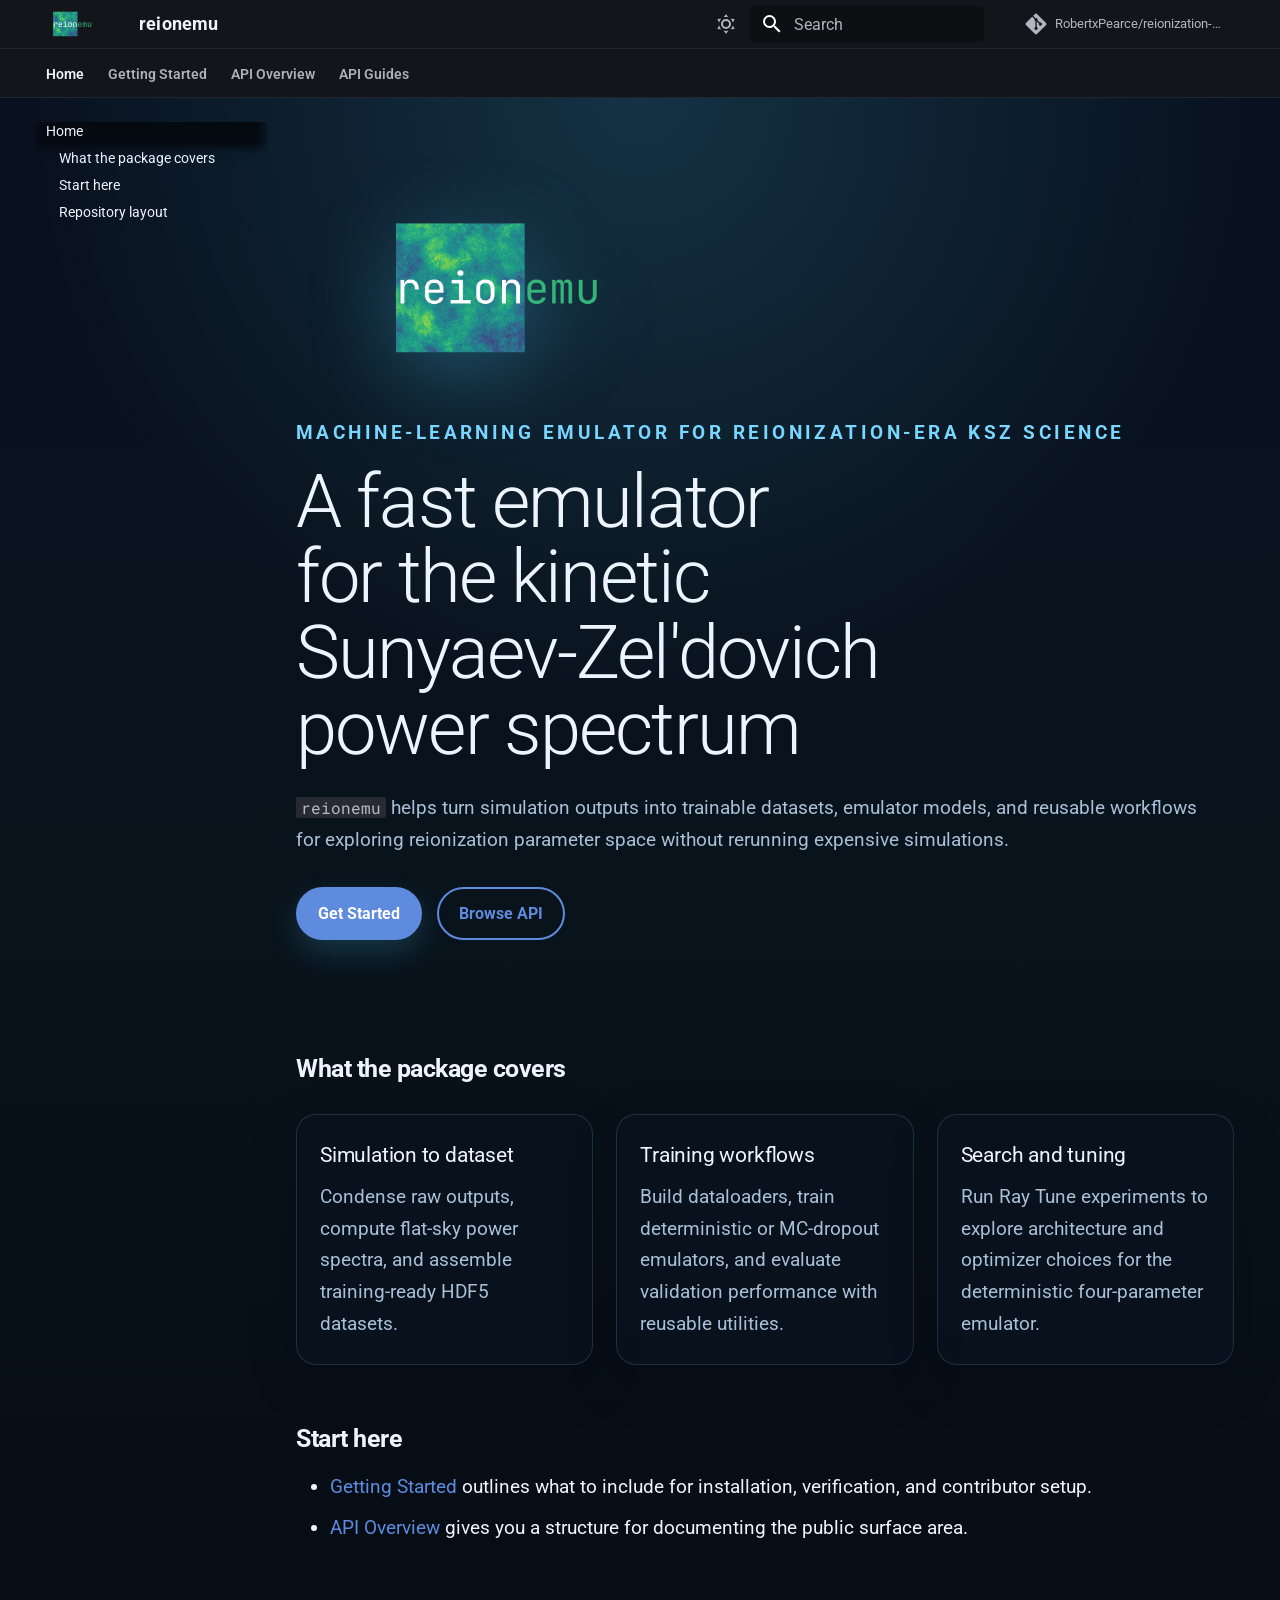
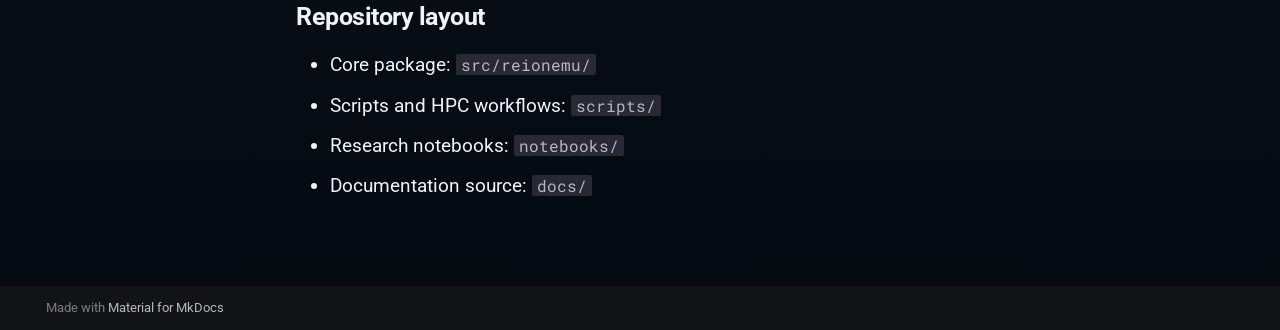
==== index.html @ 4e7d53a0 "Deployed 5e20542 with MkDocs version: 1.6.1" ====
<!doctype html>
<html lang="en" class="no-js">
  <head>
    
      <meta charset="utf-8">
      <meta name="viewport" content="width=device-width,initial-scale=1">
      
        <meta name="description" content="Documentation for the reionemu package.">
      
      
      
        <link rel="canonical" href="https://robertxpearce.github.io/reionization-emulator/">
      
      
      
        <link rel="next" href="getting-started/">
      
      
        
      
      
      <link rel="icon" href="assets/reionemu-logo.png">
      <meta name="generator" content="mkdocs-1.6.1, mkdocs-material-9.7.6">
    
    
      
        <title>reionemu</title>
      
    
    
      <link rel="stylesheet" href="assets/stylesheets/main.484c7ddc.min.css">
      
        
        <link rel="stylesheet" href="assets/stylesheets/palette.ab4e12ef.min.css">
      
      


    
    
      
    
    
      
        
        
        <link rel="preconnect" href="https://fonts.gstatic.com" crossorigin>
        <link rel="stylesheet" href="https://fonts.googleapis.com/css?family=Roboto:300,300i,400,400i,700,700i%7CRoboto+Mono:400,400i,700,700i&display=fallback">
        <style>:root{--md-text-font:"Roboto";--md-code-font:"Roboto Mono"}</style>
      
    
    
      <link rel="stylesheet" href="stylesheets/extra.css">
    
    <script>__md_scope=new URL(".",location),__md_hash=e=>[...e].reduce(((e,_)=>(e<<5)-e+_.charCodeAt(0)),0),__md_get=(e,_=localStorage,t=__md_scope)=>JSON.parse(_.getItem(t.pathname+"."+e)),__md_set=(e,_,t=localStorage,a=__md_scope)=>{try{t.setItem(a.pathname+"."+e,JSON.stringify(_))}catch(e){}}</script>
    
      

    
    
  </head>
  
  
    
    
      
    
    
    
    
    <body dir="ltr" data-md-color-scheme="slate" data-md-color-primary="black" data-md-color-accent="cyan">
  
    
    <input class="md-toggle" data-md-toggle="drawer" type="checkbox" id="__drawer" autocomplete="off">
    <input class="md-toggle" data-md-toggle="search" type="checkbox" id="__search" autocomplete="off">
    <label class="md-overlay" for="__drawer"></label>
    <div data-md-component="skip">
      
        
        <a href="#what-the-package-covers" class="md-skip">
          Skip to content
        </a>
      
    </div>
    <div data-md-component="announce">
      
    </div>
    
    
      

<header class="md-header" data-md-component="header">
  <nav class="md-header__inner md-grid" aria-label="Header">
    <a href="." title="reionemu" class="md-header__button md-logo" aria-label="reionemu" data-md-component="logo">
      
  <img src="assets/reionemu-logo.png" alt="logo">

    </a>
    <label class="md-header__button md-icon" for="__drawer">
      
      <svg xmlns="http://www.w3.org/2000/svg" viewBox="0 0 24 24"><path d="M3 6h18v2H3zm0 5h18v2H3zm0 5h18v2H3z"/></svg>
    </label>
    <div class="md-header__title" data-md-component="header-title">
      <div class="md-header__ellipsis">
        <div class="md-header__topic">
          <span class="md-ellipsis">
            reionemu
          </span>
        </div>
        <div class="md-header__topic" data-md-component="header-topic">
          <span class="md-ellipsis">
            
              Home
            
          </span>
        </div>
      </div>
    </div>
    
      
        <form class="md-header__option" data-md-component="palette">
  
    
    
    
    <input class="md-option" data-md-color-media="" data-md-color-scheme="slate" data-md-color-primary="black" data-md-color-accent="cyan"  aria-label="Switch to light mode"  type="radio" name="__palette" id="__palette_0">
    
      <label class="md-header__button md-icon" title="Switch to light mode" for="__palette_1" hidden>
        <svg xmlns="http://www.w3.org/2000/svg" viewBox="0 0 24 24"><path d="M12 7a5 5 0 0 1 5 5 5 5 0 0 1-5 5 5 5 0 0 1-5-5 5 5 0 0 1 5-5m0 2a3 3 0 0 0-3 3 3 3 0 0 0 3 3 3 3 0 0 0 3-3 3 3 0 0 0-3-3m0-7 2.39 3.42C13.65 5.15 12.84 5 12 5s-1.65.15-2.39.42zM3.34 7l4.16-.35A7.2 7.2 0 0 0 5.94 8.5c-.44.74-.69 1.5-.83 2.29zm.02 10 1.76-3.77a7.131 7.131 0 0 0 2.38 4.14zM20.65 7l-1.77 3.79a7.02 7.02 0 0 0-2.38-4.15zm-.01 10-4.14.36c.59-.51 1.12-1.14 1.54-1.86.42-.73.69-1.5.83-2.29zM12 22l-2.41-3.44c.74.27 1.55.44 2.41.44.82 0 1.63-.17 2.37-.44z"/></svg>
      </label>
    
  
    
    
    
    <input class="md-option" data-md-color-media="" data-md-color-scheme="default" data-md-color-primary="blue-grey" data-md-color-accent="cyan"  aria-label="Switch to dark mode"  type="radio" name="__palette" id="__palette_1">
    
      <label class="md-header__button md-icon" title="Switch to dark mode" for="__palette_0" hidden>
        <svg xmlns="http://www.w3.org/2000/svg" viewBox="0 0 24 24"><path d="m17.75 4.09-2.53 1.94.91 3.06-2.63-1.81-2.63 1.81.91-3.06-2.53-1.94L12.44 4l1.06-3 1.06 3zm3.5 6.91-1.64 1.25.59 1.98-1.7-1.17-1.7 1.17.59-1.98L15.75 11l2.06-.05L18.5 9l.69 1.95zm-2.28 4.95c.83-.08 1.72 1.1 1.19 1.85-.32.45-.66.87-1.08 1.27C15.17 23 8.84 23 4.94 19.07c-3.91-3.9-3.91-10.24 0-14.14.4-.4.82-.76 1.27-1.08.75-.53 1.93.36 1.85 1.19-.27 2.86.69 5.83 2.89 8.02a9.96 9.96 0 0 0 8.02 2.89m-1.64 2.02a12.08 12.08 0 0 1-7.8-3.47c-2.17-2.19-3.33-5-3.49-7.82-2.81 3.14-2.7 7.96.31 10.98 3.02 3.01 7.84 3.12 10.98.31"/></svg>
      </label>
    
  
</form>
      
    
    
      <script>var palette=__md_get("__palette");if(palette&&palette.color){if("(prefers-color-scheme)"===palette.color.media){var media=matchMedia("(prefers-color-scheme: light)"),input=document.querySelector(media.matches?"[data-md-color-media='(prefers-color-scheme: light)']":"[data-md-color-media='(prefers-color-scheme: dark)']");palette.color.media=input.getAttribute("data-md-color-media"),palette.color.scheme=input.getAttribute("data-md-color-scheme"),palette.color.primary=input.getAttribute("data-md-color-primary"),palette.color.accent=input.getAttribute("data-md-color-accent")}for(var[key,value]of Object.entries(palette.color))document.body.setAttribute("data-md-color-"+key,value)}</script>
    
    
    
      
      
        <label class="md-header__button md-icon" for="__search">
          
          <svg xmlns="http://www.w3.org/2000/svg" viewBox="0 0 24 24"><path d="M9.5 3A6.5 6.5 0 0 1 16 9.5c0 1.61-.59 3.09-1.56 4.23l.27.27h.79l5 5-1.5 1.5-5-5v-.79l-.27-.27A6.52 6.52 0 0 1 9.5 16 6.5 6.5 0 0 1 3 9.5 6.5 6.5 0 0 1 9.5 3m0 2C7 5 5 7 5 9.5S7 14 9.5 14 14 12 14 9.5 12 5 9.5 5"/></svg>
        </label>
        <div class="md-search" data-md-component="search" role="dialog">
  <label class="md-search__overlay" for="__search"></label>
  <div class="md-search__inner" role="search">
    <form class="md-search__form" name="search">
      <input type="text" class="md-search__input" name="query" aria-label="Search" placeholder="Search" autocapitalize="off" autocorrect="off" autocomplete="off" spellcheck="false" data-md-component="search-query" required>
      <label class="md-search__icon md-icon" for="__search">
        
        <svg xmlns="http://www.w3.org/2000/svg" viewBox="0 0 24 24"><path d="M9.5 3A6.5 6.5 0 0 1 16 9.5c0 1.61-.59 3.09-1.56 4.23l.27.27h.79l5 5-1.5 1.5-5-5v-.79l-.27-.27A6.52 6.52 0 0 1 9.5 16 6.5 6.5 0 0 1 3 9.5 6.5 6.5 0 0 1 9.5 3m0 2C7 5 5 7 5 9.5S7 14 9.5 14 14 12 14 9.5 12 5 9.5 5"/></svg>
        
        <svg xmlns="http://www.w3.org/2000/svg" viewBox="0 0 24 24"><path d="M20 11v2H8l5.5 5.5-1.42 1.42L4.16 12l7.92-7.92L13.5 5.5 8 11z"/></svg>
      </label>
      <nav class="md-search__options" aria-label="Search">
        
        <button type="reset" class="md-search__icon md-icon" title="Clear" aria-label="Clear" tabindex="-1">
          
          <svg xmlns="http://www.w3.org/2000/svg" viewBox="0 0 24 24"><path d="M19 6.41 17.59 5 12 10.59 6.41 5 5 6.41 10.59 12 5 17.59 6.41 19 12 13.41 17.59 19 19 17.59 13.41 12z"/></svg>
        </button>
      </nav>
      
    </form>
    <div class="md-search__output">
      <div class="md-search__scrollwrap" tabindex="0" data-md-scrollfix>
        <div class="md-search-result" data-md-component="search-result">
          <div class="md-search-result__meta">
            Initializing search
          </div>
          <ol class="md-search-result__list" role="presentation"></ol>
        </div>
      </div>
    </div>
  </div>
</div>
      
    
    
      <div class="md-header__source">
        <a href="https://github.com/RobertxPearce/reionization-emulator" title="Go to repository" class="md-source" data-md-component="source">
  <div class="md-source__icon md-icon">
    
    <svg xmlns="http://www.w3.org/2000/svg" viewBox="0 0 448 512"><!--! Font Awesome Free 7.1.0 by @fontawesome - https://fontawesome.com License - https://fontawesome.com/license/free (Icons: CC BY 4.0, Fonts: SIL OFL 1.1, Code: MIT License) Copyright 2025 Fonticons, Inc.--><path d="M439.6 236.1 244 40.5c-5.4-5.5-12.8-8.5-20.4-8.5s-15 3-20.4 8.4L162.5 81l51.5 51.5c27.1-9.1 52.7 16.8 43.4 43.7l49.7 49.7c34.2-11.8 61.2 31 35.5 56.7-26.5 26.5-70.2-2.9-56-37.3L240.3 199v121.9c25.3 12.5 22.3 41.8 9.1 55-6.4 6.4-15.2 10.1-24.3 10.1s-17.8-3.6-24.3-10.1c-17.6-17.6-11.1-46.9 11.2-56v-123c-20.8-8.5-24.6-30.7-18.6-45L142.6 101 8.5 235.1C3 240.6 0 247.9 0 255.5s3 15 8.5 20.4l195.6 195.7c5.4 5.4 12.7 8.4 20.4 8.4s15-3 20.4-8.4l194.7-194.7c5.4-5.4 8.4-12.8 8.4-20.4s-3-15-8.4-20.4"/></svg>
  </div>
  <div class="md-source__repository">
    RobertxPearce/reionization-emulator
  </div>
</a>
      </div>
    
  </nav>
  
</header>
    
    <div class="md-container" data-md-component="container">
      
      
        
          
            
<nav class="md-tabs" aria-label="Tabs" data-md-component="tabs">
  <div class="md-grid">
    <ul class="md-tabs__list">
      
        
  
  
  
    
  
  
    <li class="md-tabs__item md-tabs__item--active">
      <a href="." class="md-tabs__link">
        
  
  
    
  
  Home

      </a>
    </li>
  

      
        
  
  
  
  
    <li class="md-tabs__item">
      <a href="getting-started/" class="md-tabs__link">
        
  
  
    
  
  Getting Started

      </a>
    </li>
  

      
        
  
  
  
  
    <li class="md-tabs__item">
      <a href="api-overview/" class="md-tabs__link">
        
  
  
    
  
  API Overview

      </a>
    </li>
  

      
        
  
  
  
  
    
    
      <li class="md-tabs__item">
        <a href="api/simulation-io/" class="md-tabs__link">
          
  
  
  API Guides

        </a>
      </li>
    
  

      
    </ul>
  </div>
</nav>
          
        
      
      <main class="md-main" data-md-component="main">
        <div class="md-main__inner md-grid">
          
            
              
                
              
              <div class="md-sidebar md-sidebar--primary" data-md-component="sidebar" data-md-type="navigation" >
                <div class="md-sidebar__scrollwrap">
                  <div class="md-sidebar__inner">
                    


  


  

<nav class="md-nav md-nav--primary md-nav--lifted md-nav--integrated" aria-label="Navigation" data-md-level="0">
  <label class="md-nav__title" for="__drawer">
    <a href="." title="reionemu" class="md-nav__button md-logo" aria-label="reionemu" data-md-component="logo">
      
  <img src="assets/reionemu-logo.png" alt="logo">

    </a>
    reionemu
  </label>
  
    <div class="md-nav__source">
      <a href="https://github.com/RobertxPearce/reionization-emulator" title="Go to repository" class="md-source" data-md-component="source">
  <div class="md-source__icon md-icon">
    
    <svg xmlns="http://www.w3.org/2000/svg" viewBox="0 0 448 512"><!--! Font Awesome Free 7.1.0 by @fontawesome - https://fontawesome.com License - https://fontawesome.com/license/free (Icons: CC BY 4.0, Fonts: SIL OFL 1.1, Code: MIT License) Copyright 2025 Fonticons, Inc.--><path d="M439.6 236.1 244 40.5c-5.4-5.5-12.8-8.5-20.4-8.5s-15 3-20.4 8.4L162.5 81l51.5 51.5c27.1-9.1 52.7 16.8 43.4 43.7l49.7 49.7c34.2-11.8 61.2 31 35.5 56.7-26.5 26.5-70.2-2.9-56-37.3L240.3 199v121.9c25.3 12.5 22.3 41.8 9.1 55-6.4 6.4-15.2 10.1-24.3 10.1s-17.8-3.6-24.3-10.1c-17.6-17.6-11.1-46.9 11.2-56v-123c-20.8-8.5-24.6-30.7-18.6-45L142.6 101 8.5 235.1C3 240.6 0 247.9 0 255.5s3 15 8.5 20.4l195.6 195.7c5.4 5.4 12.7 8.4 20.4 8.4s15-3 20.4-8.4l194.7-194.7c5.4-5.4 8.4-12.8 8.4-20.4s-3-15-8.4-20.4"/></svg>
  </div>
  <div class="md-source__repository">
    RobertxPearce/reionization-emulator
  </div>
</a>
    </div>
  
  <ul class="md-nav__list" data-md-scrollfix>
    
      
      
  
  
    
  
  
  
    <li class="md-nav__item md-nav__item--active">
      
      <input class="md-nav__toggle md-toggle" type="checkbox" id="__toc">
      
      
      
        <label class="md-nav__link md-nav__link--active" for="__toc">
          
  
  
  <span class="md-ellipsis">
    
  
    Home
  

    
  </span>
  
  

          <span class="md-nav__icon md-icon"></span>
        </label>
      
      <a href="." class="md-nav__link md-nav__link--active">
        
  
  
  <span class="md-ellipsis">
    
  
    Home
  

    
  </span>
  
  

      </a>
      
        

<nav class="md-nav md-nav--secondary" aria-label="Table of contents">
  
  
  
  
    <label class="md-nav__title" for="__toc">
      <span class="md-nav__icon md-icon"></span>
      Table of contents
    </label>
    <ul class="md-nav__list" data-md-component="toc" data-md-scrollfix>
      
        <li class="md-nav__item">
  <a href="#what-the-package-covers" class="md-nav__link">
    <span class="md-ellipsis">
      
        What the package covers
      
    </span>
  </a>
  
</li>
      
        <li class="md-nav__item">
  <a href="#start-here" class="md-nav__link">
    <span class="md-ellipsis">
      
        Start here
      
    </span>
  </a>
  
</li>
      
        <li class="md-nav__item">
  <a href="#repository-layout" class="md-nav__link">
    <span class="md-ellipsis">
      
        Repository layout
      
    </span>
  </a>
  
</li>
      
    </ul>
  
</nav>
      
    </li>
  

    
      
      
  
  
  
  
    <li class="md-nav__item">
      <a href="getting-started/" class="md-nav__link">
        
  
  
  <span class="md-ellipsis">
    
  
    Getting Started
  

    
  </span>
  
  

      </a>
    </li>
  

    
      
      
  
  
  
  
    <li class="md-nav__item">
      <a href="api-overview/" class="md-nav__link">
        
  
  
  <span class="md-ellipsis">
    
  
    API Overview
  

    
  </span>
  
  

      </a>
    </li>
  

    
      
      
  
  
  
  
    
    
    
    
      
      
        
      
    
    
    <li class="md-nav__item md-nav__item--nested">
      
        
        
        <input class="md-nav__toggle md-toggle " type="checkbox" id="__nav_4" >
        
          
          <label class="md-nav__link" for="__nav_4" id="__nav_4_label" tabindex="0">
            
  
  
  <span class="md-ellipsis">
    
  
    API Guides
  

    
  </span>
  
  

            <span class="md-nav__icon md-icon"></span>
          </label>
        
        <nav class="md-nav" data-md-level="1" aria-labelledby="__nav_4_label" aria-expanded="false">
          <label class="md-nav__title" for="__nav_4">
            <span class="md-nav__icon md-icon"></span>
            
  
    API Guides
  

          </label>
          <ul class="md-nav__list" data-md-scrollfix>
            
              
                
  
  
  
  
    <li class="md-nav__item">
      <a href="api/simulation-io/" class="md-nav__link">
        
  
  
  <span class="md-ellipsis">
    
  
    Simulation I/O
  

    
  </span>
  
  

      </a>
    </li>
  

              
            
              
                
  
  
  
  
    <li class="md-nav__item">
      <a href="api/data-loading/" class="md-nav__link">
        
  
  
  <span class="md-ellipsis">
    
  
    Data Loading
  

    
  </span>
  
  

      </a>
    </li>
  

              
            
              
                
  
  
  
  
    <li class="md-nav__item">
      <a href="api/models/" class="md-nav__link">
        
  
  
  <span class="md-ellipsis">
    
  
    Models
  

    
  </span>
  
  

      </a>
    </li>
  

              
            
              
                
  
  
  
  
    <li class="md-nav__item">
      <a href="api/training/" class="md-nav__link">
        
  
  
  <span class="md-ellipsis">
    
  
    Training
  

    
  </span>
  
  

      </a>
    </li>
  

              
            
              
                
  
  
  
  
    <li class="md-nav__item">
      <a href="api/hyperparameter-tuning/" class="md-nav__link">
        
  
  
  <span class="md-ellipsis">
    
  
    Hyperparameter Tuning
  

    
  </span>
  
  

      </a>
    </li>
  

              
            
          </ul>
        </nav>
      
    </li>
  

    
  </ul>
</nav>
                  </div>
                </div>
              </div>
            
            
          
          
            <div class="md-content" data-md-component="content">
              
              <article class="md-content__inner md-typeset">
                
                  
  



  
  


<div class="hero">
  <img src="assets/reionemu-logo.png" alt="reionemu logo" class="hero-logo">
  <p class="hero-kicker">Machine-learning emulator for reionization-era kSZ science</p>
  <h1>A fast emulator for the kinetic Sunyaev-Zel'dovich power spectrum</h1>
  <p class="hero-copy">
    <code>reionemu</code> helps turn simulation outputs into trainable datasets, emulator models,
    and reusable workflows for exploring reionization parameter space without rerunning expensive simulations.
  </p>
  <div class="hero-actions">
    <a class="md-button md-button--primary" href="getting-started/">Get Started</a>
    <a class="md-button" href="api-overview/">Browse API</a>
  </div>
</div>

<h2 id="what-the-package-covers">What the package covers<a class="headerlink" href="#what-the-package-covers" title="Permanent link">&para;</a></h2>
<div class="feature-grid">
  <div class="feature-card">
    <h3>Simulation to dataset</h3>
    <p>Condense raw outputs, compute flat-sky power spectra, and assemble training-ready HDF5 datasets.</p>
  </div>
  <div class="feature-card">
    <h3>Training workflows</h3>
    <p>Build dataloaders, train deterministic or MC-dropout emulators, and evaluate validation performance with reusable utilities.</p>
  </div>
  <div class="feature-card">
    <h3>Search and tuning</h3>
    <p>Run Ray Tune experiments to explore architecture and optimizer choices for the deterministic four-parameter emulator.</p>
  </div>
</div>

<h2 id="start-here">Start here<a class="headerlink" href="#start-here" title="Permanent link">&para;</a></h2>
<ul>
<li><a href="getting-started/">Getting Started</a> outlines what to include for installation, verification, and contributor setup.</li>
<li><a href="api-overview/">API Overview</a> gives you a structure for documenting the public surface area.</li>
</ul>
<h2 id="repository-layout">Repository layout<a class="headerlink" href="#repository-layout" title="Permanent link">&para;</a></h2>
<ul>
<li>Core package: <code>src/reionemu/</code></li>
<li>Scripts and HPC workflows: <code>scripts/</code></li>
<li>Research notebooks: <code>notebooks/</code></li>
<li>Documentation source: <code>docs/</code></li>
</ul>







  
  




  



                
              </article>
            </div>
          
          
<script>var target=document.getElementById(location.hash.slice(1));target&&target.name&&(target.checked=target.name.startsWith("__tabbed_"))</script>
        </div>
        
          <button type="button" class="md-top md-icon" data-md-component="top" hidden>
  
  <svg xmlns="http://www.w3.org/2000/svg" viewBox="0 0 24 24"><path d="M13 20h-2V8l-5.5 5.5-1.42-1.42L12 4.16l7.92 7.92-1.42 1.42L13 8z"/></svg>
  Back to top
</button>
        
      </main>
      
        <footer class="md-footer">
  
  <div class="md-footer-meta md-typeset">
    <div class="md-footer-meta__inner md-grid">
      <div class="md-copyright">
  
  
    Made with
    <a href="https://squidfunk.github.io/mkdocs-material/" target="_blank" rel="noopener">
      Material for MkDocs
    </a>
  
</div>
      
    </div>
  </div>
</footer>
      
    </div>
    <div class="md-dialog" data-md-component="dialog">
      <div class="md-dialog__inner md-typeset"></div>
    </div>
    
    
    
      
      
      <script id="__config" type="application/json">{"annotate": null, "base": ".", "features": ["navigation.tabs", "navigation.sections", "navigation.top", "toc.integrate", "content.code.copy"], "search": "assets/javascripts/workers/search.2c215733.min.js", "tags": null, "translations": {"clipboard.copied": "Copied to clipboard", "clipboard.copy": "Copy to clipboard", "search.result.more.one": "1 more on this page", "search.result.more.other": "# more on this page", "search.result.none": "No matching documents", "search.result.one": "1 matching document", "search.result.other": "# matching documents", "search.result.placeholder": "Type to start searching", "search.result.term.missing": "Missing", "select.version": "Select version"}, "version": null}</script>
    
    
      <script src="assets/javascripts/bundle.79ae519e.min.js"></script>
      
    
  </body>
</html>
---- assets/stylesheets/main.484c7ddc.min.css ----
@charset "UTF-8";html{-webkit-text-size-adjust:none;-moz-text-size-adjust:none;text-size-adjust:none;box-sizing:border-box}*,:after,:before{box-sizing:inherit}@media (prefers-reduced-motion){*,:after,:before{transition:none!important}}body{margin:0}a,button,input,label{-webkit-tap-highlight-color:transparent}a{color:inherit;text-decoration:none}hr{border:0;box-sizing:initial;display:block;height:.05rem;overflow:visible;padding:0}small{font-size:80%}sub,sup{line-height:1em}img{border-style:none}table{border-collapse:initial;border-spacing:0}td,th{font-weight:400;vertical-align:top}button{background:#0000;border:0;font-family:inherit;font-size:inherit;margin:0;padding:0}input{border:0;outline:none}:root{--md-primary-fg-color:#4051b5;--md-primary-fg-color--light:#5d6cc0;--md-primary-fg-color--dark:#303fa1;--md-primary-bg-color:#fff;--md-primary-bg-color--light:#ffffffb3;--md-accent-fg-color:#526cfe;--md-accent-fg-color--transparent:#526cfe1a;--md-accent-bg-color:#fff;--md-accent-bg-color--light:#ffffffb3}[data-md-color-scheme=default]{color-scheme:light}[data-md-color-scheme=default] img[src$="#gh-dark-mode-only"],[data-md-color-scheme=default] img[src$="#only-dark"]{display:none}:root,[data-md-color-scheme=default]{--md-hue:225deg;--md-default-fg-color:#000000de;--md-default-fg-color--light:#0000008a;--md-default-fg-color--lighter:#00000052;--md-default-fg-color--lightest:#00000012;--md-default-bg-color:#fff;--md-default-bg-color--light:#ffffffb3;--md-default-bg-color--lighter:#ffffff4d;--md-default-bg-color--lightest:#ffffff1f;--md-code-fg-color:#36464e;--md-code-bg-color:#f5f5f5;--md-code-bg-color--light:#f5f5f5b3;--md-code-bg-color--lighter:#f5f5f54d;--md-code-hl-color:#4287ff;--md-code-hl-color--light:#4287ff1a;--md-code-hl-number-color:#d52a2a;--md-code-hl-special-color:#db1457;--md-code-hl-function-color:#a846b9;--md-code-hl-constant-color:#6e59d9;--md-code-hl-keyword-color:#3f6ec6;--md-code-hl-string-color:#1c7d4d;--md-code-hl-name-color:var(--md-code-fg-color);--md-code-hl-operator-color:var(--md-default-fg-color--light);--md-code-hl-punctuation-color:var(--md-default-fg-color--light);--md-code-hl-comment-color:var(--md-default-fg-color--light);--md-code-hl-generic-color:var(--md-default-fg-color--light);--md-code-hl-variable-color:var(--md-default-fg-color--light);--md-typeset-color:var(--md-default-fg-color);--md-typeset-a-color:var(--md-primary-fg-color);--md-typeset-del-color:#f5503d26;--md-typeset-ins-color:#0bd57026;--md-typeset-kbd-color:#fafafa;--md-typeset-kbd-accent-color:#fff;--md-typeset-kbd-border-color:#b8b8b8;--md-typeset-mark-color:#ffff0080;--md-typeset-table-color:#0000001f;--md-typeset-table-color--light:rgba(0,0,0,.035);--md-admonition-fg-color:var(--md-default-fg-color);--md-admonition-bg-color:var(--md-default-bg-color);--md-warning-fg-color:#000000de;--md-warning-bg-color:#ff9;--md-footer-fg-color:#fff;--md-footer-fg-color--light:#ffffffb3;--md-footer-fg-color--lighter:#ffffff73;--md-footer-bg-color:#000000de;--md-footer-bg-color--dark:#00000052;--md-shadow-z1:0 0.2rem 0.5rem #0000000d,0 0 0.05rem #0000001a;--md-shadow-z2:0 0.2rem 0.5rem #0000001a,0 0 0.05rem #00000040;--md-shadow-z3:0 0.2rem 0.5rem #0003,0 0 0.05rem #00000059}.md-icon svg{fill:currentcolor;display:block;height:1.2rem;width:1.2rem}body{-webkit-font-smoothing:antialiased;-moz-osx-font-smoothing:grayscale;--md-text-font-family:var(--md-text-font,_),-apple-system,BlinkMacSystemFont,Helvetica,Arial,sans-serif;--md-code-font-family:var(--md-code-font,_),SFMono-Regular,Consolas,Menlo,monospace}aside,body,input{font-feature-settings:"kern","liga";color:var(--md-typeset-color);font-family:var(--md-text-font-family)}code,kbd,pre{font-feature-settings:"kern";font-family:var(--md-code-font-family)}:root{--md-typeset-table-sort-icon:url('data:image/svg+xml;charset=utf-8,<svg xmlns="http://www.w3.org/2000/svg" viewBox="0 0 24 24"><path d="m18 21-4-4h3V7h-3l4-4 4 4h-3v10h3M2 19v-2h10v2M2 13v-2h7v2M2 7V5h4v2z"/></svg>');--md-typeset-table-sort-icon--asc:url('data:image/svg+xml;charset=utf-8,<svg xmlns="http://www.w3.org/2000/svg" viewBox="0 0 24 24"><path d="M19 17h3l-4 4-4-4h3V3h2M2 17h10v2H2M6 5v2H2V5m0 6h7v2H2z"/></svg>');--md-typeset-table-sort-icon--desc:url('data:image/svg+xml;charset=utf-8,<svg xmlns="http://www.w3.org/2000/svg" viewBox="0 0 24 24"><path d="M19 7h3l-4-4-4 4h3v14h2M2 17h10v2H2M6 5v2H2V5m0 6h7v2H2z"/></svg>')}.md-typeset{-webkit-print-color-adjust:exact;color-adjust:exact;font-size:.8rem;line-height:1.6;overflow-wrap:break-word}@media print{.md-typeset{font-size:.68rem}}.md-typeset blockquote,.md-typeset dl,.md-typeset figure,.md-typeset ol,.md-typeset pre,.md-typeset ul{margin-bottom:1em;margin-top:1em}.md-typeset h1{color:var(--md-default-fg-color--light);font-size:2em;line-height:1.3;margin:0 0 1.25em}.md-typeset h1,.md-typeset h2{font-weight:300;letter-spacing:-.01em}.md-typeset h2{font-size:1.5625em;line-height:1.4;margin:1.6em 0 .64em}.md-typeset h3{font-size:1.25em;font-weight:400;letter-spacing:-.01em;line-height:1.5;margin:1.6em 0 .8em}.md-typeset h2+h3{margin-top:.8em}.md-typeset h4{font-weight:700;letter-spacing:-.01em;margin:1em 0}.md-typeset h5,.md-typeset h6{color:var(--md-default-fg-color--light);font-size:.8em;font-weight:700;letter-spacing:-.01em;margin:1.25em 0}.md-typeset h5{text-transform:uppercase}.md-typeset h5 code{text-transform:none}.md-typeset hr{border-bottom:.05rem solid var(--md-default-fg-color--lightest);display:flow-root;margin:1.5em 0}.md-typeset a{color:var(--md-typeset-a-color);word-break:break-word}.md-typeset a,.md-typeset a:before{transition:color 125ms}.md-typeset a:focus,.md-typeset a:hover{color:var(--md-accent-fg-color)}.md-typeset a:focus code,.md-typeset a:hover code{background-color:var(--md-accent-fg-color--transparent);color:var(--md-accent-fg-color)}.md-typeset a code{color:var(--md-typeset-a-color)}.md-typeset a.focus-visible{outline-color:var(--md-accent-fg-color);outline-offset:.2rem}.md-typeset code,.md-typeset kbd,.md-typeset pre{color:var(--md-code-fg-color);direction:ltr;font-variant-ligatures:none;transition:background-color 125ms}@media print{.md-typeset code,.md-typeset kbd,.md-typeset pre{white-space:pre-wrap}}.md-typeset code{background-color:var(--md-code-bg-color);border-radius:.1rem;-webkit-box-decoration-break:clone;box-decoration-break:clone;font-size:.85em;padding:0 .2941176471em;transition:color 125ms,background-color 125ms;word-break:break-word}.md-typeset code:not(.focus-visible){-webkit-tap-highlight-color:transparent;outline:none}.md-typeset pre{display:flow-root;line-height:1.4;position:relative}.md-typeset pre>code{-webkit-box-decoration-break:slice;box-decoration-break:slice;box-shadow:none;display:block;margin:0;outline-color:var(--md-accent-fg-color);overflow:auto;padding:.7720588235em 1.1764705882em;scrollbar-color:var(--md-default-fg-color--lighter) #0000;scrollbar-width:thin;touch-action:auto;word-break:normal}.md-typeset pre>code:hover{scrollbar-color:var(--md-accent-fg-color) #0000}.md-typeset pre>code::-webkit-scrollbar{height:.2rem;width:.2rem}.md-typeset pre>code::-webkit-scrollbar-thumb{background-color:var(--md-default-fg-color--lighter)}.md-typeset pre>code::-webkit-scrollbar-thumb:hover{background-color:var(--md-accent-fg-color)}.md-typeset kbd{background-color:var(--md-typeset-kbd-color);border-radius:.1rem;box-shadow:0 .1rem 0 .05rem var(--md-typeset-kbd-border-color),0 .1rem 0 var(--md-typeset-kbd-border-color),0 -.1rem .2rem var(--md-typeset-kbd-accent-color) inset;color:var(--md-default-fg-color);display:inline-block;font-size:.75em;padding:0 .6666666667em;vertical-align:text-top;word-break:break-word}.md-typeset mark{background-color:var(--md-typeset-mark-color);-webkit-box-decoration-break:clone;box-decoration-break:clone;color:inherit;word-break:break-word}.md-typeset abbr{cursor:help;text-decoration:none}.md-typeset [data-preview],.md-typeset abbr{border-bottom:.05rem dotted var(--md-default-fg-color--light)}.md-typeset small{opacity:.75}[dir=ltr] .md-typeset sub,[dir=ltr] .md-typeset sup{margin-left:.078125em}[dir=rtl] .md-typeset sub,[dir=rtl] .md-typeset sup{margin-right:.078125em}[dir=ltr] .md-typeset blockquote{padding-left:.6rem}[dir=rtl] .md-typeset blockquote{padding-right:.6rem}[dir=ltr] .md-typeset blockquote{border-left:.2rem solid var(--md-default-fg-color--lighter)}[dir=rtl] .md-typeset blockquote{border-right:.2rem solid var(--md-default-fg-color--lighter)}.md-typeset blockquote{color:var(--md-default-fg-color--light);margin-left:0;margin-right:0}.md-typeset ul{list-style-type:disc}.md-typeset ul[type]{list-style-type:revert-layer}[dir=ltr] .md-typeset ol,[dir=ltr] .md-typeset ul{margin-left:.625em}[dir=rtl] .md-typeset ol,[dir=rtl] .md-typeset ul{margin-right:.625em}.md-typeset ol,.md-typeset ul{padding:0}.md-typeset ol:not([hidden]),.md-typeset ul:not([hidden]){display:flow-root}.md-typeset ol ol,.md-typeset ul ol{list-style-type:lower-alpha}.md-typeset ol ol ol,.md-typeset ul ol ol{list-style-type:lower-roman}.md-typeset ol ol ol ol,.md-typeset ul ol ol ol{list-style-type:upper-alpha}.md-typeset ol ol ol ol ol,.md-typeset ul ol ol ol ol{list-style-type:upper-roman}.md-typeset ol[type],.md-typeset ul[type]{list-style-type:revert-layer}[dir=ltr] .md-typeset ol li,[dir=ltr] .md-typeset ul li{margin-left:1.25em}[dir=rtl] .md-typeset ol li,[dir=rtl] .md-typeset ul li{margin-right:1.25em}.md-typeset ol li,.md-typeset ul li{margin-bottom:.5em}.md-typeset ol li blockquote,.md-typeset ol li p,.md-typeset ul li blockquote,.md-typeset ul li p{margin:.5em 0}.md-typeset ol li:last-child,.md-typeset ul li:last-child{margin-bottom:0}[dir=ltr] .md-typeset ol li ol,[dir=ltr] .md-typeset ol li ul,[dir=ltr] .md-typeset ul li ol,[dir=ltr] .md-typeset ul li ul{margin-left:.625em}[dir=rtl] .md-typeset ol li ol,[dir=rtl] .md-typeset ol li ul,[dir=rtl] .md-typeset ul li ol,[dir=rtl] .md-typeset ul li ul{margin-right:.625em}.md-typeset ol li ol,.md-typeset ol li ul,.md-typeset ul li ol,.md-typeset ul li ul{margin-bottom:.5em;margin-top:.5em}[dir=ltr] .md-typeset dd{margin-left:1.875em}[dir=rtl] .md-typeset dd{margin-right:1.875em}.md-typeset dd{margin-bottom:1.5em;margin-top:1em}.md-typeset img,.md-typeset svg,.md-typeset video{height:auto;max-width:100%}.md-typeset img[align=left]{margin:1em 1em 1em 0}.md-typeset img[align=right]{margin:1em 0 1em 1em}.md-typeset img[align]:only-child{margin-top:0}.md-typeset figure{display:flow-root;margin:1em auto;max-width:100%;text-align:center;width:fit-content}.md-typeset figure img{display:block;margin:0 auto}.md-typeset figcaption{font-style:italic;margin:1em auto;max-width:24rem}.md-typeset iframe{max-width:100%}.md-typeset table:not([class]){background-color:var(--md-default-bg-color);border:.05rem solid var(--md-typeset-table-color);border-radius:.1rem;display:inline-block;font-size:.64rem;max-width:100%;overflow:auto;touch-action:auto}@media print{.md-typeset table:not([class]){display:table}}.md-typeset table:not([class])+*{margin-top:1.5em}.md-typeset table:not([class]) td>:first-child,.md-typeset table:not([class]) th>:first-child{margin-top:0}.md-typeset table:not([class]) td>:last-child,.md-typeset table:not([class]) th>:last-child{margin-bottom:0}.md-typeset table:not([class]) td:not([align]),.md-typeset table:not([class]) th:not([align]){text-align:left}[dir=rtl] .md-typeset table:not([class]) td:not([align]),[dir=rtl] .md-typeset table:not([class]) th:not([align]){text-align:right}.md-typeset table:not([class]) th{font-weight:700;min-width:5rem;padding:.9375em 1.25em;vertical-align:top}.md-typeset table:not([class]) td{border-top:.05rem solid var(--md-typeset-table-color);padding:.9375em 1.25em;vertical-align:top}.md-typeset table:not([class]) tbody tr{transition:background-color 125ms}.md-typeset table:not([class]) tbody tr:hover{background-color:var(--md-typeset-table-color--light);box-shadow:0 .05rem 0 var(--md-default-bg-color) inset}.md-typeset table:not([class]) a{word-break:normal}.md-typeset table th[role=columnheader]{cursor:pointer}[dir=ltr] .md-typeset table th[role=columnheader]:after{margin-left:.5em}[dir=rtl] .md-typeset table th[role=columnheader]:after{margin-right:.5em}.md-typeset table th[role=columnheader]:after{content:"";display:inline-block;height:1.2em;-webkit-mask-image:var(--md-typeset-table-sort-icon);mask-image:var(--md-typeset-table-sort-icon);-webkit-mask-repeat:no-repeat;mask-repeat:no-repeat;-webkit-mask-size:contain;mask-size:contain;transition:background-color 125ms;vertical-align:text-bottom;width:1.2em}.md-typeset table th[role=columnheader]:hover:after{background-color:var(--md-default-fg-color--lighter)}.md-typeset table th[role=columnheader][aria-sort=ascending]:after{background-color:var(--md-default-fg-color--light);-webkit-mask-image:var(--md-typeset-table-sort-icon--asc);mask-image:var(--md-typeset-table-sort-icon--asc)}.md-typeset table th[role=columnheader][aria-sort=descending]:after{background-color:var(--md-default-fg-color--light);-webkit-mask-image:var(--md-typeset-table-sort-icon--desc);mask-image:var(--md-typeset-table-sort-icon--desc)}.md-typeset__scrollwrap{margin:1em -.8rem;overflow-x:auto;touch-action:auto}.md-typeset__table{display:inline-block;margin-bottom:.5em;padding:0 .8rem}@media print{.md-typeset__table{display:block}}html .md-typeset__table table{display:table;margin:0;overflow:hidden;width:100%}@media screen and (max-width:44.984375em){.md-content__inner>pre{margin:1em -.8rem}.md-content__inner>pre code{border-radius:0}}.md-typeset .md-author{border-radius:100%;display:block;flex-shrink:0;height:1.6rem;overflow:hidden;position:relative;transition:color 125ms,transform 125ms;width:1.6rem}.md-typeset .md-author img{display:block}.md-typeset .md-author--more{background:var(--md-default-fg-color--lightest);color:var(--md-default-fg-color--lighter);font-size:.6rem;font-weight:700;line-height:1.6rem;text-align:center}.md-typeset .md-author--long{height:2.4rem;width:2.4rem}.md-typeset a.md-author{transform:scale(1)}.md-typeset a.md-author img{border-radius:100%;filter:grayscale(100%) opacity(75%);transition:filter 125ms}.md-typeset a.md-author:focus,.md-typeset a.md-author:hover{transform:scale(1.1);z-index:1}.md-typeset a.md-author:focus img,.md-typeset a.md-author:hover img{filter:grayscale(0)}.md-banner{background-color:var(--md-footer-bg-color);color:var(--md-footer-fg-color);overflow:auto}@media print{.md-banner{display:none}}.md-banner--warning{background-color:var(--md-warning-bg-color);color:var(--md-warning-fg-color)}.md-banner__inner{font-size:.7rem;margin:.6rem auto;padding:0 .8rem}[dir=ltr] .md-banner__button{float:right}[dir=rtl] .md-banner__button{float:left}.md-banner__button{color:inherit;cursor:pointer;transition:opacity .25s}.no-js .md-banner__button{display:none}.md-banner__button:hover{opacity:.7}html{font-size:125%;height:100%;overflow-x:hidden}@media screen and (min-width:100em){html{font-size:137.5%}}@media screen and (min-width:125em){html{font-size:150%}}body{background-color:var(--md-default-bg-color);display:flex;flex-direction:column;font-size:.5rem;min-height:100%;position:relative;width:100%}@media print{body{display:block}}@media screen and (max-width:59.984375em){body[data-md-scrolllock]{position:fixed}}.md-grid{margin-left:auto;margin-right:auto;max-width:61rem}.md-container{display:flex;flex-direction:column;flex-grow:1}@media print{.md-container{display:block}}.md-main{flex-grow:1}.md-main__inner{display:flex;height:100%;margin-top:1.5rem}.md-ellipsis{overflow:hidden;text-overflow:ellipsis}.md-toggle{display:none}.md-option{height:0;opacity:0;position:absolute;width:0}.md-option:checked+label:not([hidden]){display:block}.md-option.focus-visible+label{outline-color:var(--md-accent-fg-color);outline-style:auto}.md-skip{background-color:var(--md-default-fg-color);border-radius:.1rem;color:var(--md-default-bg-color);font-size:.64rem;margin:.5rem;opacity:0;outline-color:var(--md-accent-fg-color);padding:.3rem .5rem;position:fixed;transform:translateY(.4rem);z-index:-1}.md-skip:focus{opacity:1;transform:translateY(0);transition:transform .25s cubic-bezier(.4,0,.2,1),opacity 175ms 75ms;z-index:10}@page{margin:25mm}:root{--md-clipboard-icon:url('data:image/svg+xml;charset=utf-8,<svg xmlns="http://www.w3.org/2000/svg" viewBox="0 0 24 24"><path d="M19 21H8V7h11m0-2H8a2 2 0 0 0-2 2v14a2 2 0 0 0 2 2h11a2 2 0 0 0 2-2V7a2 2 0 0 0-2-2m-3-4H4a2 2 0 0 0-2 2v14h2V3h12z"/></svg>')}.md-clipboard{border-radius:.1rem;color:var(--md-default-fg-color--lightest);cursor:pointer;height:1.5em;outline-color:var(--md-accent-fg-color);outline-offset:.1rem;transition:color .25s;width:1.5em;z-index:1}@media print{.md-clipboard{display:none}}.md-clipboard:not(.focus-visible){-webkit-tap-highlight-color:transparent;outline:none}:hover>.md-clipboard{color:var(--md-default-fg-color--light)}.md-clipboard:focus,.md-clipboard:hover{color:var(--md-accent-fg-color)}.md-clipboard:after{background-color:currentcolor;content:"";display:block;height:1.125em;margin:0 auto;-webkit-mask-image:var(--md-clipboard-icon);mask-image:var(--md-clipboard-icon);-webkit-mask-position:center;mask-position:center;-webkit-mask-repeat:no-repeat;mask-repeat:no-repeat;-webkit-mask-size:contain;mask-size:contain;width:1.125em}.md-clipboard--inline{cursor:pointer}.md-clipboard--inline code{transition:color .25s,background-color .25s}.md-clipboard--inline:focus code,.md-clipboard--inline:hover code{background-color:var(--md-accent-fg-color--transparent);color:var(--md-accent-fg-color)}:root{--md-code-select-icon:url('data:image/svg+xml;charset=utf-8,<svg xmlns="http://www.w3.org/2000/svg" viewBox="0 0 24 24"><path d="M19 19h-4v2h4c1.1 0 2-.9 2-2v-4h-2m0-12h-4v2h4v4h2V5c0-1.1-.9-2-2-2M5 5h4V3H5c-1.1 0-2 .9-2 2v4h2m0 6H3v4c0 1.1.9 2 2 2h4v-2H5zm2-4h2v2H7zm4 0h2v2h-2zm4 0h2v2h-2zM7 7h2v2H7zm4 0h2v2h-2zm4 0h2v2h-2zm-8 8h2v2H7zm4 0h2v2h-2zm4 0h2v2h-2z"/></svg>');--md-code-copy-icon:url('data:image/svg+xml;charset=utf-8,<svg xmlns="http://www.w3.org/2000/svg" viewBox="0 0 24 24"><path d="M19 21H8V7h11m0-2H8a2 2 0 0 0-2 2v14a2 2 0 0 0 2 2h11a2 2 0 0 0 2-2V7a2 2 0 0 0-2-2m-3-4H4a2 2 0 0 0-2 2v14h2V3h12z"/></svg>')}.md-typeset .md-code__content{display:grid}.md-code__nav{background-color:var(--md-code-bg-color--lighter);border-radius:.1rem;display:flex;gap:.2rem;padding:.2rem;position:absolute;right:.25em;top:.25em;transition:background-color .25s;z-index:1}:hover>.md-code__nav{background-color:var(--md-code-bg-color--light)}.md-code__button{color:var(--md-default-fg-color--lightest);cursor:pointer;display:block;height:1.5em;outline-color:var(--md-accent-fg-color);outline-offset:.1rem;transition:color .25s;width:1.5em}:hover>*>.md-code__button{color:var(--md-default-fg-color--light)}.md-code__button.focus-visible,.md-code__button:hover{color:var(--md-accent-fg-color)}.md-code__button--active{color:var(--md-default-fg-color)!important}.md-code__button:after{background-color:currentcolor;content:"";display:block;height:1.125em;margin:0 auto;-webkit-mask-position:center;mask-position:center;-webkit-mask-repeat:no-repeat;mask-repeat:no-repeat;-webkit-mask-size:contain;mask-size:contain;width:1.125em}.md-code__button[data-md-type=select]:after{-webkit-mask-image:var(--md-code-select-icon);mask-image:var(--md-code-select-icon)}.md-code__button[data-md-type=copy]:after{-webkit-mask-image:var(--md-code-copy-icon);mask-image:var(--md-code-copy-icon)}@keyframes consent{0%{opacity:0;transform:translateY(100%)}to{opacity:1;transform:translateY(0)}}@keyframes overlay{0%{opacity:0}to{opacity:1}}.md-consent__overlay{animation:overlay .25s both;-webkit-backdrop-filter:blur(.1rem);backdrop-filter:blur(.1rem);background-color:#0000008a;height:100%;opacity:1;position:fixed;top:0;width:100%;z-index:5}.md-consent__inner{animation:consent .5s cubic-bezier(.1,.7,.1,1) both;background-color:var(--md-default-bg-color);border:0;border-radius:.1rem;bottom:0;box-shadow:0 0 .2rem #0000001a,0 .2rem .4rem #0003;max-height:100%;overflow:auto;padding:0;position:fixed;width:100%;z-index:5}.md-consent__form{padding:.8rem}.md-consent__settings{display:none;margin:1em 0}input:checked+.md-consent__settings{display:block}.md-consent__controls{margin-bottom:.8rem}.md-typeset .md-consent__controls .md-button{display:inline}@media screen and (max-width:44.984375em){.md-typeset .md-consent__controls .md-button{display:block;margin-top:.4rem;text-align:center;width:100%}}.md-consent label{cursor:pointer}.md-content{flex-grow:1;min-width:0}.md-content__inner{margin:0 .8rem 1.2rem;padding-top:.6rem}@media screen and (min-width:76.25em){[dir=ltr] .md-sidebar--primary:not([hidden])~.md-content>.md-content__inner{margin-left:1.2rem}[dir=ltr] .md-sidebar--secondary:not([hidden])~.md-content>.md-content__inner,[dir=rtl] .md-sidebar--primary:not([hidden])~.md-content>.md-content__inner{margin-right:1.2rem}[dir=rtl] .md-sidebar--secondary:not([hidden])~.md-content>.md-content__inner{margin-left:1.2rem}}.md-content__inner:before{content:"";display:block;height:.4rem}.md-content__inner>:last-child{margin-bottom:0}[dir=ltr] .md-content__button{float:right}[dir=rtl] .md-content__button{float:left}[dir=ltr] .md-content__button{margin-left:.4rem}[dir=rtl] .md-content__button{margin-right:.4rem}.md-content__button{margin:.4rem 0;padding:0}@media print{.md-content__button{display:none}}.md-typeset .md-content__button{color:var(--md-default-fg-color--lighter)}.md-content__button svg{display:inline;vertical-align:top}[dir=rtl] .md-content__button svg{transform:scaleX(-1)}[dir=ltr] .md-dialog{right:.8rem}[dir=rtl] .md-dialog{left:.8rem}.md-dialog{background-color:var(--md-default-fg-color);border-radius:.1rem;bottom:.8rem;box-shadow:var(--md-shadow-z3);min-width:11.1rem;opacity:0;padding:.4rem .6rem;pointer-events:none;position:fixed;transform:translateY(100%);transition:transform 0ms .4s,opacity .4s;z-index:4}@media print{.md-dialog{display:none}}.md-dialog--active{opacity:1;pointer-events:auto;transform:translateY(0);transition:transform .4s cubic-bezier(.075,.85,.175,1),opacity .4s}.md-dialog__inner{color:var(--md-default-bg-color);font-size:.7rem}.md-feedback{margin:2em 0 1em;text-align:center}.md-feedback fieldset{border:none;margin:0;padding:0}.md-feedback__title{font-weight:700;margin:1em auto}.md-feedback__inner{position:relative}.md-feedback__list{display:flex;flex-wrap:wrap;place-content:baseline center;position:relative}.md-feedback__list:hover .md-icon:not(:disabled){color:var(--md-default-fg-color--lighter)}:disabled .md-feedback__list{min-height:1.8rem}.md-feedback__icon{color:var(--md-default-fg-color--light);cursor:pointer;flex-shrink:0;margin:0 .1rem;transition:color 125ms}.md-feedback__icon:not(:disabled).md-icon:hover{color:var(--md-accent-fg-color)}.md-feedback__icon:disabled{color:var(--md-default-fg-color--lightest);pointer-events:none}.md-feedback__note{opacity:0;position:relative;transform:translateY(.4rem);transition:transform .4s cubic-bezier(.1,.7,.1,1),opacity .15s}.md-feedback__note>*{margin:0 auto;max-width:16rem}:disabled .md-feedback__note{opacity:1;transform:translateY(0)}@media print{.md-feedback{display:none}}.md-footer{background-color:var(--md-footer-bg-color);color:var(--md-footer-fg-color)}@media print{.md-footer{display:none}}.md-footer__inner{justify-content:space-between;overflow:auto;padding:.2rem}.md-footer__inner:not([hidden]){display:flex}.md-footer__link{align-items:end;display:flex;flex-grow:0.01;margin-bottom:.4rem;margin-top:1rem;max-width:100%;outline-color:var(--md-accent-fg-color);overflow:hidden;transition:opacity .25s}.md-footer__link:focus,.md-footer__link:hover{opacity:.7}[dir=rtl] .md-footer__link svg{transform:scaleX(-1)}@media screen and (max-width:44.984375em){.md-footer__link--prev{flex-shrink:0}.md-footer__link--prev .md-footer__title{display:none}}[dir=ltr] .md-footer__link--next{margin-left:auto}[dir=rtl] .md-footer__link--next{margin-right:auto}.md-footer__link--next{text-align:right}[dir=rtl] .md-footer__link--next{text-align:left}.md-footer__title{flex-grow:1;font-size:.9rem;margin-bottom:.7rem;max-width:calc(100% - 2.4rem);padding:0 1rem;white-space:nowrap}.md-footer__button{margin:.2rem;padding:.4rem}.md-footer__direction{font-size:.64rem;opacity:.7}.md-footer-meta{background-color:var(--md-footer-bg-color--dark)}.md-footer-meta__inner{display:flex;flex-wrap:wrap;justify-content:space-between;padding:.2rem}html .md-footer-meta.md-typeset a{color:var(--md-footer-fg-color--light)}html .md-footer-meta.md-typeset a:focus,html .md-footer-meta.md-typeset a:hover{color:var(--md-footer-fg-color)}.md-copyright{color:var(--md-footer-fg-color--lighter);font-size:.64rem;margin:auto .6rem;padding:.4rem 0;width:100%}@media screen and (min-width:45em){.md-copyright{width:auto}}.md-copyright__highlight{color:var(--md-footer-fg-color--light)}.md-social{display:inline-flex;gap:.2rem;margin:0 .4rem;padding:.2rem 0 .6rem}@media screen and (min-width:45em){.md-social{padding:.6rem 0}}.md-social__link{display:inline-block;height:1.6rem;text-align:center;width:1.6rem}.md-social__link:before{line-height:1.9}.md-social__link svg{fill:currentcolor;max-height:.8rem;vertical-align:-25%}.md-typeset .md-button{border:.1rem solid;border-radius:.1rem;color:var(--md-primary-fg-color);cursor:pointer;display:inline-block;font-weight:700;padding:.625em 2em;transition:color 125ms,background-color 125ms,border-color 125ms}.md-typeset .md-button--primary{background-color:var(--md-primary-fg-color);border-color:var(--md-primary-fg-color);color:var(--md-primary-bg-color)}.md-typeset .md-button:focus,.md-typeset .md-button:hover{background-color:var(--md-accent-fg-color);border-color:var(--md-accent-fg-color);color:var(--md-accent-bg-color)}[dir=ltr] .md-typeset .md-input{border-top-left-radius:.1rem}[dir=ltr] .md-typeset .md-input,[dir=rtl] .md-typeset .md-input{border-top-right-radius:.1rem}[dir=rtl] .md-typeset .md-input{border-top-left-radius:.1rem}.md-typeset .md-input{border-bottom:.1rem solid var(--md-default-fg-color--lighter);box-shadow:var(--md-shadow-z1);font-size:.8rem;height:1.8rem;padding:0 .6rem;transition:border .25s,box-shadow .25s}.md-typeset .md-input:focus,.md-typeset .md-input:hover{border-bottom-color:var(--md-accent-fg-color);box-shadow:var(--md-shadow-z2)}.md-typeset .md-input--stretch{width:100%}.md-header{background-color:var(--md-primary-fg-color);box-shadow:0 0 .2rem #0000,0 .2rem .4rem #0000;color:var(--md-primary-bg-color);display:block;left:0;position:sticky;right:0;top:0;z-index:4}@media print{.md-header{display:none}}.md-header[hidden]{transform:translateY(-100%);transition:transform .25s cubic-bezier(.8,0,.6,1),box-shadow .25s}.md-header--shadow{box-shadow:0 0 .2rem #0000001a,0 .2rem .4rem #0003;transition:transform .25s cubic-bezier(.1,.7,.1,1),box-shadow .25s}.md-header__inner{align-items:center;display:flex;padding:0 .2rem}.md-header__button{color:currentcolor;cursor:pointer;margin:.2rem;outline-color:var(--md-accent-fg-color);padding:.4rem;position:relative;transition:opacity .25s;vertical-align:middle;z-index:1}.md-header__button:hover{opacity:.7}.md-header__button:not([hidden]){display:inline-block}.md-header__button:not(.focus-visible){-webkit-tap-highlight-color:transparent;outline:none}.md-header__button.md-logo{margin:.2rem;padding:.4rem}@media screen and (max-width:76.234375em){.md-header__button.md-logo{display:none}}.md-header__button.md-logo img,.md-header__button.md-logo svg{fill:currentcolor;display:block;height:1.2rem;width:auto}@media screen and (min-width:60em){.md-header__button[for=__search]{display:none}}.no-js .md-header__button[for=__search]{display:none}[dir=rtl] .md-header__button[for=__search] svg{transform:scaleX(-1)}@media screen and (min-width:76.25em){.md-header__button[for=__drawer]{display:none}}.md-header__topic{display:flex;max-width:100%;position:absolute;transition:transform .4s cubic-bezier(.1,.7,.1,1),opacity .15s;white-space:nowrap}.md-header__topic+.md-header__topic{opacity:0;pointer-events:none;transform:translateX(1.25rem);transition:transform .4s cubic-bezier(1,.7,.1,.1),opacity .15s;z-index:-1}[dir=rtl] .md-header__topic+.md-header__topic{transform:translateX(-1.25rem)}.md-header__topic:first-child{font-weight:700}[dir=ltr] .md-header__title{margin-left:1rem;margin-right:.4rem}[dir=rtl] .md-header__title{margin-left:.4rem;margin-right:1rem}.md-header__title{flex-grow:1;font-size:.9rem;height:2.4rem;line-height:2.4rem}.md-header__title--active .md-header__topic{opacity:0;pointer-events:none;transform:translateX(-1.25rem);transition:transform .4s cubic-bezier(1,.7,.1,.1),opacity .15s;z-index:-1}[dir=rtl] .md-header__title--active .md-header__topic{transform:translateX(1.25rem)}.md-header__title--active .md-header__topic+.md-header__topic{opacity:1;pointer-events:auto;transform:translateX(0);transition:transform .4s cubic-bezier(.1,.7,.1,1),opacity .15s;z-index:0}.md-header__title>.md-header__ellipsis{height:100%;position:relative;width:100%}.md-header__option{display:flex;flex-shrink:0;max-width:100%;transition:max-width 0ms .25s,opacity .25s .25s;white-space:nowrap}[data-md-toggle=search]:checked~.md-header .md-header__option{max-width:0;opacity:0;transition:max-width 0ms,opacity 0ms}.md-header__option>input{bottom:0}.md-header__source{display:none}@media screen and (min-width:60em){[dir=ltr] .md-header__source{margin-left:1rem}[dir=rtl] .md-header__source{margin-right:1rem}.md-header__source{display:block;max-width:11.7rem;width:11.7rem}}@media screen and (min-width:76.25em){[dir=ltr] .md-header__source{margin-left:1.4rem}[dir=rtl] .md-header__source{margin-right:1.4rem}}.md-meta{color:var(--md-default-fg-color--light);font-size:.7rem;line-height:1.3}.md-meta__list{display:inline-flex;flex-wrap:wrap;list-style:none;margin:0;padding:0}.md-meta__item:not(:last-child):after{content:"·";margin-left:.2rem;margin-right:.2rem}.md-meta__link{color:var(--md-typeset-a-color)}.md-meta__link:focus,.md-meta__link:hover{color:var(--md-accent-fg-color)}.md-draft{background-color:#ff1744;border-radius:.125em;color:#fff;display:inline-block;font-weight:700;padding-left:.5714285714em;padding-right:.5714285714em}:root{--md-nav-icon--prev:url('data:image/svg+xml;charset=utf-8,<svg xmlns="http://www.w3.org/2000/svg" viewBox="0 0 24 24"><path d="M20 11v2H8l5.5 5.5-1.42 1.42L4.16 12l7.92-7.92L13.5 5.5 8 11z"/></svg>');--md-nav-icon--next:url('data:image/svg+xml;charset=utf-8,<svg xmlns="http://www.w3.org/2000/svg" viewBox="0 0 24 24"><path d="M8.59 16.58 13.17 12 8.59 7.41 10 6l6 6-6 6z"/></svg>');--md-toc-icon:url('data:image/svg+xml;charset=utf-8,<svg xmlns="http://www.w3.org/2000/svg" viewBox="0 0 24 24"><path d="M3 9h14V7H3zm0 4h14v-2H3zm0 4h14v-2H3zm16 0h2v-2h-2zm0-10v2h2V7zm0 6h2v-2h-2z"/></svg>')}.md-nav{font-size:.7rem;line-height:1.3}.md-nav__title{color:var(--md-default-fg-color--light);display:block;font-weight:700;overflow:hidden;padding:0 .6rem;text-overflow:ellipsis}.md-nav__title .md-nav__button{display:none}.md-nav__title .md-nav__button img{height:100%;width:auto}.md-nav__title .md-nav__button.md-logo img,.md-nav__title .md-nav__button.md-logo svg{fill:currentcolor;display:block;height:2.4rem;max-width:100%;object-fit:contain;width:auto}.md-nav__list{list-style:none;margin:0;padding:0}.md-nav__link{align-items:flex-start;display:flex;gap:.4rem;margin-top:.625em;scroll-snap-align:start;transition:color 125ms}.md-nav__link--passed,.md-nav__link--passed code{color:var(--md-default-fg-color--light)}.md-nav__item .md-nav__link--active,.md-nav__item .md-nav__link--active code{color:var(--md-typeset-a-color)}.md-nav__link .md-ellipsis{position:relative}.md-nav__link .md-ellipsis code{word-break:normal}[dir=ltr] .md-nav__link .md-icon:last-child{margin-left:auto}[dir=rtl] .md-nav__link .md-icon:last-child{margin-right:auto}.md-nav__link .md-typeset{font-size:.7rem;line-height:1.3}.md-nav__link svg{fill:currentcolor;flex-shrink:0;height:1.3em;position:relative}.md-nav__link[for]:focus,.md-nav__link[for]:hover,.md-nav__link[href]:focus,.md-nav__link[href]:hover{color:var(--md-accent-fg-color);cursor:pointer}.md-nav__link[for]:focus code,.md-nav__link[for]:hover code,.md-nav__link[href]:focus code,.md-nav__link[href]:hover code{background-color:var(--md-accent-fg-color--transparent);color:var(--md-accent-fg-color)}.md-nav__link.focus-visible{outline-color:var(--md-accent-fg-color);outline-offset:.2rem}.md-nav--primary .md-nav__link[for=__toc]{display:none}.md-nav--primary .md-nav__link[for=__toc] .md-icon:after{background-color:currentcolor;display:block;height:100%;-webkit-mask-image:var(--md-toc-icon);mask-image:var(--md-toc-icon);width:100%}.md-nav--primary .md-nav__link[for=__toc]~.md-nav{display:none}.md-nav__container>.md-nav__link{margin-top:0}.md-nav__container>.md-nav__link:first-child{flex-grow:1;min-width:0}.md-nav__icon{flex-shrink:0}.md-nav__source{display:none}@media screen and (max-width:76.234375em){.md-nav--primary,.md-nav--primary .md-nav{background-color:var(--md-default-bg-color);display:flex;flex-direction:column;height:100%;left:0;position:absolute;right:0;top:0;z-index:1}.md-nav--primary .md-nav__item,.md-nav--primary .md-nav__title{font-size:.8rem;line-height:1.5}.md-nav--primary .md-nav__title{background-color:var(--md-default-fg-color--lightest);color:var(--md-default-fg-color--light);cursor:pointer;height:5.6rem;line-height:2.4rem;padding:3rem .8rem .2rem;position:relative;white-space:nowrap}[dir=ltr] .md-nav--primary .md-nav__title .md-nav__icon{left:.4rem}[dir=rtl] .md-nav--primary .md-nav__title .md-nav__icon{right:.4rem}.md-nav--primary .md-nav__title .md-nav__icon{display:block;height:1.2rem;margin:.2rem;position:absolute;top:.4rem;width:1.2rem}.md-nav--primary .md-nav__title .md-nav__icon:after{background-color:currentcolor;content:"";display:block;height:100%;-webkit-mask-image:var(--md-nav-icon--prev);mask-image:var(--md-nav-icon--prev);-webkit-mask-position:center;mask-position:center;-webkit-mask-repeat:no-repeat;mask-repeat:no-repeat;-webkit-mask-size:contain;mask-size:contain;width:100%}.md-nav--primary .md-nav__title~.md-nav__list{background-color:var(--md-default-bg-color);box-shadow:0 .05rem 0 var(--md-default-fg-color--lightest) inset;overflow-y:auto;scroll-snap-type:y mandatory;touch-action:pan-y}.md-nav--primary .md-nav__title~.md-nav__list>:first-child{border-top:0}.md-nav--primary .md-nav__title[for=__drawer]{background-color:var(--md-primary-fg-color);color:var(--md-primary-bg-color);font-weight:700}.md-nav--primary .md-nav__title .md-logo{display:block;left:.2rem;margin:.2rem;padding:.4rem;position:absolute;right:.2rem;top:.2rem}.md-nav--primary .md-nav__list{flex:1}.md-nav--primary .md-nav__item{border-top:.05rem solid var(--md-default-fg-color--lightest)}.md-nav--primary .md-nav__item--active>.md-nav__link{color:var(--md-typeset-a-color)}.md-nav--primary .md-nav__item--active>.md-nav__link:focus,.md-nav--primary .md-nav__item--active>.md-nav__link:hover{color:var(--md-accent-fg-color)}.md-nav--primary .md-nav__link{margin-top:0;padding:.6rem .8rem}.md-nav--primary .md-nav__link svg{margin-top:.1em}.md-nav--primary .md-nav__link>.md-nav__link{padding:0}[dir=ltr] .md-nav--primary .md-nav__link .md-nav__icon{margin-right:-.2rem}[dir=rtl] .md-nav--primary .md-nav__link .md-nav__icon{margin-left:-.2rem}.md-nav--primary .md-nav__link .md-nav__icon{font-size:1.2rem;height:1.2rem;width:1.2rem}.md-nav--primary .md-nav__link .md-nav__icon:after{background-color:currentcolor;content:"";display:block;height:100%;-webkit-mask-image:var(--md-nav-icon--next);mask-image:var(--md-nav-icon--next);-webkit-mask-position:center;mask-position:center;-webkit-mask-repeat:no-repeat;mask-repeat:no-repeat;-webkit-mask-size:contain;mask-size:contain;width:100%}[dir=rtl] .md-nav--primary .md-nav__icon:after{transform:scale(-1)}.md-nav--primary .md-nav--secondary .md-nav{background-color:initial;position:static}[dir=ltr] .md-nav--primary .md-nav--secondary .md-nav .md-nav__link{padding-left:1.4rem}[dir=rtl] .md-nav--primary .md-nav--secondary .md-nav .md-nav__link{padding-right:1.4rem}[dir=ltr] .md-nav--primary .md-nav--secondary .md-nav .md-nav .md-nav__link{padding-left:2rem}[dir=rtl] .md-nav--primary .md-nav--secondary .md-nav .md-nav .md-nav__link{padding-right:2rem}[dir=ltr] .md-nav--primary .md-nav--secondary .md-nav .md-nav .md-nav .md-nav__link{padding-left:2.6rem}[dir=rtl] .md-nav--primary .md-nav--secondary .md-nav .md-nav .md-nav .md-nav__link{padding-right:2.6rem}[dir=ltr] .md-nav--primary .md-nav--secondary .md-nav .md-nav .md-nav .md-nav .md-nav__link{padding-left:3.2rem}[dir=rtl] .md-nav--primary .md-nav--secondary .md-nav .md-nav .md-nav .md-nav .md-nav__link{padding-right:3.2rem}.md-nav--secondary{background-color:initial}.md-nav__toggle~.md-nav{display:flex;opacity:0;transform:translateX(100%);transition:transform .25s cubic-bezier(.8,0,.6,1),opacity 125ms 50ms}[dir=rtl] .md-nav__toggle~.md-nav{transform:translateX(-100%)}.md-nav__toggle:checked~.md-nav{opacity:1;transform:translateX(0);transition:transform .25s cubic-bezier(.4,0,.2,1),opacity 125ms 125ms}.md-nav__toggle:checked~.md-nav>.md-nav__list{backface-visibility:hidden}}@media screen and (max-width:59.984375em){.md-nav--primary .md-nav__link[for=__toc]{display:flex}.md-nav--primary .md-nav__link[for=__toc] .md-icon:after{content:""}.md-nav--primary .md-nav__link[for=__toc]+.md-nav__link{display:none}.md-nav--primary .md-nav__link[for=__toc]~.md-nav{display:flex}.md-nav__source{background-color:var(--md-primary-fg-color--dark);color:var(--md-primary-bg-color);display:block;padding:0 .2rem}}@media screen and (min-width:60em) and (max-width:76.234375em){.md-nav--integrated .md-nav__link[for=__toc]{display:flex}.md-nav--integrated .md-nav__link[for=__toc] .md-icon:after{content:""}.md-nav--integrated .md-nav__link[for=__toc]+.md-nav__link{display:none}.md-nav--integrated .md-nav__link[for=__toc]~.md-nav{display:flex}}@media screen and (min-width:60em){.md-nav{margin-bottom:-.4rem}.md-nav--secondary .md-nav__title{background:var(--md-default-bg-color);box-shadow:0 0 .4rem .4rem var(--md-default-bg-color);position:sticky;top:0;z-index:1}.md-nav--secondary .md-nav__title[for=__toc]{scroll-snap-align:start}.md-nav--secondary .md-nav__title .md-nav__icon{display:none}[dir=ltr] .md-nav--secondary .md-nav__list{padding-left:.6rem}[dir=rtl] .md-nav--secondary .md-nav__list{padding-right:.6rem}.md-nav--secondary .md-nav__list{padding-bottom:.4rem}[dir=ltr] .md-nav--secondary .md-nav__item>.md-nav__link{margin-right:.4rem}[dir=rtl] .md-nav--secondary .md-nav__item>.md-nav__link{margin-left:.4rem}}@media screen and (min-width:76.25em){.md-nav{margin-bottom:-.4rem;transition:max-height .25s cubic-bezier(.86,0,.07,1)}.md-nav--primary .md-nav__title{background:var(--md-default-bg-color);box-shadow:0 0 .4rem .4rem var(--md-default-bg-color);position:sticky;top:0;z-index:1}.md-nav--primary .md-nav__title[for=__drawer]{scroll-snap-align:start}.md-nav--primary .md-nav__title .md-nav__icon{display:none}[dir=ltr] .md-nav--primary .md-nav__list{padding-left:.6rem}[dir=rtl] .md-nav--primary .md-nav__list{padding-right:.6rem}.md-nav--primary .md-nav__list{padding-bottom:.4rem}[dir=ltr] .md-nav--primary .md-nav__item>.md-nav__link{margin-right:.4rem}[dir=rtl] .md-nav--primary .md-nav__item>.md-nav__link{margin-left:.4rem}.md-nav__toggle~.md-nav{display:grid;grid-template-rows:minmax(.4rem,0fr);opacity:0;transition:grid-template-rows .25s cubic-bezier(.86,0,.07,1),opacity .25s,visibility 0ms .25s;visibility:collapse}.md-nav__toggle~.md-nav>.md-nav__list{overflow:hidden}.md-nav__toggle.md-toggle--indeterminate~.md-nav,.md-nav__toggle:checked~.md-nav{grid-template-rows:minmax(.4rem,1fr);opacity:1;transition:grid-template-rows .25s cubic-bezier(.86,0,.07,1),opacity .15s .1s,visibility 0ms;visibility:visible}.md-nav__toggle.md-toggle--indeterminate~.md-nav{transition:none}.md-nav__item--nested>.md-nav>.md-nav__title{display:none}.md-nav__item--section{display:block;margin:1.25em 0}.md-nav__item--section:last-child{margin-bottom:0}.md-nav__item--section>.md-nav__link{font-weight:700}.md-nav__item--section>.md-nav__link[for]{color:var(--md-default-fg-color--light)}.md-nav__item--section>.md-nav__link:not(.md-nav__container){pointer-events:none}.md-nav__item--section>.md-nav__link .md-icon,.md-nav__item--section>.md-nav__link>[for]{display:none}[dir=ltr] .md-nav__item--section>.md-nav{margin-left:-.6rem}[dir=rtl] .md-nav__item--section>.md-nav{margin-right:-.6rem}.md-nav__item--section>.md-nav{display:block;opacity:1;visibility:visible}.md-nav__item--section>.md-nav>.md-nav__list>.md-nav__item{padding:0}.md-nav__icon{border-radius:100%;height:.9rem;transition:background-color .25s;width:.9rem}.md-nav__icon:hover{background-color:var(--md-accent-fg-color--transparent)}.md-nav__icon:after{background-color:currentcolor;border-radius:100%;content:"";display:inline-block;height:100%;-webkit-mask-image:var(--md-nav-icon--next);mask-image:var(--md-nav-icon--next);-webkit-mask-position:center;mask-position:center;-webkit-mask-repeat:no-repeat;mask-repeat:no-repeat;-webkit-mask-size:contain;mask-size:contain;transition:transform .25s;vertical-align:-.1rem;width:100%}[dir=rtl] .md-nav__icon:after{transform:rotate(180deg)}.md-nav__item--nested .md-nav__toggle:checked~.md-nav__link .md-nav__icon:after,.md-nav__item--nested .md-toggle--indeterminate~.md-nav__link .md-nav__icon:after{transform:rotate(90deg)}.md-nav--lifted>.md-nav__list>.md-nav__item,.md-nav--lifted>.md-nav__title{display:none}.md-nav--lifted>.md-nav__list>.md-nav__item--active{display:block}.md-nav--lifted>.md-nav__list>.md-nav__item--active>.md-nav__link{background:var(--md-default-bg-color);box-shadow:0 0 .4rem .4rem var(--md-default-bg-color);margin-top:0;position:sticky;top:0;z-index:1}.md-nav--lifted>.md-nav__list>.md-nav__item--active>.md-nav__link:not(.md-nav__container){pointer-events:none}.md-nav--lifted>.md-nav__list>.md-nav__item--active.md-nav__item--section{margin:0}[dir=ltr] .md-nav--lifted>.md-nav__list>.md-nav__item>.md-nav:not(.md-nav--secondary){margin-left:-.6rem}[dir=rtl] .md-nav--lifted>.md-nav__list>.md-nav__item>.md-nav:not(.md-nav--secondary){margin-right:-.6rem}.md-nav--lifted>.md-nav__list>.md-nav__item>[for]{color:var(--md-default-fg-color--light)}.md-nav--lifted .md-nav[data-md-level="1"]{grid-template-rows:minmax(.4rem,1fr);opacity:1;visibility:visible}[dir=ltr] .md-nav--integrated>.md-nav__list>.md-nav__item--active .md-nav--secondary{border-left:.05rem solid var(--md-primary-fg-color)}[dir=rtl] .md-nav--integrated>.md-nav__list>.md-nav__item--active .md-nav--secondary{border-right:.05rem solid var(--md-primary-fg-color)}.md-nav--integrated>.md-nav__list>.md-nav__item--active .md-nav--secondary{display:block;margin-bottom:1.25em;opacity:1;visibility:visible}.md-nav--integrated>.md-nav__list>.md-nav__item--active .md-nav--secondary>.md-nav__list{overflow:visible;padding-bottom:0}.md-nav--integrated>.md-nav__list>.md-nav__item--active .md-nav--secondary>.md-nav__title{display:none}}.md-pagination{font-size:.8rem;font-weight:700;gap:.4rem}.md-pagination,.md-pagination>*{align-items:center;display:flex;justify-content:center}.md-pagination>*{border-radius:.2rem;height:1.8rem;min-width:1.8rem;text-align:center}.md-pagination__current{background-color:var(--md-default-fg-color--lightest);color:var(--md-default-fg-color--light)}.md-pagination__link{transition:color 125ms,background-color 125ms}.md-pagination__link:focus,.md-pagination__link:hover{background-color:var(--md-accent-fg-color--transparent);color:var(--md-accent-fg-color)}.md-pagination__link:focus svg,.md-pagination__link:hover svg{color:var(--md-accent-fg-color)}.md-pagination__link.focus-visible{outline-color:var(--md-accent-fg-color);outline-offset:.2rem}.md-pagination__link svg{fill:currentcolor;color:var(--md-default-fg-color--lighter);display:block;max-height:100%;width:1.2rem}:root{--md-path-icon:url('data:image/svg+xml;charset=utf-8,<svg xmlns="http://www.w3.org/2000/svg" viewBox="0 0 24 24"><path d="M8.59 16.58 13.17 12 8.59 7.41 10 6l6 6-6 6z"/></svg>')}.md-path{font-size:.7rem;margin:0 .8rem;overflow:auto;padding-top:1.2rem}.md-path:not([hidden]){display:block}@media screen and (min-width:76.25em){.md-path{margin:0 1.2rem}}.md-path__list{align-items:center;display:flex;gap:.2rem;list-style:none;margin:0;padding:0}.md-path__item:not(:first-child){display:inline-flex;gap:.2rem;white-space:nowrap}.md-path__item:not(:first-child):before{background-color:var(--md-default-fg-color--lighter);content:"";display:inline;height:.8rem;-webkit-mask-image:var(--md-path-icon);mask-image:var(--md-path-icon);width:.8rem}.md-path__link{align-items:center;color:var(--md-default-fg-color--light);display:flex}.md-path__link:focus,.md-path__link:hover{color:var(--md-accent-fg-color)}:root{--md-post-pin-icon:url('data:image/svg+xml;charset=utf-8,<svg xmlns="http://www.w3.org/2000/svg" viewBox="0 0 24 24"><path d="M16 12V4h1V2H7v2h1v8l-2 2v2h5.2v6h1.6v-6H18v-2z"/></svg>')}.md-post__back{border-bottom:.05rem solid var(--md-default-fg-color--lightest);margin-bottom:1.2rem;padding-bottom:1.2rem}@media screen and (max-width:76.234375em){.md-post__back{display:none}}[dir=rtl] .md-post__back svg{transform:scaleX(-1)}.md-post__authors{display:flex;flex-direction:column;gap:.6rem;margin:0 .6rem 1.2rem}.md-post .md-post__meta a{transition:color 125ms}.md-post .md-post__meta a:focus,.md-post .md-post__meta a:hover{color:var(--md-accent-fg-color)}.md-post__title{color:var(--md-default-fg-color--light);font-weight:700}.md-post--excerpt{margin-bottom:3.2rem}.md-post--excerpt .md-post__header{align-items:center;display:flex;gap:.6rem;min-height:1.6rem}.md-post--excerpt .md-post__authors{align-items:center;display:inline-flex;flex-direction:row;gap:.2rem;margin:0;min-height:2.4rem}[dir=ltr] .md-post--excerpt .md-post__meta .md-meta__list{margin-right:.4rem}[dir=rtl] .md-post--excerpt .md-post__meta .md-meta__list{margin-left:.4rem}.md-post--excerpt .md-post__content>:first-child{--md-scroll-margin:6rem;margin-top:0}.md-post>.md-nav--secondary{margin:1em 0}.md-pin{background:var(--md-default-fg-color--lightest);border-radius:1rem;margin-top:-.05rem;padding:.2rem}.md-pin:after{background-color:currentcolor;content:"";display:block;height:.6rem;margin:0 auto;-webkit-mask-image:var(--md-post-pin-icon);mask-image:var(--md-post-pin-icon);-webkit-mask-position:center;mask-position:center;-webkit-mask-repeat:no-repeat;mask-repeat:no-repeat;-webkit-mask-size:contain;mask-size:contain;width:.6rem}.md-profile{align-items:center;display:flex;font-size:.7rem;gap:.6rem;line-height:1.4;width:100%}.md-profile__description{flex-grow:1}.md-content--post{display:flex}@media screen and (max-width:76.234375em){.md-content--post{flex-flow:column-reverse}}.md-content--post>.md-content__inner{flex-grow:1;min-width:0}@media screen and (min-width:76.25em){[dir=ltr] .md-content--post>.md-content__inner{margin-left:1.2rem}[dir=rtl] .md-content--post>.md-content__inner{margin-right:1.2rem}}@media screen and (max-width:76.234375em){.md-sidebar.md-sidebar--post{padding:0;position:static;width:100%}.md-sidebar.md-sidebar--post .md-sidebar__scrollwrap{overflow:visible}.md-sidebar.md-sidebar--post .md-sidebar__inner{padding:0}.md-sidebar.md-sidebar--post .md-post__meta{margin-left:.6rem;margin-right:.6rem}.md-sidebar.md-sidebar--post .md-nav__item{border:none;display:inline}.md-sidebar.md-sidebar--post .md-nav__list{display:inline-flex;flex-wrap:wrap;gap:.6rem;padding-bottom:.6rem;padding-top:.6rem}.md-sidebar.md-sidebar--post .md-nav__link{padding:0}.md-sidebar.md-sidebar--post .md-nav{height:auto;margin-bottom:0;position:static}}:root{--md-progress-value:0;--md-progress-delay:400ms}.md-progress{background:var(--md-primary-bg-color);height:.075rem;opacity:min(clamp(0,var(--md-progress-value),1),clamp(0,100 - var(--md-progress-value),1));position:fixed;top:0;transform:scaleX(calc(var(--md-progress-value)*1%));transform-origin:left;transition:transform .5s cubic-bezier(.19,1,.22,1),opacity .25s var(--md-progress-delay);width:100%;z-index:4}:root{--md-search-result-icon:url('data:image/svg+xml;charset=utf-8,<svg xmlns="http://www.w3.org/2000/svg" viewBox="0 0 24 24"><path d="M14 2H6a2 2 0 0 0-2 2v16a2 2 0 0 0 2 2h7c-.41-.25-.8-.56-1.14-.9-.33-.33-.61-.7-.86-1.1H6V4h7v5h5v1.18c.71.16 1.39.43 2 .82V8zm6.31 16.9c1.33-2.11.69-4.9-1.4-6.22-2.11-1.33-4.91-.68-6.22 1.4-1.34 2.11-.69 4.89 1.4 6.22 1.46.93 3.32.93 4.79.02L22 23.39 23.39 22zm-3.81.1a2.5 2.5 0 0 1-2.5-2.5 2.5 2.5 0 0 1 2.5-2.5 2.5 2.5 0 0 1 2.5 2.5 2.5 2.5 0 0 1-2.5 2.5"/></svg>')}.md-search{position:relative}@media screen and (min-width:60em){.md-search{padding:.2rem 0}}.no-js .md-search{display:none}.md-search__overlay{opacity:0;z-index:1}@media screen and (max-width:59.984375em){[dir=ltr] .md-search__overlay{left:-2.2rem}[dir=rtl] .md-search__overlay{right:-2.2rem}.md-search__overlay{background-color:var(--md-default-bg-color);border-radius:1rem;height:2rem;overflow:hidden;pointer-events:none;position:absolute;top:-1rem;transform-origin:center;transition:transform .3s .1s,opacity .2s .2s;width:2rem}[data-md-toggle=search]:checked~.md-header .md-search__overlay{opacity:1;transition:transform .4s,opacity .1s}}@media screen and (min-width:60em){[dir=ltr] .md-search__overlay{left:0}[dir=rtl] .md-search__overlay{right:0}.md-search__overlay{background-color:#0000008a;cursor:pointer;height:0;position:fixed;top:0;transition:width 0ms .25s,height 0ms .25s,opacity .25s;width:0}[data-md-toggle=search]:checked~.md-header .md-search__overlay{height:200vh;opacity:1;transition:width 0ms,height 0ms,opacity .25s;width:100%}}@media screen and (max-width:29.984375em){[data-md-toggle=search]:checked~.md-header .md-search__overlay{transform:scale(45)}}@media screen and (min-width:30em) and (max-width:44.984375em){[data-md-toggle=search]:checked~.md-header .md-search__overlay{transform:scale(60)}}@media screen and (min-width:45em) and (max-width:59.984375em){[data-md-toggle=search]:checked~.md-header .md-search__overlay{transform:scale(75)}}.md-search__inner{backface-visibility:hidden}@media screen and (max-width:59.984375em){[dir=ltr] .md-search__inner{left:0}[dir=rtl] .md-search__inner{right:0}.md-search__inner{height:0;opacity:0;overflow:hidden;position:fixed;top:0;transform:translateX(5%);transition:width 0ms .3s,height 0ms .3s,transform .15s cubic-bezier(.4,0,.2,1) .15s,opacity .15s .15s;width:0;z-index:2}[dir=rtl] .md-search__inner{transform:translateX(-5%)}[data-md-toggle=search]:checked~.md-header .md-search__inner{height:100%;opacity:1;transform:translateX(0);transition:width 0ms 0ms,height 0ms 0ms,transform .15s cubic-bezier(.1,.7,.1,1) .15s,opacity .15s .15s;width:100%}}@media screen and (min-width:60em){[dir=ltr] .md-search__inner{float:right}[dir=rtl] .md-search__inner{float:left}.md-search__inner{padding:.1rem 0;position:relative;transition:width .25s cubic-bezier(.1,.7,.1,1);width:11.7rem}}@media screen and (min-width:60em) and (max-width:76.234375em){[data-md-toggle=search]:checked~.md-header .md-search__inner{width:23.4rem}}@media screen and (min-width:76.25em){[data-md-toggle=search]:checked~.md-header .md-search__inner{width:34.4rem}}.md-search__form{background-color:var(--md-default-bg-color);box-shadow:0 0 .6rem #0000;height:2.4rem;position:relative;transition:color .25s,background-color .25s;z-index:2}@media screen and (min-width:60em){.md-search__form{background-color:#00000042;border-radius:.1rem;height:1.8rem}.md-search__form:hover{background-color:#ffffff1f}}[data-md-toggle=search]:checked~.md-header .md-search__form{background-color:var(--md-default-bg-color);border-radius:.1rem .1rem 0 0;box-shadow:0 0 .6rem #00000012;color:var(--md-default-fg-color)}[dir=ltr] .md-search__input{padding-left:3.6rem;padding-right:2.2rem}[dir=rtl] .md-search__input{padding-left:2.2rem;padding-right:3.6rem}.md-search__input{background:#0000;font-size:.9rem;height:100%;position:relative;text-overflow:ellipsis;width:100%;z-index:2}.md-search__input::placeholder{transition:color .25s}.md-search__input::placeholder,.md-search__input~.md-search__icon{color:var(--md-default-fg-color--light)}.md-search__input::-ms-clear{display:none}@media screen and (max-width:59.984375em){.md-search__input{font-size:.9rem;height:2.4rem;width:100%}}@media screen and (min-width:60em){[dir=ltr] .md-search__input{padding-left:2.2rem}[dir=rtl] .md-search__input{padding-right:2.2rem}.md-search__input{color:inherit;font-size:.8rem}.md-search__input::placeholder{color:var(--md-primary-bg-color--light)}.md-search__input+.md-search__icon{color:var(--md-primary-bg-color)}[data-md-toggle=search]:checked~.md-header .md-search__input{text-overflow:clip}[data-md-toggle=search]:checked~.md-header .md-search__input+.md-search__icon{color:var(--md-default-fg-color--light)}[data-md-toggle=search]:checked~.md-header .md-search__input::placeholder{color:#0000}}.md-search__icon{cursor:pointer;display:inline-block;height:1.2rem;transition:color .25s,opacity .25s;width:1.2rem}.md-search__icon:hover{opacity:.7}[dir=ltr] .md-search__icon[for=__search]{left:.5rem}[dir=rtl] .md-search__icon[for=__search]{right:.5rem}.md-search__icon[for=__search]{position:absolute;top:.3rem;z-index:2}[dir=rtl] .md-search__icon[for=__search] svg{transform:scaleX(-1)}@media screen and (max-width:59.984375em){[dir=ltr] .md-search__icon[for=__search]{left:.8rem}[dir=rtl] .md-search__icon[for=__search]{right:.8rem}.md-search__icon[for=__search]{top:.6rem}.md-search__icon[for=__search] svg:first-child{display:none}}@media screen and (min-width:60em){.md-search__icon[for=__search]{pointer-events:none}.md-search__icon[for=__search] svg:last-child{display:none}}[dir=ltr] .md-search__options{right:.5rem}[dir=rtl] .md-search__options{left:.5rem}.md-search__options{pointer-events:none;position:absolute;top:.3rem;z-index:2}@media screen and (max-width:59.984375em){[dir=ltr] .md-search__options{right:.8rem}[dir=rtl] .md-search__options{left:.8rem}.md-search__options{top:.6rem}}[dir=ltr] .md-search__options>.md-icon{margin-left:.2rem}[dir=rtl] .md-search__options>.md-icon{margin-right:.2rem}.md-search__options>.md-icon{color:var(--md-default-fg-color--light);opacity:0;transform:scale(.75);transition:transform .15s cubic-bezier(.1,.7,.1,1),opacity .15s}.md-search__options>.md-icon:not(.focus-visible){-webkit-tap-highlight-color:transparent;outline:none}[data-md-toggle=search]:checked~.md-header .md-search__input:valid~.md-search__options>.md-icon{opacity:1;pointer-events:auto;transform:scale(1)}[data-md-toggle=search]:checked~.md-header .md-search__input:valid~.md-search__options>.md-icon:hover{opacity:.7}[dir=ltr] .md-search__suggest{padding-left:3.6rem;padding-right:2.2rem}[dir=rtl] .md-search__suggest{padding-left:2.2rem;padding-right:3.6rem}.md-search__suggest{align-items:center;color:var(--md-default-fg-color--lighter);display:flex;font-size:.9rem;height:100%;opacity:0;position:absolute;top:0;transition:opacity 50ms;white-space:nowrap;width:100%}@media screen and (min-width:60em){[dir=ltr] .md-search__suggest{padding-left:2.2rem}[dir=rtl] .md-search__suggest{padding-right:2.2rem}.md-search__suggest{font-size:.8rem}}[data-md-toggle=search]:checked~.md-header .md-search__suggest{opacity:1;transition:opacity .3s .1s}[dir=ltr] .md-search__output{border-bottom-left-radius:.1rem}[dir=ltr] .md-search__output,[dir=rtl] .md-search__output{border-bottom-right-radius:.1rem}[dir=rtl] .md-search__output{border-bottom-left-radius:.1rem}.md-search__output{overflow:hidden;position:absolute;width:100%;z-index:1}@media screen and (max-width:59.984375em){.md-search__output{bottom:0;top:2.4rem}}@media screen and (min-width:60em){.md-search__output{opacity:0;top:1.9rem;transition:opacity .4s}[data-md-toggle=search]:checked~.md-header .md-search__output{box-shadow:var(--md-shadow-z3);opacity:1}}.md-search__scrollwrap{backface-visibility:hidden;background-color:var(--md-default-bg-color);height:100%;overflow-y:auto;touch-action:pan-y}@media (-webkit-max-device-pixel-ratio:1),(max-resolution:1dppx){.md-search__scrollwrap{transform:translateZ(0)}}@media screen and (min-width:60em) and (max-width:76.234375em){.md-search__scrollwrap{width:23.4rem}}@media screen and (min-width:76.25em){.md-search__scrollwrap{width:34.4rem}}@media screen and (min-width:60em){.md-search__scrollwrap{max-height:0;scrollbar-color:var(--md-default-fg-color--lighter) #0000;scrollbar-width:thin}[data-md-toggle=search]:checked~.md-header .md-search__scrollwrap{max-height:75vh}.md-search__scrollwrap:hover{scrollbar-color:var(--md-accent-fg-color) #0000}.md-search__scrollwrap::-webkit-scrollbar{height:.2rem;width:.2rem}.md-search__scrollwrap::-webkit-scrollbar-thumb{background-color:var(--md-default-fg-color--lighter)}.md-search__scrollwrap::-webkit-scrollbar-thumb:hover{background-color:var(--md-accent-fg-color)}}.md-search-result{color:var(--md-default-fg-color);word-break:break-word}.md-search-result__meta{background-color:var(--md-default-fg-color--lightest);color:var(--md-default-fg-color--light);font-size:.64rem;line-height:1.8rem;padding:0 .8rem;scroll-snap-align:start}@media screen and (min-width:60em){[dir=ltr] .md-search-result__meta{padding-left:2.2rem}[dir=rtl] .md-search-result__meta{padding-right:2.2rem}}.md-search-result__list{list-style:none;margin:0;padding:0;-webkit-user-select:none;user-select:none}.md-search-result__item{box-shadow:0 -.05rem var(--md-default-fg-color--lightest)}.md-search-result__item:first-child{box-shadow:none}.md-search-result__link{display:block;outline:none;scroll-snap-align:start;transition:background-color .25s}.md-search-result__link:focus,.md-search-result__link:hover{background-color:var(--md-accent-fg-color--transparent)}.md-search-result__link:last-child p:last-child{margin-bottom:.6rem}.md-search-result__more>summary{cursor:pointer;display:block;outline:none;position:sticky;scroll-snap-align:start;top:0;z-index:1}.md-search-result__more>summary::marker{display:none}.md-search-result__more>summary::-webkit-details-marker{display:none}.md-search-result__more>summary>div{color:var(--md-typeset-a-color);font-size:.64rem;padding:.75em .8rem;transition:color .25s,background-color .25s}@media screen and (min-width:60em){[dir=ltr] .md-search-result__more>summary>div{padding-left:2.2rem}[dir=rtl] .md-search-result__more>summary>div{padding-right:2.2rem}}.md-search-result__more>summary:focus>div,.md-search-result__more>summary:hover>div{background-color:var(--md-accent-fg-color--transparent);color:var(--md-accent-fg-color)}.md-search-result__more[open]>summary{background-color:var(--md-default-bg-color)}.md-search-result__article{overflow:hidden;padding:0 .8rem;position:relative}@media screen and (min-width:60em){[dir=ltr] .md-search-result__article{padding-left:2.2rem}[dir=rtl] .md-search-result__article{padding-right:2.2rem}}[dir=ltr] .md-search-result__icon{left:0}[dir=rtl] .md-search-result__icon{right:0}.md-search-result__icon{color:var(--md-default-fg-color--light);height:1.2rem;margin:.5rem;position:absolute;width:1.2rem}@media screen and (max-width:59.984375em){.md-search-result__icon{display:none}}.md-search-result__icon:after{background-color:currentcolor;content:"";display:inline-block;height:100%;-webkit-mask-image:var(--md-search-result-icon);mask-image:var(--md-search-result-icon);-webkit-mask-position:center;mask-position:center;-webkit-mask-repeat:no-repeat;mask-repeat:no-repeat;-webkit-mask-size:contain;mask-size:contain;width:100%}[dir=rtl] .md-search-result__icon:after{transform:scaleX(-1)}.md-search-result .md-typeset{color:var(--md-default-fg-color--light);font-size:.64rem;line-height:1.6}.md-search-result .md-typeset h1{color:var(--md-default-fg-color);font-size:.8rem;font-weight:400;line-height:1.4;margin:.55rem 0}.md-search-result .md-typeset h1 mark{text-decoration:none}.md-search-result .md-typeset h2{color:var(--md-default-fg-color);font-size:.64rem;font-weight:700;line-height:1.6;margin:.5em 0}.md-search-result .md-typeset h2 mark{text-decoration:none}.md-search-result__terms{color:var(--md-default-fg-color);display:block;font-size:.64rem;font-style:italic;margin:.5em 0}.md-search-result mark{background-color:initial;color:var(--md-accent-fg-color);text-decoration:underline}.md-select{position:relative;z-index:1}.md-select__inner{background-color:var(--md-default-bg-color);border-radius:.1rem;box-shadow:var(--md-shadow-z2);color:var(--md-default-fg-color);left:50%;margin-top:.2rem;max-height:0;opacity:0;position:absolute;top:calc(100% - .2rem);transform:translate3d(-50%,.3rem,0);transition:transform .25s 375ms,opacity .25s .25s,max-height 0ms .5s}.md-select:focus-within .md-select__inner,.md-select:hover .md-select__inner{max-height:10rem;opacity:1;transform:translate3d(-50%,0,0);transition:transform .25s cubic-bezier(.1,.7,.1,1),opacity .25s,max-height 0ms}.md-select__inner:after{border-bottom:.2rem solid #0000;border-bottom-color:var(--md-default-bg-color);border-left:.2rem solid #0000;border-right:.2rem solid #0000;border-top:0;content:"";height:0;left:50%;margin-left:-.2rem;margin-top:-.2rem;position:absolute;top:0;width:0}.md-select__list{border-radius:.1rem;font-size:.8rem;list-style-type:none;margin:0;max-height:inherit;overflow:auto;padding:0}.md-select__item{line-height:1.8rem}[dir=ltr] .md-select__link{padding-left:.6rem;padding-right:1.2rem}[dir=rtl] .md-select__link{padding-left:1.2rem;padding-right:.6rem}.md-select__link{cursor:pointer;display:block;outline:none;scroll-snap-align:start;transition:background-color .25s,color .25s;width:100%}.md-select__link:focus,.md-select__link:hover{color:var(--md-accent-fg-color)}.md-select__link:focus{background-color:var(--md-default-fg-color--lightest)}.md-sidebar{align-self:flex-start;flex-shrink:0;padding:1.2rem 0;position:sticky;top:2.4rem;width:12.1rem}@media print{.md-sidebar{display:none}}@media screen and (max-width:76.234375em){[dir=ltr] .md-sidebar--primary{left:-12.1rem}[dir=rtl] .md-sidebar--primary{right:-12.1rem}.md-sidebar--primary{background-color:var(--md-default-bg-color);display:block;height:100%;position:fixed;top:0;transform:translateX(0);transition:transform .25s cubic-bezier(.4,0,.2,1),box-shadow .25s;width:12.1rem;z-index:5}[data-md-toggle=drawer]:checked~.md-container .md-sidebar--primary{box-shadow:var(--md-shadow-z3);transform:translateX(12.1rem)}[dir=rtl] [data-md-toggle=drawer]:checked~.md-container .md-sidebar--primary{transform:translateX(-12.1rem)}.md-sidebar--primary .md-sidebar__scrollwrap{bottom:0;left:0;margin:0;overflow:hidden;position:absolute;right:0;scroll-snap-type:none;top:0}}@media screen and (min-width:76.25em){.md-sidebar{height:0}.no-js .md-sidebar{height:auto}.md-header--lifted~.md-container .md-sidebar{top:4.8rem}}.md-sidebar--secondary{display:none;order:2}@media screen and (min-width:60em){.md-sidebar--secondary{height:0}.no-js .md-sidebar--secondary{height:auto}.md-sidebar--secondary:not([hidden]){display:block}.md-sidebar--secondary .md-sidebar__scrollwrap{touch-action:pan-y}}.md-sidebar__scrollwrap{backface-visibility:hidden;margin:0 .2rem;overflow-y:auto;scrollbar-color:var(--md-default-fg-color--lighter) #0000}@media screen and (min-width:60em){.md-sidebar__scrollwrap{scrollbar-gutter:stable;scrollbar-width:thin}}.md-sidebar__scrollwrap::-webkit-scrollbar{height:.2rem;width:.2rem}.md-sidebar__scrollwrap:focus-within,.md-sidebar__scrollwrap:hover{scrollbar-color:var(--md-accent-fg-color) #0000}.md-sidebar__scrollwrap:focus-within::-webkit-scrollbar-thumb,.md-sidebar__scrollwrap:hover::-webkit-scrollbar-thumb{background-color:var(--md-default-fg-color--lighter)}.md-sidebar__scrollwrap:focus-within::-webkit-scrollbar-thumb:hover,.md-sidebar__scrollwrap:hover::-webkit-scrollbar-thumb:hover{background-color:var(--md-accent-fg-color)}@supports selector(::-webkit-scrollbar){.md-sidebar__scrollwrap{scrollbar-gutter:auto}[dir=ltr] .md-sidebar__inner{padding-right:calc(100% - 11.5rem)}[dir=rtl] .md-sidebar__inner{padding-left:calc(100% - 11.5rem)}}@media screen and (max-width:76.234375em){.md-overlay{background-color:#0000008a;height:0;opacity:0;position:fixed;top:0;transition:width 0ms .25s,height 0ms .25s,opacity .25s;width:0;z-index:5}[data-md-toggle=drawer]:checked~.md-overlay{height:100%;opacity:1;transition:width 0ms,height 0ms,opacity .25s;width:100%}}@keyframes facts{0%{height:0}to{height:.65rem}}@keyframes fact{0%{opacity:0;transform:translateY(100%)}50%{opacity:0}to{opacity:1;transform:translateY(0)}}:root{--md-source-forks-icon:url('data:image/svg+xml;charset=utf-8,<svg xmlns="http://www.w3.org/2000/svg" viewBox="0 0 16 16"><path d="M5 5.372v.878c0 .414.336.75.75.75h4.5a.75.75 0 0 0 .75-.75v-.878a2.25 2.25 0 1 1 1.5 0v.878a2.25 2.25 0 0 1-2.25 2.25h-1.5v2.128a2.251 2.251 0 1 1-1.5 0V8.5h-1.5A2.25 2.25 0 0 1 3.5 6.25v-.878a2.25 2.25 0 1 1 1.5 0M5 3.25a.75.75 0 1 0-1.5 0 .75.75 0 0 0 1.5 0m6.75.75a.75.75 0 1 0 0-1.5.75.75 0 0 0 0 1.5m-3 8.75a.75.75 0 1 0-1.5 0 .75.75 0 0 0 1.5 0"/></svg>');--md-source-repositories-icon:url('data:image/svg+xml;charset=utf-8,<svg xmlns="http://www.w3.org/2000/svg" viewBox="0 0 16 16"><path d="M2 2.5A2.5 2.5 0 0 1 4.5 0h8.75a.75.75 0 0 1 .75.75v12.5a.75.75 0 0 1-.75.75h-2.5a.75.75 0 0 1 0-1.5h1.75v-2h-8a1 1 0 0 0-.714 1.7.75.75 0 1 1-1.072 1.05A2.5 2.5 0 0 1 2 11.5Zm10.5-1h-8a1 1 0 0 0-1 1v6.708A2.5 2.5 0 0 1 4.5 9h8ZM5 12.25a.25.25 0 0 1 .25-.25h3.5a.25.25 0 0 1 .25.25v3.25a.25.25 0 0 1-.4.2l-1.45-1.087a.25.25 0 0 0-.3 0L5.4 15.7a.25.25 0 0 1-.4-.2Z"/></svg>');--md-source-stars-icon:url('data:image/svg+xml;charset=utf-8,<svg xmlns="http://www.w3.org/2000/svg" viewBox="0 0 16 16"><path d="M8 .25a.75.75 0 0 1 .673.418l1.882 3.815 4.21.612a.75.75 0 0 1 .416 1.279l-3.046 2.97.719 4.192a.751.751 0 0 1-1.088.791L8 12.347l-3.766 1.98a.75.75 0 0 1-1.088-.79l.72-4.194L.818 6.374a.75.75 0 0 1 .416-1.28l4.21-.611L7.327.668A.75.75 0 0 1 8 .25m0 2.445L6.615 5.5a.75.75 0 0 1-.564.41l-3.097.45 2.24 2.184a.75.75 0 0 1 .216.664l-.528 3.084 2.769-1.456a.75.75 0 0 1 .698 0l2.77 1.456-.53-3.084a.75.75 0 0 1 .216-.664l2.24-2.183-3.096-.45a.75.75 0 0 1-.564-.41z"/></svg>');--md-source-version-icon:url('data:image/svg+xml;charset=utf-8,<svg xmlns="http://www.w3.org/2000/svg" viewBox="0 0 16 16"><path d="M1 7.775V2.75C1 1.784 1.784 1 2.75 1h5.025c.464 0 .91.184 1.238.513l6.25 6.25a1.75 1.75 0 0 1 0 2.474l-5.026 5.026a1.75 1.75 0 0 1-2.474 0l-6.25-6.25A1.75 1.75 0 0 1 1 7.775m1.5 0c0 .066.026.13.073.177l6.25 6.25a.25.25 0 0 0 .354 0l5.025-5.025a.25.25 0 0 0 0-.354l-6.25-6.25a.25.25 0 0 0-.177-.073H2.75a.25.25 0 0 0-.25.25ZM6 5a1 1 0 1 1 0 2 1 1 0 0 1 0-2"/></svg>')}.md-source{backface-visibility:hidden;display:block;font-size:.65rem;line-height:1.2;outline-color:var(--md-accent-fg-color);transition:opacity .25s;white-space:nowrap}.md-source:hover{opacity:.7}.md-source__icon{display:inline-block;height:2.4rem;vertical-align:middle;width:2rem}[dir=ltr] .md-source__icon svg{margin-left:.6rem}[dir=rtl] .md-source__icon svg{margin-right:.6rem}.md-source__icon svg{margin-top:.6rem}[dir=ltr] .md-source__icon+.md-source__repository{padding-left:2rem}[dir=rtl] .md-source__icon+.md-source__repository{padding-right:2rem}[dir=ltr] .md-source__icon+.md-source__repository{margin-left:-2rem}[dir=rtl] .md-source__icon+.md-source__repository{margin-right:-2rem}[dir=ltr] .md-source__repository{margin-left:.6rem}[dir=rtl] .md-source__repository{margin-right:.6rem}.md-source__repository{display:inline-block;max-width:calc(100% - 1.2rem);overflow:hidden;text-overflow:ellipsis;vertical-align:middle}.md-source__facts{display:flex;font-size:.55rem;gap:.4rem;list-style-type:none;margin:.1rem 0 0;opacity:.75;overflow:hidden;padding:0;width:100%}.md-source__repository--active .md-source__facts{animation:facts .25s ease-in}.md-source__fact{overflow:hidden;text-overflow:ellipsis}.md-source__repository--active .md-source__fact{animation:fact .4s ease-out}[dir=ltr] .md-source__fact:before{margin-right:.1rem}[dir=rtl] .md-source__fact:before{margin-left:.1rem}.md-source__fact:before{background-color:currentcolor;content:"";display:inline-block;height:.6rem;-webkit-mask-position:center;mask-position:center;-webkit-mask-repeat:no-repeat;mask-repeat:no-repeat;-webkit-mask-size:contain;mask-size:contain;vertical-align:text-top;width:.6rem}.md-source__fact:nth-child(1n+2){flex-shrink:0}.md-source__fact--version:before{-webkit-mask-image:var(--md-source-version-icon);mask-image:var(--md-source-version-icon)}.md-source__fact--stars:before{-webkit-mask-image:var(--md-source-stars-icon);mask-image:var(--md-source-stars-icon)}.md-source__fact--forks:before{-webkit-mask-image:var(--md-source-forks-icon);mask-image:var(--md-source-forks-icon)}.md-source__fact--repositories:before{-webkit-mask-image:var(--md-source-repositories-icon);mask-image:var(--md-source-repositories-icon)}.md-source-file{margin:1em 0}[dir=ltr] .md-source-file__fact{margin-right:.6rem}[dir=rtl] .md-source-file__fact{margin-left:.6rem}.md-source-file__fact{align-items:center;color:var(--md-default-fg-color--light);display:inline-flex;font-size:.68rem;gap:.3rem}.md-source-file__fact .md-icon{flex-shrink:0;margin-bottom:.05rem}[dir=ltr] .md-source-file__fact .md-author{float:left}[dir=rtl] .md-source-file__fact .md-author{float:right}.md-source-file__fact .md-author{margin-right:.2rem}.md-source-file__fact svg{width:.9rem}:root{--md-status:url('data:image/svg+xml;charset=utf-8,<svg xmlns="http://www.w3.org/2000/svg" viewBox="0 0 24 24"><path d="M11 9h2V7h-2m1 13c-4.41 0-8-3.59-8-8s3.59-8 8-8 8 3.59 8 8-3.59 8-8 8m0-18A10 10 0 0 0 2 12a10 10 0 0 0 10 10 10 10 0 0 0 10-10A10 10 0 0 0 12 2m-1 15h2v-6h-2z"/></svg>');--md-status--new:url('data:image/svg+xml;charset=utf-8,<svg xmlns="http://www.w3.org/2000/svg" viewBox="0 0 24 24"><path d="m23 12-2.44-2.78.34-3.68-3.61-.82-1.89-3.18L12 3 8.6 1.54 6.71 4.72l-3.61.81.34 3.68L1 12l2.44 2.78-.34 3.69 3.61.82 1.89 3.18L12 21l3.4 1.46 1.89-3.18 3.61-.82-.34-3.68zm-10 5h-2v-2h2zm0-4h-2V7h2z"/></svg>');--md-status--deprecated:url('data:image/svg+xml;charset=utf-8,<svg xmlns="http://www.w3.org/2000/svg" viewBox="0 0 24 24"><path d="M9 3v1H4v2h1v13a2 2 0 0 0 2 2h10a2 2 0 0 0 2-2V6h1V4h-5V3zm0 5h2v9H9zm4 0h2v9h-2z"/></svg>');--md-status--encrypted:url('data:image/svg+xml;charset=utf-8,<svg xmlns="http://www.w3.org/2000/svg" viewBox="0 0 24 24"><path d="M12 1 3 5v6c0 5.55 3.84 10.74 9 12 5.16-1.26 9-6.45 9-12V5zm0 6c1.4 0 2.8 1.1 2.8 2.5V11c.6 0 1.2.6 1.2 1.3v3.5c0 .6-.6 1.2-1.3 1.2H9.2c-.6 0-1.2-.6-1.2-1.3v-3.5c0-.6.6-1.2 1.2-1.2V9.5C9.2 8.1 10.6 7 12 7m0 1.2c-.8 0-1.5.5-1.5 1.3V11h3V9.5c0-.8-.7-1.3-1.5-1.3"/></svg>')}.md-status:after{background-color:var(--md-default-fg-color--light);content:"";display:inline-block;height:1.125em;-webkit-mask-image:var(--md-status);mask-image:var(--md-status);-webkit-mask-position:center;mask-position:center;-webkit-mask-repeat:no-repeat;mask-repeat:no-repeat;-webkit-mask-size:contain;mask-size:contain;vertical-align:text-bottom;width:1.125em}.md-status:hover:after{background-color:currentcolor}.md-status--new:after{-webkit-mask-image:var(--md-status--new);mask-image:var(--md-status--new)}.md-status--deprecated:after{-webkit-mask-image:var(--md-status--deprecated);mask-image:var(--md-status--deprecated)}.md-status--encrypted:after{-webkit-mask-image:var(--md-status--encrypted);mask-image:var(--md-status--encrypted)}.md-tabs{background-color:var(--md-primary-fg-color);color:var(--md-primary-bg-color);display:block;line-height:1.3;overflow:auto;width:100%;z-index:3}@media print{.md-tabs{display:none}}@media screen and (max-width:76.234375em){.md-tabs{display:none}}.md-tabs[hidden]{pointer-events:none}[dir=ltr] .md-tabs__list{margin-left:.2rem}[dir=rtl] .md-tabs__list{margin-right:.2rem}.md-tabs__list{contain:content;display:flex;list-style:none;margin:0;overflow:auto;padding:0;scrollbar-width:none;white-space:nowrap}.md-tabs__list::-webkit-scrollbar{display:none}.md-tabs__item{height:2.4rem;padding-left:.6rem;padding-right:.6rem}.md-tabs__item--active .md-tabs__link{color:inherit;opacity:1}.md-tabs__link{backface-visibility:hidden;display:flex;font-size:.7rem;margin-top:.8rem;opacity:.7;outline-color:var(--md-accent-fg-color);outline-offset:.2rem;transition:transform .4s cubic-bezier(.1,.7,.1,1),opacity .25s}.md-tabs__link:focus,.md-tabs__link:hover{color:inherit;opacity:1}[dir=ltr] .md-tabs__link svg{margin-right:.4rem}[dir=rtl] .md-tabs__link svg{margin-left:.4rem}.md-tabs__link svg{fill:currentcolor;height:1.3em}.md-tabs__item:nth-child(2) .md-tabs__link{transition-delay:20ms}.md-tabs__item:nth-child(3) .md-tabs__link{transition-delay:40ms}.md-tabs__item:nth-child(4) .md-tabs__link{transition-delay:60ms}.md-tabs__item:nth-child(5) .md-tabs__link{transition-delay:80ms}.md-tabs__item:nth-child(6) .md-tabs__link{transition-delay:.1s}.md-tabs__item:nth-child(7) .md-tabs__link{transition-delay:.12s}.md-tabs__item:nth-child(8) .md-tabs__link{transition-delay:.14s}.md-tabs__item:nth-child(9) .md-tabs__link{transition-delay:.16s}.md-tabs__item:nth-child(10) .md-tabs__link{transition-delay:.18s}.md-tabs__item:nth-child(11) .md-tabs__link{transition-delay:.2s}.md-tabs__item:nth-child(12) .md-tabs__link{transition-delay:.22s}.md-tabs__item:nth-child(13) .md-tabs__link{transition-delay:.24s}.md-tabs__item:nth-child(14) .md-tabs__link{transition-delay:.26s}.md-tabs__item:nth-child(15) .md-tabs__link{transition-delay:.28s}.md-tabs__item:nth-child(16) .md-tabs__link{transition-delay:.3s}.md-tabs[hidden] .md-tabs__link{opacity:0;transform:translateY(50%);transition:transform 0ms .1s,opacity .1s}:root{--md-tag-icon:url('data:image/svg+xml;charset=utf-8,<svg xmlns="http://www.w3.org/2000/svg" viewBox="0 0 24 24"><path d="m5.41 21 .71-4h-4l.35-2h4l1.06-6h-4l.35-2h4l.71-4h2l-.71 4h6l.71-4h2l-.71 4h4l-.35 2h-4l-1.06 6h4l-.35 2h-4l-.71 4h-2l.71-4h-6l-.71 4zM9.53 9l-1.06 6h6l1.06-6z"/></svg>')}.md-typeset .md-tags:not([hidden]){display:inline-flex;flex-wrap:wrap;gap:.5em;margin-bottom:.75em;margin-top:-.125em}.md-typeset .md-tag{align-items:center;background:var(--md-default-fg-color--lightest);border-radius:2.4rem;display:inline-flex;font-size:.64rem;font-size:min(.8em,.64rem);font-weight:700;gap:.5em;letter-spacing:normal;line-height:1.6;padding:.3125em .78125em}.md-typeset .md-tag[href]{-webkit-tap-highlight-color:transparent;color:inherit;outline:none;transition:color 125ms,background-color 125ms}.md-typeset .md-tag[href]:focus,.md-typeset .md-tag[href]:hover{background-color:var(--md-accent-fg-color);color:var(--md-accent-bg-color)}[id]>.md-typeset .md-tag{vertical-align:text-top}.md-typeset .md-tag-shadow{opacity:.5}.md-typeset .md-tag-icon:before{background-color:var(--md-default-fg-color--lighter);content:"";display:inline-block;height:1.2em;-webkit-mask-image:var(--md-tag-icon);mask-image:var(--md-tag-icon);-webkit-mask-position:center;mask-position:center;-webkit-mask-repeat:no-repeat;mask-repeat:no-repeat;-webkit-mask-size:contain;mask-size:contain;transition:background-color 125ms;vertical-align:text-bottom;width:1.2em}.md-typeset .md-tag-icon[href]:focus:before,.md-typeset .md-tag-icon[href]:hover:before{background-color:var(--md-accent-bg-color)}@keyframes pulse{0%{transform:scale(.95)}75%{transform:scale(1)}to{transform:scale(.95)}}:root{--md-annotation-bg-icon:url('data:image/svg+xml;charset=utf-8,<svg xmlns="http://www.w3.org/2000/svg" viewBox="0 0 24 24"><path d="M12 2A10 10 0 0 0 2 12a10 10 0 0 0 10 10 10 10 0 0 0 10-10A10 10 0 0 0 12 2"/></svg>');--md-annotation-icon:url('data:image/svg+xml;charset=utf-8,<svg xmlns="http://www.w3.org/2000/svg" viewBox="0 0 24 24"><path d="M17 13h-4v4h-2v-4H7v-2h4V7h2v4h4m-5-9A10 10 0 0 0 2 12a10 10 0 0 0 10 10 10 10 0 0 0 10-10A10 10 0 0 0 12 2"/></svg>')}.md-tooltip{backface-visibility:hidden;background-color:var(--md-default-bg-color);border-radius:.1rem;box-shadow:var(--md-shadow-z2);color:var(--md-default-fg-color);font-family:var(--md-text-font-family);left:clamp(var(--md-tooltip-0,0rem) + .8rem,var(--md-tooltip-x),100vw + var(--md-tooltip-0,0rem) + .8rem - var(--md-tooltip-width) - 2 * .8rem);max-width:calc(100vw - 1.6rem);opacity:0;position:absolute;top:var(--md-tooltip-y);transform:translateY(-.4rem);transition:transform 0ms .25s,opacity .25s,z-index .25s;width:var(--md-tooltip-width);z-index:0}.md-tooltip--active{opacity:1;transform:translateY(0);transition:transform .25s cubic-bezier(.1,.7,.1,1),opacity .25s,z-index 0ms;z-index:2}.md-tooltip--inline{font-weight:700;-webkit-user-select:none;user-select:none;width:auto}.md-tooltip--inline:not(.md-tooltip--active){transform:translateY(.2rem) scale(.9)}.md-tooltip--inline .md-tooltip__inner{font-size:.5rem;padding:.2rem .4rem}[hidden]+.md-tooltip--inline{display:none}.focus-visible>.md-tooltip,.md-tooltip:target{outline:var(--md-accent-fg-color) auto}.md-tooltip__inner{font-size:.64rem;padding:.8rem}.md-tooltip__inner.md-typeset>:first-child{margin-top:0}.md-tooltip__inner.md-typeset>:last-child{margin-bottom:0}.md-annotation{font-style:normal;font-weight:400;outline:none;text-align:initial;vertical-align:text-bottom;white-space:normal}[dir=rtl] .md-annotation{direction:rtl}code .md-annotation{font-family:var(--md-code-font-family);font-size:inherit}.md-annotation:not([hidden]){display:inline-block;line-height:1.25}.md-annotation__index{border-radius:.01px;cursor:pointer;display:inline-block;margin-left:.4ch;margin-right:.4ch;outline:none;overflow:hidden;position:relative;-webkit-user-select:none;user-select:none;vertical-align:text-top;z-index:0}.md-annotation .md-annotation__index{transition:z-index .25s}@media screen{.md-annotation__index{width:2.2ch}[data-md-visible]>.md-annotation__index{animation:pulse 2s infinite}.md-annotation__index:before{background:var(--md-default-bg-color);-webkit-mask-image:var(--md-annotation-bg-icon);mask-image:var(--md-annotation-bg-icon)}.md-annotation__index:after,.md-annotation__index:before{content:"";height:2.2ch;-webkit-mask-position:center;mask-position:center;-webkit-mask-repeat:no-repeat;mask-repeat:no-repeat;-webkit-mask-size:contain;mask-size:contain;position:absolute;top:-.1ch;width:2.2ch;z-index:-1}.md-annotation__index:after{background-color:var(--md-default-fg-color--lighter);-webkit-mask-image:var(--md-annotation-icon);mask-image:var(--md-annotation-icon);transform:scale(1.0001);transition:background-color .25s,transform .25s}.md-tooltip--active+.md-annotation__index:after{transform:rotate(45deg)}.md-tooltip--active+.md-annotation__index:after,:hover>.md-annotation__index:after{background-color:var(--md-accent-fg-color)}}.md-tooltip--active+.md-annotation__index{animation-play-state:paused;transition-duration:0ms;z-index:2}.md-annotation__index [data-md-annotation-id]{display:inline-block}@media print{.md-annotation__index [data-md-annotation-id]{background:var(--md-default-fg-color--lighter);border-radius:2ch;color:var(--md-default-bg-color);font-weight:700;padding:0 .6ch;white-space:nowrap}.md-annotation__index [data-md-annotation-id]:after{content:attr(data-md-annotation-id)}}.md-typeset .md-annotation-list{counter-reset:annotation;list-style:none!important}.md-typeset .md-annotation-list li{position:relative}[dir=ltr] .md-typeset .md-annotation-list li:before{left:-2.125em}[dir=rtl] .md-typeset .md-annotation-list li:before{right:-2.125em}.md-typeset .md-annotation-list li:before{background:var(--md-default-fg-color--lighter);border-radius:2ch;color:var(--md-default-bg-color);content:counter(annotation);counter-increment:annotation;font-size:.8875em;font-weight:700;height:2ch;line-height:1.25;min-width:2ch;padding:0 .6ch;position:absolute;text-align:center;top:.25em}:root{--md-tooltip-width:20rem;--md-tooltip-tail:0.3rem}.md-tooltip2{backface-visibility:hidden;color:var(--md-default-fg-color);font-family:var(--md-text-font-family);opacity:0;pointer-events:none;position:absolute;top:calc(var(--md-tooltip-host-y) + var(--md-tooltip-y));transform:translateY(-.4rem);transform-origin:calc(var(--md-tooltip-host-x) + var(--md-tooltip-x)) 0;transition:transform 0ms .25s,opacity .25s,z-index .25s;width:100%;z-index:0}.md-tooltip2:before{border-left:var(--md-tooltip-tail) solid #0000;border-right:var(--md-tooltip-tail) solid #0000;content:"";display:block;left:clamp(1.5 * .8rem,var(--md-tooltip-host-x) + var(--md-tooltip-x) - var(--md-tooltip-tail),100vw - 2 * var(--md-tooltip-tail) - 1.5 * .8rem);position:absolute;z-index:1}.md-tooltip2--top:before{border-top:var(--md-tooltip-tail) solid var(--md-default-bg-color);bottom:calc(var(--md-tooltip-tail)*-1 + .025rem);filter:drop-shadow(0 1px 0 hsla(0,0%,0%,.05))}.md-tooltip2--bottom:before{border-bottom:var(--md-tooltip-tail) solid var(--md-default-bg-color);filter:drop-shadow(0 -1px 0 hsla(0,0%,0%,.05));top:calc(var(--md-tooltip-tail)*-1 + .025rem)}.md-tooltip2--active{opacity:1;transform:translateY(0);transition:transform .4s cubic-bezier(0,1,.5,1),opacity .25s,z-index 0ms;z-index:2}.md-tooltip2__inner{scrollbar-gutter:stable;background-color:var(--md-default-bg-color);border-radius:.1rem;box-shadow:var(--md-shadow-z2);left:clamp(.8rem,var(--md-tooltip-host-x) - .8rem,100vw - var(--md-tooltip-width) - .8rem);max-height:40vh;max-width:calc(100vw - 1.6rem);position:relative;scrollbar-width:thin}.md-tooltip2__inner::-webkit-scrollbar{height:.2rem;width:.2rem}.md-tooltip2__inner::-webkit-scrollbar-thumb{background-color:var(--md-default-fg-color--lighter)}.md-tooltip2__inner::-webkit-scrollbar-thumb:hover{background-color:var(--md-accent-fg-color)}[role=dialog]>.md-tooltip2__inner{font-size:.64rem;overflow:auto;padding:0 .8rem;pointer-events:auto;width:var(--md-tooltip-width)}[role=dialog]>.md-tooltip2__inner:after,[role=dialog]>.md-tooltip2__inner:before{content:"";display:block;height:.8rem;position:sticky;width:100%;z-index:10}[role=dialog]>.md-tooltip2__inner:before{background:linear-gradient(var(--md-default-bg-color),#0000 75%);top:0}[role=dialog]>.md-tooltip2__inner:after{background:linear-gradient(#0000,var(--md-default-bg-color) 75%);bottom:0}[role=tooltip]>.md-tooltip2__inner{font-size:.5rem;font-weight:700;left:clamp(.8rem,var(--md-tooltip-host-x) + var(--md-tooltip-x) - var(--md-tooltip-width)/2,100vw - var(--md-tooltip-width) - .8rem);max-width:min(100vw - 2 * .8rem,400px);padding:.2rem .4rem;-webkit-user-select:none;user-select:none;width:fit-content}.md-tooltip2__inner.md-typeset>:first-child{margin-top:0}.md-tooltip2__inner.md-typeset>:last-child{margin-bottom:0}[dir=ltr] .md-top{margin-left:50%}[dir=rtl] .md-top{margin-right:50%}.md-top{background-color:var(--md-default-bg-color);border-radius:1.6rem;box-shadow:var(--md-shadow-z2);color:var(--md-default-fg-color--light);cursor:pointer;display:block;font-size:.7rem;outline:none;padding:.4rem .8rem;position:fixed;top:3.2rem;transform:translate(-50%);transition:color 125ms,background-color 125ms,transform 125ms cubic-bezier(.4,0,.2,1),opacity 125ms;z-index:2}@media print{.md-top{display:none}}[dir=rtl] .md-top{transform:translate(50%)}.md-top[hidden]{opacity:0;pointer-events:none;transform:translate(-50%,.2rem);transition-duration:0ms}[dir=rtl] .md-top[hidden]{transform:translate(50%,.2rem)}.md-top:focus,.md-top:hover{background-color:var(--md-accent-fg-color);color:var(--md-accent-bg-color)}.md-top svg{display:inline-block;vertical-align:-.5em}@keyframes hoverfix{0%{pointer-events:none}}:root{--md-version-icon:url('data:image/svg+xml;charset=utf-8,<svg xmlns="http://www.w3.org/2000/svg" viewBox="0 0 320 512"><!--! Font Awesome Free 7.1.0 by @fontawesome - https://fontawesome.com License - https://fontawesome.com/license/free (Icons: CC BY 4.0, Fonts: SIL OFL 1.1, Code: MIT License) Copyright 2025 Fonticons, Inc.--><path d="M140.3 376.8c12.6 10.2 31.1 9.5 42.8-2.2l128-128c9.2-9.2 11.9-22.9 6.9-34.9S301.4 192 288.5 192h-256c-12.9 0-24.6 7.8-29.6 19.8s-2.2 25.7 7 34.8l128 128z"/></svg>')}.md-version{flex-shrink:0;font-size:.8rem;height:2.4rem}[dir=ltr] .md-version__current{margin-left:1.4rem;margin-right:.4rem}[dir=rtl] .md-version__current{margin-left:.4rem;margin-right:1.4rem}.md-version__current{color:inherit;cursor:pointer;outline:none;position:relative;top:.05rem}[dir=ltr] .md-version__current:after{margin-left:.4rem}[dir=rtl] .md-version__current:after{margin-right:.4rem}.md-version__current:after{background-color:currentcolor;content:"";display:inline-block;height:.6rem;-webkit-mask-image:var(--md-version-icon);mask-image:var(--md-version-icon);-webkit-mask-position:center;mask-position:center;-webkit-mask-repeat:no-repeat;mask-repeat:no-repeat;-webkit-mask-size:contain;mask-size:contain;width:.4rem}.md-version__alias{margin-left:.3rem;opacity:.7}.md-version__list{background-color:var(--md-default-bg-color);border-radius:.1rem;box-shadow:var(--md-shadow-z2);color:var(--md-default-fg-color);list-style-type:none;margin:.2rem .8rem;max-height:0;opacity:0;overflow:auto;padding:0;position:absolute;scroll-snap-type:y mandatory;top:.15rem;transition:max-height 0ms .5s,opacity .25s .25s;z-index:3}.md-version:focus-within .md-version__list,.md-version:hover .md-version__list{max-height:10rem;opacity:1;transition:max-height 0ms,opacity .25s}@media (hover:none),(pointer:coarse){.md-version:hover .md-version__list{animation:hoverfix .25s forwards}.md-version:focus-within .md-version__list{animation:none}}.md-version__item{line-height:1.8rem}[dir=ltr] .md-version__link{padding-left:.6rem;padding-right:1.2rem}[dir=rtl] .md-version__link{padding-left:1.2rem;padding-right:.6rem}.md-version__link{cursor:pointer;display:block;outline:none;scroll-snap-align:start;transition:color .25s,background-color .25s;white-space:nowrap;width:100%}.md-version__link:focus,.md-version__link:hover{color:var(--md-accent-fg-color)}.md-version__link:focus{background-color:var(--md-default-fg-color--lightest)}:root{--md-admonition-icon--note:url('data:image/svg+xml;charset=utf-8,<svg xmlns="http://www.w3.org/2000/svg" viewBox="0 0 24 24"><path d="M12 2C6.47 2 2 6.47 2 12s4.47 10 10 10 10-4.47 10-10S17.53 2 12 2m3.1 5.07c.14 0 .28.05.4.16l1.27 1.27c.23.22.23.57 0 .78l-1 1-2.05-2.05 1-1c.1-.11.24-.16.38-.16m-1.97 1.74 2.06 2.06-6.06 6.06H7.07v-2.06z"/></svg>');--md-admonition-icon--abstract:url('data:image/svg+xml;charset=utf-8,<svg xmlns="http://www.w3.org/2000/svg" viewBox="0 0 24 24"><path d="M17 9H7V7h10m0 6H7v-2h10m-3 6H7v-2h7M12 3a1 1 0 0 1 1 1 1 1 0 0 1-1 1 1 1 0 0 1-1-1 1 1 0 0 1 1-1m7 0h-4.18C14.4 1.84 13.3 1 12 1s-2.4.84-2.82 2H5a2 2 0 0 0-2 2v14a2 2 0 0 0 2 2h14a2 2 0 0 0 2-2V5a2 2 0 0 0-2-2"/></svg>');--md-admonition-icon--info:url('data:image/svg+xml;charset=utf-8,<svg xmlns="http://www.w3.org/2000/svg" viewBox="0 0 24 24"><path d="M13 9h-2V7h2m0 10h-2v-6h2m-1-9A10 10 0 0 0 2 12a10 10 0 0 0 10 10 10 10 0 0 0 10-10A10 10 0 0 0 12 2"/></svg>');--md-admonition-icon--tip:url('data:image/svg+xml;charset=utf-8,<svg xmlns="http://www.w3.org/2000/svg" viewBox="0 0 24 24"><path d="M17.66 11.2c-.23-.3-.51-.56-.77-.82-.67-.6-1.43-1.03-2.07-1.66C13.33 7.26 13 4.85 13.95 3c-.95.23-1.78.75-2.49 1.32-2.59 2.08-3.61 5.75-2.39 8.9.04.1.08.2.08.33 0 .22-.15.42-.35.5-.23.1-.47.04-.66-.12a.6.6 0 0 1-.14-.17c-1.13-1.43-1.31-3.48-.55-5.12C5.78 10 4.87 12.3 5 14.47c.06.5.12 1 .29 1.5.14.6.41 1.2.71 1.73 1.08 1.73 2.95 2.97 4.96 3.22 2.14.27 4.43-.12 6.07-1.6 1.83-1.66 2.47-4.32 1.53-6.6l-.13-.26c-.21-.46-.77-1.26-.77-1.26m-3.16 6.3c-.28.24-.74.5-1.1.6-1.12.4-2.24-.16-2.9-.82 1.19-.28 1.9-1.16 2.11-2.05.17-.8-.15-1.46-.28-2.23-.12-.74-.1-1.37.17-2.06.19.38.39.76.63 1.06.77 1 1.98 1.44 2.24 2.8.04.14.06.28.06.43.03.82-.33 1.72-.93 2.27"/></svg>');--md-admonition-icon--success:url('data:image/svg+xml;charset=utf-8,<svg xmlns="http://www.w3.org/2000/svg" viewBox="0 0 24 24"><path d="M21 7 9 19l-5.5-5.5 1.41-1.41L9 16.17 19.59 5.59z"/></svg>');--md-admonition-icon--question:url('data:image/svg+xml;charset=utf-8,<svg xmlns="http://www.w3.org/2000/svg" viewBox="0 0 24 24"><path d="m15.07 11.25-.9.92C13.45 12.89 13 13.5 13 15h-2v-.5c0-1.11.45-2.11 1.17-2.83l1.24-1.26c.37-.36.59-.86.59-1.41a2 2 0 0 0-2-2 2 2 0 0 0-2 2H8a4 4 0 0 1 4-4 4 4 0 0 1 4 4 3.2 3.2 0 0 1-.93 2.25M13 19h-2v-2h2M12 2A10 10 0 0 0 2 12a10 10 0 0 0 10 10 10 10 0 0 0 10-10c0-5.53-4.5-10-10-10"/></svg>');--md-admonition-icon--warning:url('data:image/svg+xml;charset=utf-8,<svg xmlns="http://www.w3.org/2000/svg" viewBox="0 0 24 24"><path d="M13 14h-2V9h2m0 9h-2v-2h2M1 21h22L12 2z"/></svg>');--md-admonition-icon--failure:url('data:image/svg+xml;charset=utf-8,<svg xmlns="http://www.w3.org/2000/svg" viewBox="0 0 24 24"><path d="M19 6.41 17.59 5 12 10.59 6.41 5 5 6.41 10.59 12 5 17.59 6.41 19 12 13.41 17.59 19 19 17.59 13.41 12z"/></svg>');--md-admonition-icon--danger:url('data:image/svg+xml;charset=utf-8,<svg xmlns="http://www.w3.org/2000/svg" viewBox="0 0 24 24"><path d="m11.5 20 4.86-9.73H13V4l-5 9.73h3.5zM12 2c2.75 0 5.1 1 7.05 2.95S22 9.25 22 12s-1 5.1-2.95 7.05S14.75 22 12 22s-5.1-1-7.05-2.95S2 14.75 2 12s1-5.1 2.95-7.05S9.25 2 12 2"/></svg>');--md-admonition-icon--bug:url('data:image/svg+xml;charset=utf-8,<svg xmlns="http://www.w3.org/2000/svg" viewBox="0 0 24 24"><path d="M11 13h2v1h-2zm10-8v6c0 5.5-3.8 10.7-9 12-5.2-1.3-9-6.5-9-12V5l9-4zm-4 5h-2.2c-.2-.6-.6-1.1-1.1-1.5l1.2-1.2-.7-.7L12.8 8H12c-.2 0-.5 0-.7.1L9.9 6.6l-.8.8 1.2 1.2c-.5.3-.9.8-1.1 1.4H7v1h2v1H7v1h2v1H7v1h2.2c.4 1.2 1.5 2 2.8 2s2.4-.8 2.8-2H17v-1h-2v-1h2v-1h-2v-1h2zm-6 2h2v-1h-2z"/></svg>');--md-admonition-icon--example:url('data:image/svg+xml;charset=utf-8,<svg xmlns="http://www.w3.org/2000/svg" viewBox="0 0 24 24"><path d="M7 2v2h1v14a4 4 0 0 0 4 4 4 4 0 0 0 4-4V4h1V2zm4 14c-.6 0-1-.4-1-1s.4-1 1-1 1 .4 1 1-.4 1-1 1m2-4c-.6 0-1-.4-1-1s.4-1 1-1 1 .4 1 1-.4 1-1 1m1-5h-4V4h4z"/></svg>');--md-admonition-icon--quote:url('data:image/svg+xml;charset=utf-8,<svg xmlns="http://www.w3.org/2000/svg" viewBox="0 0 24 24"><path d="M14 17h3l2-4V7h-6v6h3M6 17h3l2-4V7H5v6h3z"/></svg>')}.md-typeset .admonition,.md-typeset details{background-color:var(--md-admonition-bg-color);border:.075rem solid #448aff;border-radius:.2rem;box-shadow:var(--md-shadow-z1);color:var(--md-admonition-fg-color);display:flow-root;font-size:.64rem;margin:1.5625em 0;padding:0 .6rem;page-break-inside:avoid;transition:box-shadow 125ms}@media print{.md-typeset .admonition,.md-typeset details{box-shadow:none}}.md-typeset .admonition:focus-within,.md-typeset details:focus-within{box-shadow:0 0 0 .2rem #448aff1a}.md-typeset .admonition>*,.md-typeset details>*{box-sizing:border-box}.md-typeset .admonition .admonition,.md-typeset .admonition details,.md-typeset details .admonition,.md-typeset details details{margin-bottom:1em;margin-top:1em}.md-typeset .admonition .md-typeset__scrollwrap,.md-typeset details .md-typeset__scrollwrap{margin:1em -.6rem}.md-typeset .admonition .md-typeset__table,.md-typeset details .md-typeset__table{padding:0 .6rem}.md-typeset .admonition>.tabbed-set:only-child,.md-typeset details>.tabbed-set:only-child{margin-top:0}html .md-typeset .admonition>:last-child,html .md-typeset details>:last-child{margin-bottom:.6rem}[dir=ltr] .md-typeset .admonition-title,[dir=ltr] .md-typeset summary{padding-left:2rem;padding-right:.6rem}[dir=rtl] .md-typeset .admonition-title,[dir=rtl] .md-typeset summary{padding-left:.6rem;padding-right:2rem}[dir=ltr] .md-typeset .admonition-title,[dir=ltr] .md-typeset summary{border-left-width:.2rem}[dir=rtl] .md-typeset .admonition-title,[dir=rtl] .md-typeset summary{border-right-width:.2rem}[dir=ltr] .md-typeset .admonition-title,[dir=ltr] .md-typeset summary{border-top-left-radius:.1rem}[dir=ltr] .md-typeset .admonition-title,[dir=ltr] .md-typeset summary,[dir=rtl] .md-typeset .admonition-title,[dir=rtl] .md-typeset summary{border-top-right-radius:.1rem}[dir=rtl] .md-typeset .admonition-title,[dir=rtl] .md-typeset summary{border-top-left-radius:.1rem}.md-typeset .admonition-title,.md-typeset summary{background-color:#448aff1a;border:none;font-weight:700;margin:0 -.6rem;padding-bottom:.4rem;padding-top:.4rem;position:relative}html .md-typeset .admonition-title:last-child,html .md-typeset summary:last-child{margin-bottom:0}[dir=ltr] .md-typeset .admonition-title:before,[dir=ltr] .md-typeset summary:before{left:.6rem}[dir=rtl] .md-typeset .admonition-title:before,[dir=rtl] .md-typeset summary:before{right:.6rem}.md-typeset .admonition-title:before,.md-typeset summary:before{background-color:#448aff;content:"";height:1rem;-webkit-mask-image:var(--md-admonition-icon--note);mask-image:var(--md-admonition-icon--note);-webkit-mask-position:center;mask-position:center;-webkit-mask-repeat:no-repeat;mask-repeat:no-repeat;-webkit-mask-size:contain;mask-size:contain;position:absolute;top:.625em;width:1rem}.md-typeset .admonition-title code,.md-typeset summary code{box-shadow:0 0 0 .05rem var(--md-default-fg-color--lightest)}.md-typeset .admonition.note,.md-typeset details.note{border-color:#448aff}.md-typeset .admonition.note:focus-within,.md-typeset details.note:focus-within{box-shadow:0 0 0 .2rem #448aff1a}.md-typeset .note>.admonition-title,.md-typeset .note>summary{background-color:#448aff1a}.md-typeset .note>.admonition-title:before,.md-typeset .note>summary:before{background-color:#448aff;-webkit-mask-image:var(--md-admonition-icon--note);mask-image:var(--md-admonition-icon--note)}.md-typeset .note>.admonition-title:after,.md-typeset .note>summary:after{color:#448aff}.md-typeset .admonition.abstract,.md-typeset details.abstract{border-color:#00b0ff}.md-typeset .admonition.abstract:focus-within,.md-typeset details.abstract:focus-within{box-shadow:0 0 0 .2rem #00b0ff1a}.md-typeset .abstract>.admonition-title,.md-typeset .abstract>summary{background-color:#00b0ff1a}.md-typeset .abstract>.admonition-title:before,.md-typeset .abstract>summary:before{background-color:#00b0ff;-webkit-mask-image:var(--md-admonition-icon--abstract);mask-image:var(--md-admonition-icon--abstract)}.md-typeset .abstract>.admonition-title:after,.md-typeset .abstract>summary:after{color:#00b0ff}.md-typeset .admonition.info,.md-typeset details.info{border-color:#00b8d4}.md-typeset .admonition.info:focus-within,.md-typeset details.info:focus-within{box-shadow:0 0 0 .2rem #00b8d41a}.md-typeset .info>.admonition-title,.md-typeset .info>summary{background-color:#00b8d41a}.md-typeset .info>.admonition-title:before,.md-typeset .info>summary:before{background-color:#00b8d4;-webkit-mask-image:var(--md-admonition-icon--info);mask-image:var(--md-admonition-icon--info)}.md-typeset .info>.admonition-title:after,.md-typeset .info>summary:after{color:#00b8d4}.md-typeset .admonition.tip,.md-typeset details.tip{border-color:#00bfa5}.md-typeset .admonition.tip:focus-within,.md-typeset details.tip:focus-within{box-shadow:0 0 0 .2rem #00bfa51a}.md-typeset .tip>.admonition-title,.md-typeset .tip>summary{background-color:#00bfa51a}.md-typeset .tip>.admonition-title:before,.md-typeset .tip>summary:before{background-color:#00bfa5;-webkit-mask-image:var(--md-admonition-icon--tip);mask-image:var(--md-admonition-icon--tip)}.md-typeset .tip>.admonition-title:after,.md-typeset .tip>summary:after{color:#00bfa5}.md-typeset .admonition.success,.md-typeset details.success{border-color:#00c853}.md-typeset .admonition.success:focus-within,.md-typeset details.success:focus-within{box-shadow:0 0 0 .2rem #00c8531a}.md-typeset .success>.admonition-title,.md-typeset .success>summary{background-color:#00c8531a}.md-typeset .success>.admonition-title:before,.md-typeset .success>summary:before{background-color:#00c853;-webkit-mask-image:var(--md-admonition-icon--success);mask-image:var(--md-admonition-icon--success)}.md-typeset .success>.admonition-title:after,.md-typeset .success>summary:after{color:#00c853}.md-typeset .admonition.question,.md-typeset details.question{border-color:#64dd17}.md-typeset .admonition.question:focus-within,.md-typeset details.question:focus-within{box-shadow:0 0 0 .2rem #64dd171a}.md-typeset .question>.admonition-title,.md-typeset .question>summary{background-color:#64dd171a}.md-typeset .question>.admonition-title:before,.md-typeset .question>summary:before{background-color:#64dd17;-webkit-mask-image:var(--md-admonition-icon--question);mask-image:var(--md-admonition-icon--question)}.md-typeset .question>.admonition-title:after,.md-typeset .question>summary:after{color:#64dd17}.md-typeset .admonition.warning,.md-typeset details.warning{border-color:#ff9100}.md-typeset .admonition.warning:focus-within,.md-typeset details.warning:focus-within{box-shadow:0 0 0 .2rem #ff91001a}.md-typeset .warning>.admonition-title,.md-typeset .warning>summary{background-color:#ff91001a}.md-typeset .warning>.admonition-title:before,.md-typeset .warning>summary:before{background-color:#ff9100;-webkit-mask-image:var(--md-admonition-icon--warning);mask-image:var(--md-admonition-icon--warning)}.md-typeset .warning>.admonition-title:after,.md-typeset .warning>summary:after{color:#ff9100}.md-typeset .admonition.failure,.md-typeset details.failure{border-color:#ff5252}.md-typeset .admonition.failure:focus-within,.md-typeset details.failure:focus-within{box-shadow:0 0 0 .2rem #ff52521a}.md-typeset .failure>.admonition-title,.md-typeset .failure>summary{background-color:#ff52521a}.md-typeset .failure>.admonition-title:before,.md-typeset .failure>summary:before{background-color:#ff5252;-webkit-mask-image:var(--md-admonition-icon--failure);mask-image:var(--md-admonition-icon--failure)}.md-typeset .failure>.admonition-title:after,.md-typeset .failure>summary:after{color:#ff5252}.md-typeset .admonition.danger,.md-typeset details.danger{border-color:#ff1744}.md-typeset .admonition.danger:focus-within,.md-typeset details.danger:focus-within{box-shadow:0 0 0 .2rem #ff17441a}.md-typeset .danger>.admonition-title,.md-typeset .danger>summary{background-color:#ff17441a}.md-typeset .danger>.admonition-title:before,.md-typeset .danger>summary:before{background-color:#ff1744;-webkit-mask-image:var(--md-admonition-icon--danger);mask-image:var(--md-admonition-icon--danger)}.md-typeset .danger>.admonition-title:after,.md-typeset .danger>summary:after{color:#ff1744}.md-typeset .admonition.bug,.md-typeset details.bug{border-color:#f50057}.md-typeset .admonition.bug:focus-within,.md-typeset details.bug:focus-within{box-shadow:0 0 0 .2rem #f500571a}.md-typeset .bug>.admonition-title,.md-typeset .bug>summary{background-color:#f500571a}.md-typeset .bug>.admonition-title:before,.md-typeset .bug>summary:before{background-color:#f50057;-webkit-mask-image:var(--md-admonition-icon--bug);mask-image:var(--md-admonition-icon--bug)}.md-typeset .bug>.admonition-title:after,.md-typeset .bug>summary:after{color:#f50057}.md-typeset .admonition.example,.md-typeset details.example{border-color:#7c4dff}.md-typeset .admonition.example:focus-within,.md-typeset details.example:focus-within{box-shadow:0 0 0 .2rem #7c4dff1a}.md-typeset .example>.admonition-title,.md-typeset .example>summary{background-color:#7c4dff1a}.md-typeset .example>.admonition-title:before,.md-typeset .example>summary:before{background-color:#7c4dff;-webkit-mask-image:var(--md-admonition-icon--example);mask-image:var(--md-admonition-icon--example)}.md-typeset .example>.admonition-title:after,.md-typeset .example>summary:after{color:#7c4dff}.md-typeset .admonition.quote,.md-typeset details.quote{border-color:#9e9e9e}.md-typeset .admonition.quote:focus-within,.md-typeset details.quote:focus-within{box-shadow:0 0 0 .2rem #9e9e9e1a}.md-typeset .quote>.admonition-title,.md-typeset .quote>summary{background-color:#9e9e9e1a}.md-typeset .quote>.admonition-title:before,.md-typeset .quote>summary:before{background-color:#9e9e9e;-webkit-mask-image:var(--md-admonition-icon--quote);mask-image:var(--md-admonition-icon--quote)}.md-typeset .quote>.admonition-title:after,.md-typeset .quote>summary:after{color:#9e9e9e}:root{--md-footnotes-icon:url('data:image/svg+xml;charset=utf-8,<svg xmlns="http://www.w3.org/2000/svg" viewBox="0 0 24 24"><path d="M19 7v4H5.83l3.58-3.59L8 6l-6 6 6 6 1.41-1.42L5.83 13H21V7z"/></svg>')}.md-typeset .footnote{color:var(--md-default-fg-color--light);font-size:.64rem}[dir=ltr] .md-typeset .footnote>ol{margin-left:0}[dir=rtl] .md-typeset .footnote>ol{margin-right:0}.md-typeset .footnote>ol>li{transition:color 125ms}.md-typeset .footnote>ol>li:target{color:var(--md-default-fg-color)}.md-typeset .footnote>ol>li:focus-within .footnote-backref{opacity:1;transform:translateX(0);transition:none}.md-typeset .footnote>ol>li:hover .footnote-backref,.md-typeset .footnote>ol>li:target .footnote-backref{opacity:1;transform:translateX(0)}.md-typeset .footnote>ol>li>:first-child{margin-top:0}.md-typeset .footnote-ref{font-size:.75em;font-weight:700}html .md-typeset .footnote-ref{outline-offset:.1rem}.md-typeset [id^="fnref:"]:target>.footnote-ref{outline:auto}.md-typeset .footnote-backref{color:var(--md-typeset-a-color);display:inline-block;font-size:0;opacity:0;transform:translateX(.25rem);transition:color .25s,transform .25s .25s,opacity 125ms .25s;vertical-align:text-bottom}@media print{.md-typeset .footnote-backref{color:var(--md-typeset-a-color);opacity:1;transform:translateX(0)}}[dir=rtl] .md-typeset .footnote-backref{transform:translateX(-.25rem)}.md-typeset .footnote-backref:hover{color:var(--md-accent-fg-color)}.md-typeset .footnote-backref:before{background-color:currentcolor;content:"";display:inline-block;height:.8rem;-webkit-mask-image:var(--md-footnotes-icon);mask-image:var(--md-footnotes-icon);-webkit-mask-position:center;mask-position:center;-webkit-mask-repeat:no-repeat;mask-repeat:no-repeat;-webkit-mask-size:contain;mask-size:contain;width:.8rem}[dir=rtl] .md-typeset .footnote-backref:before{transform:scaleX(-1)}[dir=ltr] .md-typeset .headerlink{margin-left:.5rem}[dir=rtl] .md-typeset .headerlink{margin-right:.5rem}.md-typeset .headerlink{color:var(--md-default-fg-color--lighter);display:inline-block;opacity:0;transition:color .25s,opacity 125ms}@media print{.md-typeset .headerlink{display:none}}.md-typeset .headerlink:focus,.md-typeset :hover>.headerlink,.md-typeset :target>.headerlink{opacity:1;transition:color .25s,opacity 125ms}.md-typeset .headerlink:focus,.md-typeset .headerlink:hover,.md-typeset :target>.headerlink{color:var(--md-accent-fg-color)}.md-typeset :target{--md-scroll-margin:3.6rem;--md-scroll-offset:0rem;scroll-margin-top:calc(var(--md-scroll-margin) - var(--md-scroll-offset))}@media screen and (min-width:76.25em){.md-header--lifted~.md-container .md-typeset :target{--md-scroll-margin:6rem}}.md-typeset h1:target,.md-typeset h2:target,.md-typeset h3:target{--md-scroll-offset:0.2rem}.md-typeset h4:target{--md-scroll-offset:0.15rem}.md-typeset div.arithmatex{overflow:auto}@media screen and (max-width:44.984375em){.md-typeset div.arithmatex{margin:0 -.8rem}.md-typeset div.arithmatex>*{width:min-content}}.md-typeset div.arithmatex>*{margin-left:auto!important;margin-right:auto!important;padding:0 .8rem;touch-action:auto}.md-typeset div.arithmatex>* mjx-container{margin:0!important}.md-typeset div.arithmatex mjx-assistive-mml{height:0}.md-typeset .katex-html svg{max-width:revert}.md-typeset del.critic{background-color:var(--md-typeset-del-color)}.md-typeset del.critic,.md-typeset ins.critic{-webkit-box-decoration-break:clone;box-decoration-break:clone}.md-typeset ins.critic{background-color:var(--md-typeset-ins-color)}.md-typeset .critic.comment{-webkit-box-decoration-break:clone;box-decoration-break:clone;color:var(--md-code-hl-comment-color)}.md-typeset .critic.comment:before{content:"/* "}.md-typeset .critic.comment:after{content:" */"}.md-typeset .critic.block{box-shadow:none;display:block;margin:1em 0;overflow:auto;padding-left:.8rem;padding-right:.8rem}.md-typeset .critic.block>:first-child{margin-top:.5em}.md-typeset .critic.block>:last-child{margin-bottom:.5em}:root{--md-details-icon:url('data:image/svg+xml;charset=utf-8,<svg xmlns="http://www.w3.org/2000/svg" viewBox="0 0 24 24"><path d="M8.59 16.58 13.17 12 8.59 7.41 10 6l6 6-6 6z"/></svg>')}.md-typeset details{display:flow-root;overflow:visible;padding-top:0}.md-typeset details[open]>summary:after{transform:rotate(90deg)}.md-typeset details:not([open]){box-shadow:none;padding-bottom:0}.md-typeset details:not([open])>summary{border-radius:.1rem}[dir=ltr] .md-typeset summary{padding-right:1.8rem}[dir=rtl] .md-typeset summary{padding-left:1.8rem}[dir=ltr] .md-typeset summary{border-top-left-radius:.1rem}[dir=ltr] .md-typeset summary,[dir=rtl] .md-typeset summary{border-top-right-radius:.1rem}[dir=rtl] .md-typeset summary{border-top-left-radius:.1rem}.md-typeset summary{cursor:pointer;display:block;min-height:1rem;overflow:hidden}.md-typeset summary.focus-visible{outline-color:var(--md-accent-fg-color);outline-offset:.2rem}.md-typeset summary:not(.focus-visible){-webkit-tap-highlight-color:transparent;outline:none}[dir=ltr] .md-typeset summary:after{right:.4rem}[dir=rtl] .md-typeset summary:after{left:.4rem}.md-typeset summary:after{background-color:currentcolor;content:"";height:1rem;-webkit-mask-image:var(--md-details-icon);mask-image:var(--md-details-icon);-webkit-mask-position:center;mask-position:center;-webkit-mask-repeat:no-repeat;mask-repeat:no-repeat;-webkit-mask-size:contain;mask-size:contain;position:absolute;top:.625em;transform:rotate(0deg);transition:transform .25s;width:1rem}[dir=rtl] .md-typeset summary:after{transform:rotate(180deg)}.md-typeset summary::marker{display:none}.md-typeset summary::-webkit-details-marker{display:none}.md-typeset .emojione,.md-typeset .gemoji,.md-typeset .twemoji{--md-icon-size:1.125em;display:inline-flex;height:var(--md-icon-size);vertical-align:text-top}.md-typeset .emojione svg,.md-typeset .gemoji svg,.md-typeset .twemoji svg{fill:currentcolor;max-height:100%;width:var(--md-icon-size)}.md-typeset .lg,.md-typeset .xl,.md-typeset .xxl,.md-typeset .xxxl{vertical-align:text-bottom}.md-typeset .middle{vertical-align:middle}.md-typeset .lg{--md-icon-size:1.5em}.md-typeset .xl{--md-icon-size:2.25em}.md-typeset .xxl{--md-icon-size:3em}.md-typeset .xxxl{--md-icon-size:4em}.highlight .o,.highlight .ow{color:var(--md-code-hl-operator-color)}.highlight .p{color:var(--md-code-hl-punctuation-color)}.highlight .cpf,.highlight .l,.highlight .s,.highlight .s1,.highlight .s2,.highlight .sb,.highlight .sc,.highlight .si,.highlight .ss{color:var(--md-code-hl-string-color)}.highlight .cp,.highlight .se,.highlight .sh,.highlight .sr,.highlight .sx{color:var(--md-code-hl-special-color)}.highlight .il,.highlight .m,.highlight .mb,.highlight .mf,.highlight .mh,.highlight .mi,.highlight .mo{color:var(--md-code-hl-number-color)}.highlight .k,.highlight .kd,.highlight .kn,.highlight .kp,.highlight .kr,.highlight .kt{color:var(--md-code-hl-keyword-color)}.highlight .kc,.highlight .n{color:var(--md-code-hl-name-color)}.highlight .bp,.highlight .nb,.highlight .no{color:var(--md-code-hl-constant-color)}.highlight .nc,.highlight .ne,.highlight .nf,.highlight .nn{color:var(--md-code-hl-function-color)}.highlight .nd,.highlight .ni,.highlight .nl,.highlight .nt{color:var(--md-code-hl-keyword-color)}.highlight .c,.highlight .c1,.highlight .ch,.highlight .cm,.highlight .cs,.highlight .sd{color:var(--md-code-hl-comment-color)}.highlight .na,.highlight .nv,.highlight .vc,.highlight .vg,.highlight .vi{color:var(--md-code-hl-variable-color)}.highlight .ge,.highlight .gh,.highlight .go,.highlight .gp,.highlight .gr,.highlight .gs,.highlight .gt,.highlight .gu{color:var(--md-code-hl-generic-color)}.highlight .gd,.highlight .gi{border-radius:.1rem;margin:0 -.125em;padding:0 .125em}.highlight .gd{background-color:var(--md-typeset-del-color)}.highlight .gi{background-color:var(--md-typeset-ins-color)}.highlight .hll{background-color:var(--md-code-hl-color--light);box-shadow:2px 0 0 0 var(--md-code-hl-color) inset;display:block;margin:0 -1.1764705882em;padding:0 1.1764705882em}.highlight span.filename{background-color:var(--md-code-bg-color);border-bottom:.05rem solid var(--md-default-fg-color--lightest);border-top-left-radius:.1rem;border-top-right-radius:.1rem;display:flow-root;font-size:.85em;font-weight:700;margin-top:1em;padding:.6617647059em 1.1764705882em;position:relative}.highlight span.filename+pre{margin-top:0}.highlight span.filename+pre>code{border-top-left-radius:0;border-top-right-radius:0}.highlight [data-linenos]:before{background-color:var(--md-code-bg-color);box-shadow:-.05rem 0 var(--md-default-fg-color--lightest) inset;color:var(--md-default-fg-color--light);content:attr(data-linenos);float:left;left:-1.1764705882em;margin-left:-1.1764705882em;margin-right:1.1764705882em;padding-left:1.1764705882em;position:sticky;-webkit-user-select:none;user-select:none;z-index:3}.highlight code a[id]{position:absolute;visibility:hidden}.highlight code[data-md-copying]{display:initial}.highlight code[data-md-copying] .hll{display:contents}.highlight code[data-md-copying] .md-annotation{display:none}.highlighttable{display:flow-root}.highlighttable tbody,.highlighttable td{display:block;padding:0}.highlighttable tr{display:flex}.highlighttable pre{margin:0}.highlighttable th.filename{flex-grow:1;padding:0;text-align:left}.highlighttable th.filename span.filename{margin-top:0}.highlighttable .linenos{background-color:var(--md-code-bg-color);border-bottom-left-radius:.1rem;border-top-left-radius:.1rem;font-size:.85em;padding:.7720588235em 0 .7720588235em 1.1764705882em;-webkit-user-select:none;user-select:none}.highlighttable .linenodiv{box-shadow:-.05rem 0 var(--md-default-fg-color--lightest) inset}.highlighttable .linenodiv pre{color:var(--md-default-fg-color--light);text-align:right}.highlighttable .linenodiv span[class]{padding-right:.5882352941em}.highlighttable .code{flex:1;min-width:0}.linenodiv a{color:inherit}.md-typeset .highlighttable{direction:ltr;margin:1em 0}.md-typeset .highlighttable>tbody>tr>.code>div>pre>code{border-bottom-left-radius:0;border-top-left-radius:0}.md-typeset .highlight+.result{border:.05rem solid var(--md-code-bg-color);border-bottom-left-radius:.1rem;border-bottom-right-radius:.1rem;border-top-width:.1rem;margin-top:-1.125em;overflow:visible;padding:0 1em}.md-typeset .highlight+.result:after{clear:both;content:"";display:block}@media screen and (max-width:44.984375em){.md-content__inner>.highlight{margin:1em -.8rem}.md-content__inner>.highlight>.filename,.md-content__inner>.highlight>.highlighttable>tbody>tr>.code>div>pre>code,.md-content__inner>.highlight>.highlighttable>tbody>tr>.filename span.filename,.md-content__inner>.highlight>.highlighttable>tbody>tr>.linenos,.md-content__inner>.highlight>pre>code{border-radius:0}.md-content__inner>.highlight+.result{border-left-width:0;border-radius:0;border-right-width:0;margin-left:-.8rem;margin-right:-.8rem}}.md-typeset .keys kbd:after,.md-typeset .keys kbd:before{-moz-osx-font-smoothing:initial;-webkit-font-smoothing:initial;color:inherit;margin:0;position:relative}.md-typeset .keys span{color:var(--md-default-fg-color--light);padding:0 .2em}.md-typeset .keys .key-alt:before,.md-typeset .keys .key-left-alt:before,.md-typeset .keys .key-right-alt:before{content:"⎇";padding-right:.4em}.md-typeset .keys .key-command:before,.md-typeset .keys .key-left-command:before,.md-typeset .keys .key-right-command:before{content:"⌘";padding-right:.4em}.md-typeset .keys .key-control:before,.md-typeset .keys .key-left-control:before,.md-typeset .keys .key-right-control:before{content:"⌃";padding-right:.4em}.md-typeset .keys .key-left-meta:before,.md-typeset .keys .key-meta:before,.md-typeset .keys .key-right-meta:before{content:"◆";padding-right:.4em}.md-typeset .keys .key-left-option:before,.md-typeset .keys .key-option:before,.md-typeset .keys .key-right-option:before{content:"⌥";padding-right:.4em}.md-typeset .keys .key-left-shift:before,.md-typeset .keys .key-right-shift:before,.md-typeset .keys .key-shift:before{content:"⇧";padding-right:.4em}.md-typeset .keys .key-left-super:before,.md-typeset .keys .key-right-super:before,.md-typeset .keys .key-super:before{content:"❖";padding-right:.4em}.md-typeset .keys .key-left-windows:before,.md-typeset .keys .key-right-windows:before,.md-typeset .keys .key-windows:before{content:"⊞";padding-right:.4em}.md-typeset .keys .key-arrow-down:before{content:"↓";padding-right:.4em}.md-typeset .keys .key-arrow-left:before{content:"←";padding-right:.4em}.md-typeset .keys .key-arrow-right:before{content:"→";padding-right:.4em}.md-typeset .keys .key-arrow-up:before{content:"↑";padding-right:.4em}.md-typeset .keys .key-backspace:before{content:"⌫";padding-right:.4em}.md-typeset .keys .key-backtab:before{content:"⇤";padding-right:.4em}.md-typeset .keys .key-caps-lock:before{content:"⇪";padding-right:.4em}.md-typeset .keys .key-clear:before{content:"⌧";padding-right:.4em}.md-typeset .keys .key-context-menu:before{content:"☰";padding-right:.4em}.md-typeset .keys .key-delete:before{content:"⌦";padding-right:.4em}.md-typeset .keys .key-eject:before{content:"⏏";padding-right:.4em}.md-typeset .keys .key-end:before{content:"⤓";padding-right:.4em}.md-typeset .keys .key-escape:before{content:"⎋";padding-right:.4em}.md-typeset .keys .key-home:before{content:"⤒";padding-right:.4em}.md-typeset .keys .key-insert:before{content:"⎀";padding-right:.4em}.md-typeset .keys .key-page-down:before{content:"⇟";padding-right:.4em}.md-typeset .keys .key-page-up:before{content:"⇞";padding-right:.4em}.md-typeset .keys .key-print-screen:before{content:"⎙";padding-right:.4em}.md-typeset .keys .key-tab:after{content:"⇥";padding-left:.4em}.md-typeset .keys .key-num-enter:after{content:"⌤";padding-left:.4em}.md-typeset .keys .key-enter:after{content:"⏎";padding-left:.4em}:root{--md-tabbed-icon--prev:url('data:image/svg+xml;charset=utf-8,<svg xmlns="http://www.w3.org/2000/svg" viewBox="0 0 24 24"><path d="M15.41 16.58 10.83 12l4.58-4.59L14 6l-6 6 6 6z"/></svg>');--md-tabbed-icon--next:url('data:image/svg+xml;charset=utf-8,<svg xmlns="http://www.w3.org/2000/svg" viewBox="0 0 24 24"><path d="M8.59 16.58 13.17 12 8.59 7.41 10 6l6 6-6 6z"/></svg>')}.md-typeset .tabbed-set{border-radius:.1rem;display:flex;flex-flow:column wrap;margin:1em 0;position:relative}.md-typeset .tabbed-set>input{height:0;opacity:0;position:absolute;width:0}.md-typeset .tabbed-set>input:target{--md-scroll-offset:0.625em}.md-typeset .tabbed-set>input.focus-visible~.tabbed-labels:before{background-color:var(--md-accent-fg-color)}.md-typeset .tabbed-labels{-ms-overflow-style:none;box-shadow:0 -.05rem var(--md-default-fg-color--lightest) inset;display:flex;max-width:100%;overflow:auto;scrollbar-width:none}@media print{.md-typeset .tabbed-labels{display:contents}}@media screen{.js .md-typeset .tabbed-labels{position:relative}.js .md-typeset .tabbed-labels:before{background:var(--md-default-fg-color);bottom:0;content:"";display:block;height:2px;left:0;position:absolute;transform:translateX(var(--md-indicator-x));transition:width 225ms,background-color .25s,transform .25s;transition-timing-function:cubic-bezier(.4,0,.2,1);width:var(--md-indicator-width)}}.md-typeset .tabbed-labels::-webkit-scrollbar{display:none}.md-typeset .tabbed-labels>label{border-bottom:.1rem solid #0000;border-radius:.1rem .1rem 0 0;color:var(--md-default-fg-color--light);cursor:pointer;flex-shrink:0;font-size:.64rem;font-weight:700;padding:.78125em 1.25em .625em;scroll-margin-inline-start:1rem;transition:background-color .25s,color .25s;white-space:nowrap;width:auto}@media print{.md-typeset .tabbed-labels>label:first-child{order:1}.md-typeset .tabbed-labels>label:nth-child(2){order:2}.md-typeset .tabbed-labels>label:nth-child(3){order:3}.md-typeset .tabbed-labels>label:nth-child(4){order:4}.md-typeset .tabbed-labels>label:nth-child(5){order:5}.md-typeset .tabbed-labels>label:nth-child(6){order:6}.md-typeset .tabbed-labels>label:nth-child(7){order:7}.md-typeset .tabbed-labels>label:nth-child(8){order:8}.md-typeset .tabbed-labels>label:nth-child(9){order:9}.md-typeset .tabbed-labels>label:nth-child(10){order:10}.md-typeset .tabbed-labels>label:nth-child(11){order:11}.md-typeset .tabbed-labels>label:nth-child(12){order:12}.md-typeset .tabbed-labels>label:nth-child(13){order:13}.md-typeset .tabbed-labels>label:nth-child(14){order:14}.md-typeset .tabbed-labels>label:nth-child(15){order:15}.md-typeset .tabbed-labels>label:nth-child(16){order:16}.md-typeset .tabbed-labels>label:nth-child(17){order:17}.md-typeset .tabbed-labels>label:nth-child(18){order:18}.md-typeset .tabbed-labels>label:nth-child(19){order:19}.md-typeset .tabbed-labels>label:nth-child(20){order:20}}.md-typeset .tabbed-labels>label:hover{color:var(--md-default-fg-color)}.md-typeset .tabbed-labels>label>[href]:first-child{color:inherit}.md-typeset .tabbed-labels--linked>label{padding:0}.md-typeset .tabbed-labels--linked>label>a{display:block;padding:.78125em 1.25em .625em}.md-typeset .tabbed-content{width:100%}@media print{.md-typeset .tabbed-content{display:contents}}.md-typeset .tabbed-block{display:none}@media print{.md-typeset .tabbed-block{display:block}.md-typeset .tabbed-block:first-child{order:1}.md-typeset .tabbed-block:nth-child(2){order:2}.md-typeset .tabbed-block:nth-child(3){order:3}.md-typeset .tabbed-block:nth-child(4){order:4}.md-typeset .tabbed-block:nth-child(5){order:5}.md-typeset .tabbed-block:nth-child(6){order:6}.md-typeset .tabbed-block:nth-child(7){order:7}.md-typeset .tabbed-block:nth-child(8){order:8}.md-typeset .tabbed-block:nth-child(9){order:9}.md-typeset .tabbed-block:nth-child(10){order:10}.md-typeset .tabbed-block:nth-child(11){order:11}.md-typeset .tabbed-block:nth-child(12){order:12}.md-typeset .tabbed-block:nth-child(13){order:13}.md-typeset .tabbed-block:nth-child(14){order:14}.md-typeset .tabbed-block:nth-child(15){order:15}.md-typeset .tabbed-block:nth-child(16){order:16}.md-typeset .tabbed-block:nth-child(17){order:17}.md-typeset .tabbed-block:nth-child(18){order:18}.md-typeset .tabbed-block:nth-child(19){order:19}.md-typeset .tabbed-block:nth-child(20){order:20}}.md-typeset .tabbed-block>.highlight:first-child>pre,.md-typeset .tabbed-block>pre:first-child{margin:0}.md-typeset .tabbed-block>.highlight:first-child>pre>code,.md-typeset .tabbed-block>pre:first-child>code{border-top-left-radius:0;border-top-right-radius:0}.md-typeset .tabbed-block>.highlight:first-child>.filename{border-top-left-radius:0;border-top-right-radius:0;margin:0}.md-typeset .tabbed-block>.highlight:first-child>.highlighttable{margin:0}.md-typeset .tabbed-block>.highlight:first-child>.highlighttable>tbody>tr>.filename span.filename,.md-typeset .tabbed-block>.highlight:first-child>.highlighttable>tbody>tr>.linenos{border-top-left-radius:0;border-top-right-radius:0;margin:0}.md-typeset .tabbed-block>.highlight:first-child>.highlighttable>tbody>tr>.code>div>pre>code{border-top-left-radius:0;border-top-right-radius:0}.md-typeset .tabbed-block>.highlight:first-child+.result{margin-top:-.125em}.md-typeset .tabbed-block>.tabbed-set{margin:0}.md-typeset .tabbed-button{align-self:center;border-radius:100%;color:var(--md-default-fg-color--light);cursor:pointer;display:block;height:.9rem;margin-top:.1rem;pointer-events:auto;transition:background-color .25s;width:.9rem}.md-typeset .tabbed-button:hover{background-color:var(--md-accent-fg-color--transparent);color:var(--md-accent-fg-color)}.md-typeset .tabbed-button:after{background-color:currentcolor;content:"";display:block;height:100%;-webkit-mask-image:var(--md-tabbed-icon--prev);mask-image:var(--md-tabbed-icon--prev);-webkit-mask-position:center;mask-position:center;-webkit-mask-repeat:no-repeat;mask-repeat:no-repeat;-webkit-mask-size:contain;mask-size:contain;transition:background-color .25s,transform .25s;width:100%}.md-typeset .tabbed-control{background:linear-gradient(to right,var(--md-default-bg-color) 60%,#0000);display:flex;height:1.9rem;justify-content:start;pointer-events:none;position:absolute;transition:opacity 125ms;width:1.2rem}[dir=rtl] .md-typeset .tabbed-control{transform:rotate(180deg)}.md-typeset .tabbed-control[hidden]{opacity:0}.md-typeset .tabbed-control--next{background:linear-gradient(to left,var(--md-default-bg-color) 60%,#0000);justify-content:end;right:0}.md-typeset .tabbed-control--next .tabbed-button:after{-webkit-mask-image:var(--md-tabbed-icon--next);mask-image:var(--md-tabbed-icon--next)}@media screen and (max-width:44.984375em){[dir=ltr] .md-content__inner>.tabbed-set .tabbed-labels{padding-left:.8rem}[dir=rtl] .md-content__inner>.tabbed-set .tabbed-labels{padding-right:.8rem}.md-content__inner>.tabbed-set .tabbed-labels{margin:0 -.8rem;max-width:100vw;scroll-padding-inline-start:.8rem}[dir=ltr] .md-content__inner>.tabbed-set .tabbed-labels:after{padding-right:.8rem}[dir=rtl] .md-content__inner>.tabbed-set .tabbed-labels:after{padding-left:.8rem}.md-content__inner>.tabbed-set .tabbed-labels:after{content:""}[dir=ltr] .md-content__inner>.tabbed-set .tabbed-labels~.tabbed-control--prev{padding-left:.8rem}[dir=rtl] .md-content__inner>.tabbed-set .tabbed-labels~.tabbed-control--prev{padding-right:.8rem}[dir=ltr] .md-content__inner>.tabbed-set .tabbed-labels~.tabbed-control--prev{margin-left:-.8rem}[dir=rtl] .md-content__inner>.tabbed-set .tabbed-labels~.tabbed-control--prev{margin-right:-.8rem}.md-content__inner>.tabbed-set .tabbed-labels~.tabbed-control--prev{width:2rem}[dir=ltr] .md-content__inner>.tabbed-set .tabbed-labels~.tabbed-control--next{padding-right:.8rem}[dir=rtl] .md-content__inner>.tabbed-set .tabbed-labels~.tabbed-control--next{padding-left:.8rem}[dir=ltr] .md-content__inner>.tabbed-set .tabbed-labels~.tabbed-control--next{margin-right:-.8rem}[dir=rtl] .md-content__inner>.tabbed-set .tabbed-labels~.tabbed-control--next{margin-left:-.8rem}.md-content__inner>.tabbed-set .tabbed-labels~.tabbed-control--next{width:2rem}}@media screen{.md-typeset .tabbed-set>input:first-child:checked~.tabbed-labels>:first-child,.md-typeset .tabbed-set>input:nth-child(10):checked~.tabbed-labels>:nth-child(10),.md-typeset .tabbed-set>input:nth-child(11):checked~.tabbed-labels>:nth-child(11),.md-typeset .tabbed-set>input:nth-child(12):checked~.tabbed-labels>:nth-child(12),.md-typeset .tabbed-set>input:nth-child(13):checked~.tabbed-labels>:nth-child(13),.md-typeset .tabbed-set>input:nth-child(14):checked~.tabbed-labels>:nth-child(14),.md-typeset .tabbed-set>input:nth-child(15):checked~.tabbed-labels>:nth-child(15),.md-typeset .tabbed-set>input:nth-child(16):checked~.tabbed-labels>:nth-child(16),.md-typeset .tabbed-set>input:nth-child(17):checked~.tabbed-labels>:nth-child(17),.md-typeset .tabbed-set>input:nth-child(18):checked~.tabbed-labels>:nth-child(18),.md-typeset .tabbed-set>input:nth-child(19):checked~.tabbed-labels>:nth-child(19),.md-typeset .tabbed-set>input:nth-child(2):checked~.tabbed-labels>:nth-child(2),.md-typeset .tabbed-set>input:nth-child(20):checked~.tabbed-labels>:nth-child(20),.md-typeset .tabbed-set>input:nth-child(3):checked~.tabbed-labels>:nth-child(3),.md-typeset .tabbed-set>input:nth-child(4):checked~.tabbed-labels>:nth-child(4),.md-typeset .tabbed-set>input:nth-child(5):checked~.tabbed-labels>:nth-child(5),.md-typeset .tabbed-set>input:nth-child(6):checked~.tabbed-labels>:nth-child(6),.md-typeset .tabbed-set>input:nth-child(7):checked~.tabbed-labels>:nth-child(7),.md-typeset .tabbed-set>input:nth-child(8):checked~.tabbed-labels>:nth-child(8),.md-typeset .tabbed-set>input:nth-child(9):checked~.tabbed-labels>:nth-child(9){color:var(--md-default-fg-color)}.md-typeset .no-js .tabbed-set>input:first-child:checked~.tabbed-labels>:first-child,.md-typeset .no-js .tabbed-set>input:nth-child(10):checked~.tabbed-labels>:nth-child(10),.md-typeset .no-js .tabbed-set>input:nth-child(11):checked~.tabbed-labels>:nth-child(11),.md-typeset .no-js .tabbed-set>input:nth-child(12):checked~.tabbed-labels>:nth-child(12),.md-typeset .no-js .tabbed-set>input:nth-child(13):checked~.tabbed-labels>:nth-child(13),.md-typeset .no-js .tabbed-set>input:nth-child(14):checked~.tabbed-labels>:nth-child(14),.md-typeset .no-js .tabbed-set>input:nth-child(15):checked~.tabbed-labels>:nth-child(15),.md-typeset .no-js .tabbed-set>input:nth-child(16):checked~.tabbed-labels>:nth-child(16),.md-typeset .no-js .tabbed-set>input:nth-child(17):checked~.tabbed-labels>:nth-child(17),.md-typeset .no-js .tabbed-set>input:nth-child(18):checked~.tabbed-labels>:nth-child(18),.md-typeset .no-js .tabbed-set>input:nth-child(19):checked~.tabbed-labels>:nth-child(19),.md-typeset .no-js .tabbed-set>input:nth-child(2):checked~.tabbed-labels>:nth-child(2),.md-typeset .no-js .tabbed-set>input:nth-child(20):checked~.tabbed-labels>:nth-child(20),.md-typeset .no-js .tabbed-set>input:nth-child(3):checked~.tabbed-labels>:nth-child(3),.md-typeset .no-js .tabbed-set>input:nth-child(4):checked~.tabbed-labels>:nth-child(4),.md-typeset .no-js .tabbed-set>input:nth-child(5):checked~.tabbed-labels>:nth-child(5),.md-typeset .no-js .tabbed-set>input:nth-child(6):checked~.tabbed-labels>:nth-child(6),.md-typeset .no-js .tabbed-set>input:nth-child(7):checked~.tabbed-labels>:nth-child(7),.md-typeset .no-js .tabbed-set>input:nth-child(8):checked~.tabbed-labels>:nth-child(8),.md-typeset .no-js .tabbed-set>input:nth-child(9):checked~.tabbed-labels>:nth-child(9),.md-typeset [role=dialog] .tabbed-set>input:first-child:checked~.tabbed-labels>:first-child,.md-typeset [role=dialog] .tabbed-set>input:nth-child(10):checked~.tabbed-labels>:nth-child(10),.md-typeset [role=dialog] .tabbed-set>input:nth-child(11):checked~.tabbed-labels>:nth-child(11),.md-typeset [role=dialog] .tabbed-set>input:nth-child(12):checked~.tabbed-labels>:nth-child(12),.md-typeset [role=dialog] .tabbed-set>input:nth-child(13):checked~.tabbed-labels>:nth-child(13),.md-typeset [role=dialog] .tabbed-set>input:nth-child(14):checked~.tabbed-labels>:nth-child(14),.md-typeset [role=dialog] .tabbed-set>input:nth-child(15):checked~.tabbed-labels>:nth-child(15),.md-typeset [role=dialog] .tabbed-set>input:nth-child(16):checked~.tabbed-labels>:nth-child(16),.md-typeset [role=dialog] .tabbed-set>input:nth-child(17):checked~.tabbed-labels>:nth-child(17),.md-typeset [role=dialog] .tabbed-set>input:nth-child(18):checked~.tabbed-labels>:nth-child(18),.md-typeset [role=dialog] .tabbed-set>input:nth-child(19):checked~.tabbed-labels>:nth-child(19),.md-typeset [role=dialog] .tabbed-set>input:nth-child(2):checked~.tabbed-labels>:nth-child(2),.md-typeset [role=dialog] .tabbed-set>input:nth-child(20):checked~.tabbed-labels>:nth-child(20),.md-typeset [role=dialog] .tabbed-set>input:nth-child(3):checked~.tabbed-labels>:nth-child(3),.md-typeset [role=dialog] .tabbed-set>input:nth-child(4):checked~.tabbed-labels>:nth-child(4),.md-typeset [role=dialog] .tabbed-set>input:nth-child(5):checked~.tabbed-labels>:nth-child(5),.md-typeset [role=dialog] .tabbed-set>input:nth-child(6):checked~.tabbed-labels>:nth-child(6),.md-typeset [role=dialog] .tabbed-set>input:nth-child(7):checked~.tabbed-labels>:nth-child(7),.md-typeset [role=dialog] .tabbed-set>input:nth-child(8):checked~.tabbed-labels>:nth-child(8),.md-typeset [role=dialog] .tabbed-set>input:nth-child(9):checked~.tabbed-labels>:nth-child(9),.no-js .md-typeset .tabbed-set>input:first-child:checked~.tabbed-labels>:first-child,.no-js .md-typeset .tabbed-set>input:nth-child(10):checked~.tabbed-labels>:nth-child(10),.no-js .md-typeset .tabbed-set>input:nth-child(11):checked~.tabbed-labels>:nth-child(11),.no-js .md-typeset .tabbed-set>input:nth-child(12):checked~.tabbed-labels>:nth-child(12),.no-js .md-typeset .tabbed-set>input:nth-child(13):checked~.tabbed-labels>:nth-child(13),.no-js .md-typeset .tabbed-set>input:nth-child(14):checked~.tabbed-labels>:nth-child(14),.no-js .md-typeset .tabbed-set>input:nth-child(15):checked~.tabbed-labels>:nth-child(15),.no-js .md-typeset .tabbed-set>input:nth-child(16):checked~.tabbed-labels>:nth-child(16),.no-js .md-typeset .tabbed-set>input:nth-child(17):checked~.tabbed-labels>:nth-child(17),.no-js .md-typeset .tabbed-set>input:nth-child(18):checked~.tabbed-labels>:nth-child(18),.no-js .md-typeset .tabbed-set>input:nth-child(19):checked~.tabbed-labels>:nth-child(19),.no-js .md-typeset .tabbed-set>input:nth-child(2):checked~.tabbed-labels>:nth-child(2),.no-js .md-typeset .tabbed-set>input:nth-child(20):checked~.tabbed-labels>:nth-child(20),.no-js .md-typeset .tabbed-set>input:nth-child(3):checked~.tabbed-labels>:nth-child(3),.no-js .md-typeset .tabbed-set>input:nth-child(4):checked~.tabbed-labels>:nth-child(4),.no-js .md-typeset .tabbed-set>input:nth-child(5):checked~.tabbed-labels>:nth-child(5),.no-js .md-typeset .tabbed-set>input:nth-child(6):checked~.tabbed-labels>:nth-child(6),.no-js .md-typeset .tabbed-set>input:nth-child(7):checked~.tabbed-labels>:nth-child(7),.no-js .md-typeset .tabbed-set>input:nth-child(8):checked~.tabbed-labels>:nth-child(8),.no-js .md-typeset .tabbed-set>input:nth-child(9):checked~.tabbed-labels>:nth-child(9),[role=dialog] .md-typeset .tabbed-set>input:first-child:checked~.tabbed-labels>:first-child,[role=dialog] .md-typeset .tabbed-set>input:nth-child(10):checked~.tabbed-labels>:nth-child(10),[role=dialog] .md-typeset .tabbed-set>input:nth-child(11):checked~.tabbed-labels>:nth-child(11),[role=dialog] .md-typeset .tabbed-set>input:nth-child(12):checked~.tabbed-labels>:nth-child(12),[role=dialog] .md-typeset .tabbed-set>input:nth-child(13):checked~.tabbed-labels>:nth-child(13),[role=dialog] .md-typeset .tabbed-set>input:nth-child(14):checked~.tabbed-labels>:nth-child(14),[role=dialog] .md-typeset .tabbed-set>input:nth-child(15):checked~.tabbed-labels>:nth-child(15),[role=dialog] .md-typeset .tabbed-set>input:nth-child(16):checked~.tabbed-labels>:nth-child(16),[role=dialog] .md-typeset .tabbed-set>input:nth-child(17):checked~.tabbed-labels>:nth-child(17),[role=dialog] .md-typeset .tabbed-set>input:nth-child(18):checked~.tabbed-labels>:nth-child(18),[role=dialog] .md-typeset .tabbed-set>input:nth-child(19):checked~.tabbed-labels>:nth-child(19),[role=dialog] .md-typeset .tabbed-set>input:nth-child(2):checked~.tabbed-labels>:nth-child(2),[role=dialog] .md-typeset .tabbed-set>input:nth-child(20):checked~.tabbed-labels>:nth-child(20),[role=dialog] .md-typeset .tabbed-set>input:nth-child(3):checked~.tabbed-labels>:nth-child(3),[role=dialog] .md-typeset .tabbed-set>input:nth-child(4):checked~.tabbed-labels>:nth-child(4),[role=dialog] .md-typeset .tabbed-set>input:nth-child(5):checked~.tabbed-labels>:nth-child(5),[role=dialog] .md-typeset .tabbed-set>input:nth-child(6):checked~.tabbed-labels>:nth-child(6),[role=dialog] .md-typeset .tabbed-set>input:nth-child(7):checked~.tabbed-labels>:nth-child(7),[role=dialog] .md-typeset .tabbed-set>input:nth-child(8):checked~.tabbed-labels>:nth-child(8),[role=dialog] .md-typeset .tabbed-set>input:nth-child(9):checked~.tabbed-labels>:nth-child(9){border-color:var(--md-default-fg-color)}}.md-typeset .tabbed-set>input:first-child.focus-visible~.tabbed-labels>:first-child,.md-typeset .tabbed-set>input:nth-child(10).focus-visible~.tabbed-labels>:nth-child(10),.md-typeset .tabbed-set>input:nth-child(11).focus-visible~.tabbed-labels>:nth-child(11),.md-typeset .tabbed-set>input:nth-child(12).focus-visible~.tabbed-labels>:nth-child(12),.md-typeset .tabbed-set>input:nth-child(13).focus-visible~.tabbed-labels>:nth-child(13),.md-typeset .tabbed-set>input:nth-child(14).focus-visible~.tabbed-labels>:nth-child(14),.md-typeset .tabbed-set>input:nth-child(15).focus-visible~.tabbed-labels>:nth-child(15),.md-typeset .tabbed-set>input:nth-child(16).focus-visible~.tabbed-labels>:nth-child(16),.md-typeset .tabbed-set>input:nth-child(17).focus-visible~.tabbed-labels>:nth-child(17),.md-typeset .tabbed-set>input:nth-child(18).focus-visible~.tabbed-labels>:nth-child(18),.md-typeset .tabbed-set>input:nth-child(19).focus-visible~.tabbed-labels>:nth-child(19),.md-typeset .tabbed-set>input:nth-child(2).focus-visible~.tabbed-labels>:nth-child(2),.md-typeset .tabbed-set>input:nth-child(20).focus-visible~.tabbed-labels>:nth-child(20),.md-typeset .tabbed-set>input:nth-child(3).focus-visible~.tabbed-labels>:nth-child(3),.md-typeset .tabbed-set>input:nth-child(4).focus-visible~.tabbed-labels>:nth-child(4),.md-typeset .tabbed-set>input:nth-child(5).focus-visible~.tabbed-labels>:nth-child(5),.md-typeset .tabbed-set>input:nth-child(6).focus-visible~.tabbed-labels>:nth-child(6),.md-typeset .tabbed-set>input:nth-child(7).focus-visible~.tabbed-labels>:nth-child(7),.md-typeset .tabbed-set>input:nth-child(8).focus-visible~.tabbed-labels>:nth-child(8),.md-typeset .tabbed-set>input:nth-child(9).focus-visible~.tabbed-labels>:nth-child(9){color:var(--md-accent-fg-color)}.md-typeset .tabbed-set>input:first-child:checked~.tabbed-content>:first-child,.md-typeset .tabbed-set>input:nth-child(10):checked~.tabbed-content>:nth-child(10),.md-typeset .tabbed-set>input:nth-child(11):checked~.tabbed-content>:nth-child(11),.md-typeset .tabbed-set>input:nth-child(12):checked~.tabbed-content>:nth-child(12),.md-typeset .tabbed-set>input:nth-child(13):checked~.tabbed-content>:nth-child(13),.md-typeset .tabbed-set>input:nth-child(14):checked~.tabbed-content>:nth-child(14),.md-typeset .tabbed-set>input:nth-child(15):checked~.tabbed-content>:nth-child(15),.md-typeset .tabbed-set>input:nth-child(16):checked~.tabbed-content>:nth-child(16),.md-typeset .tabbed-set>input:nth-child(17):checked~.tabbed-content>:nth-child(17),.md-typeset .tabbed-set>input:nth-child(18):checked~.tabbed-content>:nth-child(18),.md-typeset .tabbed-set>input:nth-child(19):checked~.tabbed-content>:nth-child(19),.md-typeset .tabbed-set>input:nth-child(2):checked~.tabbed-content>:nth-child(2),.md-typeset .tabbed-set>input:nth-child(20):checked~.tabbed-content>:nth-child(20),.md-typeset .tabbed-set>input:nth-child(3):checked~.tabbed-content>:nth-child(3),.md-typeset .tabbed-set>input:nth-child(4):checked~.tabbed-content>:nth-child(4),.md-typeset .tabbed-set>input:nth-child(5):checked~.tabbed-content>:nth-child(5),.md-typeset .tabbed-set>input:nth-child(6):checked~.tabbed-content>:nth-child(6),.md-typeset .tabbed-set>input:nth-child(7):checked~.tabbed-content>:nth-child(7),.md-typeset .tabbed-set>input:nth-child(8):checked~.tabbed-content>:nth-child(8),.md-typeset .tabbed-set>input:nth-child(9):checked~.tabbed-content>:nth-child(9){display:block}:root{--md-tasklist-icon:url('data:image/svg+xml;charset=utf-8,<svg xmlns="http://www.w3.org/2000/svg" viewBox="0 0 24 24"><path d="M1 12C1 5.925 5.925 1 12 1s11 4.925 11 11-4.925 11-11 11S1 18.075 1 12m16.28-2.72a.75.75 0 0 0-.018-1.042.75.75 0 0 0-1.042-.018l-5.97 5.97-2.47-2.47a.75.75 0 0 0-1.042.018.75.75 0 0 0-.018 1.042l3 3a.75.75 0 0 0 1.06 0Z"/></svg>');--md-tasklist-icon--checked:url('data:image/svg+xml;charset=utf-8,<svg xmlns="http://www.w3.org/2000/svg" viewBox="0 0 24 24"><path d="M1 12C1 5.925 5.925 1 12 1s11 4.925 11 11-4.925 11-11 11S1 18.075 1 12m16.28-2.72a.75.75 0 0 0-.018-1.042.75.75 0 0 0-1.042-.018l-5.97 5.97-2.47-2.47a.75.75 0 0 0-1.042.018.75.75 0 0 0-.018 1.042l3 3a.75.75 0 0 0 1.06 0Z"/></svg>')}.md-typeset .task-list-item{list-style-type:none;position:relative}[dir=ltr] .md-typeset .task-list-item [type=checkbox]{left:-2em}[dir=rtl] .md-typeset .task-list-item [type=checkbox]{right:-2em}.md-typeset .task-list-item [type=checkbox]{position:absolute;top:.45em}.md-typeset .task-list-control [type=checkbox]{opacity:0;z-index:-1}[dir=ltr] .md-typeset .task-list-indicator:before{left:-1.5em}[dir=rtl] .md-typeset .task-list-indicator:before{right:-1.5em}.md-typeset .task-list-indicator:before{background-color:var(--md-default-fg-color--lightest);content:"";height:1.25em;-webkit-mask-image:var(--md-tasklist-icon);mask-image:var(--md-tasklist-icon);-webkit-mask-position:center;mask-position:center;-webkit-mask-repeat:no-repeat;mask-repeat:no-repeat;-webkit-mask-size:contain;mask-size:contain;position:absolute;top:.15em;width:1.25em}.md-typeset [type=checkbox]:checked+.task-list-indicator:before{background-color:#00e676;-webkit-mask-image:var(--md-tasklist-icon--checked);mask-image:var(--md-tasklist-icon--checked)}@media print{.giscus,[id=__comments]{display:none}}:root>*{--md-mermaid-font-family:var(--md-text-font-family),sans-serif;--md-mermaid-edge-color:var(--md-code-fg-color);--md-mermaid-node-bg-color:var(--md-accent-fg-color--transparent);--md-mermaid-node-fg-color:var(--md-accent-fg-color);--md-mermaid-label-bg-color:var(--md-default-bg-color);--md-mermaid-label-fg-color:var(--md-code-fg-color);--md-mermaid-sequence-actor-bg-color:var(--md-mermaid-label-bg-color);--md-mermaid-sequence-actor-fg-color:var(--md-mermaid-label-fg-color);--md-mermaid-sequence-actor-border-color:var(--md-mermaid-node-fg-color);--md-mermaid-sequence-actor-line-color:var(--md-default-fg-color--lighter);--md-mermaid-sequence-actorman-bg-color:var(--md-mermaid-label-bg-color);--md-mermaid-sequence-actorman-line-color:var(--md-mermaid-node-fg-color);--md-mermaid-sequence-box-bg-color:var(--md-mermaid-node-bg-color);--md-mermaid-sequence-box-fg-color:var(--md-mermaid-edge-color);--md-mermaid-sequence-label-bg-color:var(--md-mermaid-node-bg-color);--md-mermaid-sequence-label-fg-color:var(--md-mermaid-node-fg-color);--md-mermaid-sequence-loop-bg-color:var(--md-mermaid-node-bg-color);--md-mermaid-sequence-loop-fg-color:var(--md-mermaid-edge-color);--md-mermaid-sequence-loop-border-color:var(--md-mermaid-node-fg-color);--md-mermaid-sequence-message-fg-color:var(--md-mermaid-edge-color);--md-mermaid-sequence-message-line-color:var(--md-mermaid-edge-color);--md-mermaid-sequence-note-bg-color:var(--md-mermaid-label-bg-color);--md-mermaid-sequence-note-fg-color:var(--md-mermaid-edge-color);--md-mermaid-sequence-note-border-color:var(--md-mermaid-label-fg-color);--md-mermaid-sequence-number-bg-color:var(--md-mermaid-node-fg-color);--md-mermaid-sequence-number-fg-color:var(--md-accent-bg-color)}.mermaid{line-height:normal;margin:1em 0}.md-typeset .grid{grid-gap:.4rem;display:grid;grid-template-columns:repeat(auto-fit,minmax(min(100%,16rem),1fr));margin:1em 0}.md-typeset .grid.cards>ol,.md-typeset .grid.cards>ul{display:contents}.md-typeset .grid.cards>ol>li,.md-typeset .grid.cards>ul>li,.md-typeset .grid>.card{border:.05rem solid var(--md-default-fg-color--lightest);border-radius:.1rem;display:block;margin:0;padding:.8rem;transition:border .25s,box-shadow .25s}.md-typeset .grid.cards>ol>li:focus-within,.md-typeset .grid.cards>ol>li:hover,.md-typeset .grid.cards>ul>li:focus-within,.md-typeset .grid.cards>ul>li:hover,.md-typeset .grid>.card:focus-within,.md-typeset .grid>.card:hover{border-color:#0000;box-shadow:var(--md-shadow-z2)}.md-typeset .grid.cards>ol>li>hr,.md-typeset .grid.cards>ul>li>hr,.md-typeset .grid>.card>hr{margin-bottom:1em;margin-top:1em}.md-typeset .grid.cards>ol>li>:first-child,.md-typeset .grid.cards>ul>li>:first-child,.md-typeset .grid>.card>:first-child{margin-top:0}.md-typeset .grid.cards>ol>li>:last-child,.md-typeset .grid.cards>ul>li>:last-child,.md-typeset .grid>.card>:last-child{margin-bottom:0}.md-typeset .grid>*,.md-typeset .grid>.admonition,.md-typeset .grid>.highlight>*,.md-typeset .grid>.highlighttable,.md-typeset .grid>.md-typeset details,.md-typeset .grid>details,.md-typeset .grid>pre{margin-bottom:0;margin-top:0}.md-typeset .grid>.highlight>pre:only-child,.md-typeset .grid>.highlight>pre>code,.md-typeset .grid>.highlighttable,.md-typeset .grid>.highlighttable>tbody,.md-typeset .grid>.highlighttable>tbody>tr,.md-typeset .grid>.highlighttable>tbody>tr>.code,.md-typeset .grid>.highlighttable>tbody>tr>.code>.highlight,.md-typeset .grid>.highlighttable>tbody>tr>.code>.highlight>pre,.md-typeset .grid>.highlighttable>tbody>tr>.code>.highlight>pre>code{height:100%}.md-typeset .grid>.tabbed-set{margin-bottom:0;margin-top:0}@media screen and (min-width:45em){[dir=ltr] .md-typeset .inline{float:left}[dir=rtl] .md-typeset .inline{float:right}[dir=ltr] .md-typeset .inline{margin-right:.8rem}[dir=rtl] .md-typeset .inline{margin-left:.8rem}.md-typeset .inline{margin-bottom:.8rem;margin-top:0;width:11.7rem}[dir=ltr] .md-typeset .inline.end{float:right}[dir=rtl] .md-typeset .inline.end{float:left}[dir=ltr] .md-typeset .inline.end{margin-left:.8rem;margin-right:0}[dir=rtl] .md-typeset .inline.end{margin-left:0;margin-right:.8rem}}
---- assets/stylesheets/palette.ab4e12ef.min.css ----
@media screen{[data-md-color-scheme=slate]{--md-default-fg-color:hsla(var(--md-hue),15%,90%,0.82);--md-default-fg-color--light:hsla(var(--md-hue),15%,90%,0.56);--md-default-fg-color--lighter:hsla(var(--md-hue),15%,90%,0.32);--md-default-fg-color--lightest:hsla(var(--md-hue),15%,90%,0.12);--md-default-bg-color:hsla(var(--md-hue),15%,14%,1);--md-default-bg-color--light:hsla(var(--md-hue),15%,14%,0.54);--md-default-bg-color--lighter:hsla(var(--md-hue),15%,14%,0.26);--md-default-bg-color--lightest:hsla(var(--md-hue),15%,14%,0.07);--md-code-fg-color:hsla(var(--md-hue),18%,86%,0.82);--md-code-bg-color:hsla(var(--md-hue),15%,18%,1);--md-code-bg-color--light:hsla(var(--md-hue),15%,18%,0.9);--md-code-bg-color--lighter:hsla(var(--md-hue),15%,18%,0.54);--md-code-hl-color:#2977ff;--md-code-hl-color--light:#2977ff1a;--md-code-hl-number-color:#e6695b;--md-code-hl-special-color:#f06090;--md-code-hl-function-color:#c973d9;--md-code-hl-constant-color:#9383e2;--md-code-hl-keyword-color:#6791e0;--md-code-hl-string-color:#2fb170;--md-code-hl-name-color:var(--md-code-fg-color);--md-code-hl-operator-color:var(--md-default-fg-color--light);--md-code-hl-punctuation-color:var(--md-default-fg-color--light);--md-code-hl-comment-color:var(--md-default-fg-color--light);--md-code-hl-generic-color:var(--md-default-fg-color--light);--md-code-hl-variable-color:var(--md-default-fg-color--light);--md-typeset-color:var(--md-default-fg-color);--md-typeset-a-color:var(--md-primary-fg-color);--md-typeset-kbd-color:hsla(var(--md-hue),15%,90%,0.12);--md-typeset-kbd-accent-color:hsla(var(--md-hue),15%,90%,0.2);--md-typeset-kbd-border-color:hsla(var(--md-hue),15%,14%,1);--md-typeset-mark-color:#4287ff4d;--md-typeset-table-color:hsla(var(--md-hue),15%,95%,0.12);--md-typeset-table-color--light:hsla(var(--md-hue),15%,95%,0.035);--md-admonition-fg-color:var(--md-default-fg-color);--md-admonition-bg-color:var(--md-default-bg-color);--md-footer-bg-color:hsla(var(--md-hue),15%,10%,0.87);--md-footer-bg-color--dark:hsla(var(--md-hue),15%,8%,1);--md-shadow-z1:0 0.2rem 0.5rem #0000000d,0 0 0.05rem #0000001a;--md-shadow-z2:0 0.2rem 0.5rem #00000040,0 0 0.05rem #00000040;--md-shadow-z3:0 0.2rem 0.5rem #0006,0 0 0.05rem #00000059;color-scheme:dark}[data-md-color-scheme=slate] img[src$="#gh-light-mode-only"],[data-md-color-scheme=slate] img[src$="#only-light"]{display:none}[data-md-color-scheme=slate][data-md-color-primary=pink]{--md-typeset-a-color:#ed5487}[data-md-color-scheme=slate][data-md-color-primary=purple]{--md-typeset-a-color:#c46fd3}[data-md-color-scheme=slate][data-md-color-primary=deep-purple]{--md-typeset-a-color:#a47bea}[data-md-color-scheme=slate][data-md-color-primary=indigo]{--md-typeset-a-color:#5488e8}[data-md-color-scheme=slate][data-md-color-primary=teal]{--md-typeset-a-color:#00ccb8}[data-md-color-scheme=slate][data-md-color-primary=green]{--md-typeset-a-color:#71c174}[data-md-color-scheme=slate][data-md-color-primary=deep-orange]{--md-typeset-a-color:#ff764d}[data-md-color-scheme=slate][data-md-color-primary=brown]{--md-typeset-a-color:#c1775c}[data-md-color-scheme=slate][data-md-color-primary=black],[data-md-color-scheme=slate][data-md-color-primary=blue-grey],[data-md-color-scheme=slate][data-md-color-primary=grey],[data-md-color-scheme=slate][data-md-color-primary=white]{--md-typeset-a-color:#5e8bde}[data-md-color-switching] *,[data-md-color-switching] :after,[data-md-color-switching] :before{transition-duration:0ms!important}}[data-md-color-accent=red]{--md-accent-fg-color:#ff1947;--md-accent-fg-color--transparent:#ff19471a;--md-accent-bg-color:#fff;--md-accent-bg-color--light:#ffffffb3}[data-md-color-accent=pink]{--md-accent-fg-color:#f50056;--md-accent-fg-color--transparent:#f500561a;--md-accent-bg-color:#fff;--md-accent-bg-color--light:#ffffffb3}[data-md-color-accent=purple]{--md-accent-fg-color:#df41fb;--md-accent-fg-color--transparent:#df41fb1a;--md-accent-bg-color:#fff;--md-accent-bg-color--light:#ffffffb3}[data-md-color-accent=deep-purple]{--md-accent-fg-color:#7c4dff;--md-accent-fg-color--transparent:#7c4dff1a;--md-accent-bg-color:#fff;--md-accent-bg-color--light:#ffffffb3}[data-md-color-accent=indigo]{--md-accent-fg-color:#526cfe;--md-accent-fg-color--transparent:#526cfe1a;--md-accent-bg-color:#fff;--md-accent-bg-color--light:#ffffffb3}[data-md-color-accent=blue]{--md-accent-fg-color:#4287ff;--md-accent-fg-color--transparent:#4287ff1a;--md-accent-bg-color:#fff;--md-accent-bg-color--light:#ffffffb3}[data-md-color-accent=light-blue]{--md-accent-fg-color:#0091eb;--md-accent-fg-color--transparent:#0091eb1a;--md-accent-bg-color:#fff;--md-accent-bg-color--light:#ffffffb3}[data-md-color-accent=cyan]{--md-accent-fg-color:#00bad6;--md-accent-fg-color--transparent:#00bad61a;--md-accent-bg-color:#fff;--md-accent-bg-color--light:#ffffffb3}[data-md-color-accent=teal]{--md-accent-fg-color:#00bda4;--md-accent-fg-color--transparent:#00bda41a;--md-accent-bg-color:#fff;--md-accent-bg-color--light:#ffffffb3}[data-md-color-accent=green]{--md-accent-fg-color:#00c753;--md-accent-fg-color--transparent:#00c7531a;--md-accent-bg-color:#fff;--md-accent-bg-color--light:#ffffffb3}[data-md-color-accent=light-green]{--md-accent-fg-color:#63de17;--md-accent-fg-color--transparent:#63de171a;--md-accent-bg-color:#fff;--md-accent-bg-color--light:#ffffffb3}[data-md-color-accent=lime]{--md-accent-fg-color:#b0eb00;--md-accent-fg-color--transparent:#b0eb001a;--md-accent-bg-color:#000000de;--md-accent-bg-color--light:#0000008a}[data-md-color-accent=yellow]{--md-accent-fg-color:#ffd500;--md-accent-fg-color--transparent:#ffd5001a;--md-accent-bg-color:#000000de;--md-accent-bg-color--light:#0000008a}[data-md-color-accent=amber]{--md-accent-fg-color:#fa0;--md-accent-fg-color--transparent:#ffaa001a;--md-accent-bg-color:#000000de;--md-accent-bg-color--light:#0000008a}[data-md-color-accent=orange]{--md-accent-fg-color:#ff9100;--md-accent-fg-color--transparent:#ff91001a;--md-accent-bg-color:#000000de;--md-accent-bg-color--light:#0000008a}[data-md-color-accent=deep-orange]{--md-accent-fg-color:#ff6e42;--md-accent-fg-color--transparent:#ff6e421a;--md-accent-bg-color:#fff;--md-accent-bg-color--light:#ffffffb3}[data-md-color-primary=red]{--md-primary-fg-color:#ef5552;--md-primary-fg-color--light:#e57171;--md-primary-fg-color--dark:#e53734;--md-primary-bg-color:#fff;--md-primary-bg-color--light:#ffffffb3}[data-md-color-primary=pink]{--md-primary-fg-color:#e92063;--md-primary-fg-color--light:#ec417a;--md-primary-fg-color--dark:#c3185d;--md-primary-bg-color:#fff;--md-primary-bg-color--light:#ffffffb3}[data-md-color-primary=purple]{--md-primary-fg-color:#ab47bd;--md-primary-fg-color--light:#bb69c9;--md-primary-fg-color--dark:#8c24a8;--md-primary-bg-color:#fff;--md-primary-bg-color--light:#ffffffb3}[data-md-color-primary=deep-purple]{--md-primary-fg-color:#7e56c2;--md-primary-fg-color--light:#9574cd;--md-primary-fg-color--dark:#673ab6;--md-primary-bg-color:#fff;--md-primary-bg-color--light:#ffffffb3}[data-md-color-primary=indigo]{--md-primary-fg-color:#4051b5;--md-primary-fg-color--light:#5d6cc0;--md-primary-fg-color--dark:#303fa1;--md-primary-bg-color:#fff;--md-primary-bg-color--light:#ffffffb3}[data-md-color-primary=blue]{--md-primary-fg-color:#2094f3;--md-primary-fg-color--light:#42a5f5;--md-primary-fg-color--dark:#1975d2;--md-primary-bg-color:#fff;--md-primary-bg-color--light:#ffffffb3}[data-md-color-primary=light-blue]{--md-primary-fg-color:#02a6f2;--md-primary-fg-color--light:#28b5f6;--md-primary-fg-color--dark:#0287cf;--md-primary-bg-color:#fff;--md-primary-bg-color--light:#ffffffb3}[data-md-color-primary=cyan]{--md-primary-fg-color:#00bdd6;--md-primary-fg-color--light:#25c5da;--md-primary-fg-color--dark:#0097a8;--md-primary-bg-color:#fff;--md-primary-bg-color--light:#ffffffb3}[data-md-color-primary=teal]{--md-primary-fg-color:#009485;--md-primary-fg-color--light:#26a699;--md-primary-fg-color--dark:#007a6c;--md-primary-bg-color:#fff;--md-primary-bg-color--light:#ffffffb3}[data-md-color-primary=green]{--md-primary-fg-color:#4cae4f;--md-primary-fg-color--light:#68bb6c;--md-primary-fg-color--dark:#398e3d;--md-primary-bg-color:#fff;--md-primary-bg-color--light:#ffffffb3}[data-md-color-primary=light-green]{--md-primary-fg-color:#8bc34b;--md-primary-fg-color--light:#9ccc66;--md-primary-fg-color--dark:#689f38;--md-primary-bg-color:#fff;--md-primary-bg-color--light:#ffffffb3}[data-md-color-primary=lime]{--md-primary-fg-color:#cbdc38;--md-primary-fg-color--light:#d3e156;--md-primary-fg-color--dark:#b0b52c;--md-primary-bg-color:#000000de;--md-primary-bg-color--light:#0000008a}[data-md-color-primary=yellow]{--md-primary-fg-color:#ffec3d;--md-primary-fg-color--light:#ffee57;--md-primary-fg-color--dark:#fbc02d;--md-primary-bg-color:#000000de;--md-primary-bg-color--light:#0000008a}[data-md-color-primary=amber]{--md-primary-fg-color:#ffc105;--md-primary-fg-color--light:#ffc929;--md-primary-fg-color--dark:#ffa200;--md-primary-bg-color:#000000de;--md-primary-bg-color--light:#0000008a}[data-md-color-primary=orange]{--md-primary-fg-color:#ffa724;--md-primary-fg-color--light:#ffa724;--md-primary-fg-color--dark:#fa8900;--md-primary-bg-color:#000000de;--md-primary-bg-color--light:#0000008a}[data-md-color-primary=deep-orange]{--md-primary-fg-color:#ff6e42;--md-primary-fg-color--light:#ff8a66;--md-primary-fg-color--dark:#f4511f;--md-primary-bg-color:#fff;--md-primary-bg-color--light:#ffffffb3}[data-md-color-primary=brown]{--md-primary-fg-color:#795649;--md-primary-fg-color--light:#8d6e62;--md-primary-fg-color--dark:#5d4037;--md-primary-bg-color:#fff;--md-primary-bg-color--light:#ffffffb3}[data-md-color-primary=grey]{--md-primary-fg-color:#757575;--md-primary-fg-color--light:#9e9e9e;--md-primary-fg-color--dark:#616161;--md-primary-bg-color:#fff;--md-primary-bg-color--light:#ffffffb3;--md-typeset-a-color:#4051b5}[data-md-color-primary=blue-grey]{--md-primary-fg-color:#546d78;--md-primary-fg-color--light:#607c8a;--md-primary-fg-color--dark:#455a63;--md-primary-bg-color:#fff;--md-primary-bg-color--light:#ffffffb3;--md-typeset-a-color:#4051b5}[data-md-color-primary=light-green]:not([data-md-color-scheme=slate]){--md-typeset-a-color:#72ad2e}[data-md-color-primary=lime]:not([data-md-color-scheme=slate]){--md-typeset-a-color:#8b990a}[data-md-color-primary=yellow]:not([data-md-color-scheme=slate]){--md-typeset-a-color:#b8a500}[data-md-color-primary=amber]:not([data-md-color-scheme=slate]){--md-typeset-a-color:#d19d00}[data-md-color-primary=orange]:not([data-md-color-scheme=slate]){--md-typeset-a-color:#e68a00}[data-md-color-primary=white]{--md-primary-fg-color:hsla(var(--md-hue),0%,100%,1);--md-primary-fg-color--light:hsla(var(--md-hue),0%,100%,0.7);--md-primary-fg-color--dark:hsla(var(--md-hue),0%,0%,0.07);--md-primary-bg-color:hsla(var(--md-hue),0%,0%,0.87);--md-primary-bg-color--light:hsla(var(--md-hue),0%,0%,0.54);--md-typeset-a-color:#4051b5}[data-md-color-primary=white] .md-button{color:var(--md-typeset-a-color)}[data-md-color-primary=white] .md-button--primary{background-color:var(--md-typeset-a-color);border-color:var(--md-typeset-a-color);color:hsla(var(--md-hue),0%,100%,1)}@media screen and (min-width:60em){[data-md-color-primary=white] .md-search__form{background-color:hsla(var(--md-hue),0%,0%,.07)}[data-md-color-primary=white] .md-search__form:hover{background-color:hsla(var(--md-hue),0%,0%,.32)}[data-md-color-primary=white] .md-search__input+.md-search__icon{color:hsla(var(--md-hue),0%,0%,.87)}}@media screen and (min-width:76.25em){[data-md-color-primary=white] .md-tabs{border-bottom:.05rem solid #00000012}}[data-md-color-primary=black]{--md-primary-fg-color:hsla(var(--md-hue),15%,9%,1);--md-primary-fg-color--light:hsla(var(--md-hue),15%,9%,0.54);--md-primary-fg-color--dark:hsla(var(--md-hue),15%,9%,1);--md-primary-bg-color:hsla(var(--md-hue),15%,100%,1);--md-primary-bg-color--light:hsla(var(--md-hue),15%,100%,0.7);--md-typeset-a-color:#4051b5}[data-md-color-primary=black] .md-button{color:var(--md-typeset-a-color)}[data-md-color-primary=black] .md-button--primary{background-color:var(--md-typeset-a-color);border-color:var(--md-typeset-a-color);color:hsla(var(--md-hue),0%,100%,1)}[data-md-color-primary=black] .md-header{background-color:hsla(var(--md-hue),15%,9%,1)}@media screen and (max-width:59.984375em){[data-md-color-primary=black] .md-nav__source{background-color:hsla(var(--md-hue),15%,11%,.87)}}@media screen and (max-width:76.234375em){html [data-md-color-primary=black] .md-nav--primary .md-nav__title[for=__drawer]{background-color:hsla(var(--md-hue),15%,9%,1)}}@media screen and (min-width:76.25em){[data-md-color-primary=black] .md-tabs{background-color:hsla(var(--md-hue),15%,9%,1)}}
---- stylesheets/extra.css ----
:root {
  --reionemu-bg: linear-gradient(180deg, #f4f8fc 0%, #edf4fb 100%);
  --reionemu-card: rgba(255, 255, 255, 0.86);
  --reionemu-card-border: rgba(53, 86, 120, 0.14);
  --reionemu-text-soft: #4c6278;
  --reionemu-text-strong: #102338;
  --reionemu-accent-text: #0e7490;
  --reionemu-glow: rgba(76, 201, 240, 0.18);
  --reionemu-header-bg: rgba(255, 255, 255, 0.78);
  --reionemu-header-border: rgba(53, 86, 120, 0.12);
  --reionemu-header-text: #102338;
  --reionemu-header-text-muted: rgba(16, 35, 56, 0.72);
}

[data-md-color-scheme="slate"] {
  --reionemu-bg: radial-gradient(circle at top, rgba(76, 201, 240, 0.18), transparent 32%),
    linear-gradient(180deg, #08111f 0%, #09131c 45%, #050a11 100%);
  --reionemu-card: rgba(10, 18, 30, 0.78);
  --reionemu-card-border: rgba(111, 168, 220, 0.2);
  --reionemu-text-soft: #a9bfd7;
  --reionemu-text-strong: #edf4ff;
  --reionemu-accent-text: #79d6ff;
  --reionemu-glow: rgba(76, 201, 240, 0.28);
  --reionemu-header-bg: rgba(4, 9, 16, 0.82);
  --reionemu-header-border: rgba(111, 168, 220, 0.12);
  --reionemu-header-text: #edf4ff;
  --reionemu-header-text-muted: rgba(237, 244, 255, 0.72);
  --md-default-bg-color: #050a11;
  --md-default-fg-color: #edf4ff;
  --md-default-fg-color--light: #a9bfd7;
  --md-primary-fg-color: #08111f;
  --md-accent-fg-color: #4cc9f0;
  --md-typeset-a-color: #79d6ff;
}

.md-header,
.md-tabs {
  background: var(--reionemu-header-bg);
  backdrop-filter: blur(14px);
}

.md-header {
  border-bottom: 1px solid var(--reionemu-header-border);
  color: var(--reionemu-header-text);
}

.md-tabs {
  border-bottom: 1px solid var(--reionemu-header-border);
  color: var(--reionemu-header-text);
}

.md-header__button.md-logo {
  margin: 0;
  padding: 0.2rem 0.25rem 0.2rem 0;
}

.md-header__button.md-logo img,
.md-header__button.md-logo svg {
  width: auto;
  height: 2rem;
}

.md-header__title {
  color: var(--reionemu-header-text);
  font-weight: 700;
  letter-spacing: 0.01em;
}

.md-header__button,
.md-header__source,
.md-header__option,
.md-search__icon,
.md-search__input::placeholder {
  color: var(--reionemu-header-text-muted);
}

.md-tabs__link,
.md-header__topic,
.md-ellipsis {
  color: var(--reionemu-header-text);
}

.md-tabs__link {
  font-weight: 600;
}

.md-tabs__link--active,
.md-tabs__link:hover,
.md-header__button:hover,
.md-header__option:hover {
  color: var(--reionemu-header-text);
}

.md-main {
  background: var(--reionemu-bg);
}

.md-main__inner {
  margin-top: 0;
}

.md-content__inner {
  margin-top: 0.75rem;
  padding-bottom: 3rem;
}

.md-content h2 {
  margin-top: 2.8rem;
  font-weight: 700;
  letter-spacing: -0.02em;
}

.md-content p,
.md-content li {
  font-size: 0.96rem;
}

.md-content h1,
.md-content h2,
.md-content h3,
.md-content h4 {
  color: var(--reionemu-text-strong);
}

.hero {
  padding: 2.5rem 0 2.75rem;
}

.hero-logo {
  display: block;
  width: min(420px, 78%);
  margin: 0 0 1.25rem;
  filter: drop-shadow(0 20px 40px var(--reionemu-glow));
}

.hero-kicker {
  margin: 0 0 0.75rem;
  color: var(--reionemu-accent-text);
  font-size: 0.75rem;
  font-weight: 700;
  letter-spacing: 0.18em;
  text-transform: uppercase;
}

.hero h1 {
  max-width: 18ch;
  margin: 0;
  font-size: clamp(2.4rem, 5.8vw, 4.6rem);
  line-height: 1.02;
  letter-spacing: -0.025em;
  text-wrap: balance;
}

.hero-copy {
  max-width: 46rem;
  margin: 1.25rem 0 0;
  color: var(--reionemu-text-soft);
  font-size: 1.08rem;
  line-height: 1.7;
}

.hero-actions {
  display: flex;
  gap: 0.75rem;
  flex-wrap: wrap;
  margin-top: 1.5rem;
}

.feature-grid {
  display: grid;
  grid-template-columns: repeat(3, minmax(0, 1fr));
  gap: 1.15rem;
  margin-top: 1.4rem;
}

.feature-card {
  padding: 1.25rem 1.15rem;
  border: 1px solid var(--reionemu-card-border);
  border-radius: 20px;
  background: var(--reionemu-card);
  box-shadow: 0 18px 50px rgba(0, 0, 0, 0.18);
}

[data-md-color-scheme="default"] .feature-card {
  box-shadow: 0 18px 40px rgba(67, 94, 126, 0.12);
}

.feature-card h3 {
  margin-top: 0;
  margin-bottom: 0.45rem;
  font-size: 1.05rem;
}

.feature-card p {
  margin: 0;
  color: var(--reionemu-text-soft);
  line-height: 1.65;
}

.md-typeset .md-button {
  border-radius: 999px;
  font-weight: 700;
  padding: 0.75em 1.25em;
}

.md-typeset .md-button--primary {
  box-shadow: 0 12px 30px rgba(76, 201, 240, 0.2);
}

.md-sidebar--secondary {
  display: none;
}

@media screen and (max-width: 900px) {
  .feature-grid {
    grid-template-columns: 1fr;
  }

  .hero {
    padding-top: 1rem;
  }

  .hero h1 {
    max-width: none;
    font-size: clamp(2.15rem, 10vw, 3.4rem);
    line-height: 1.05;
  }

  .md-header__button.md-logo img,
  .md-header__button.md-logo svg {
    height: 1.7rem;
  }
}
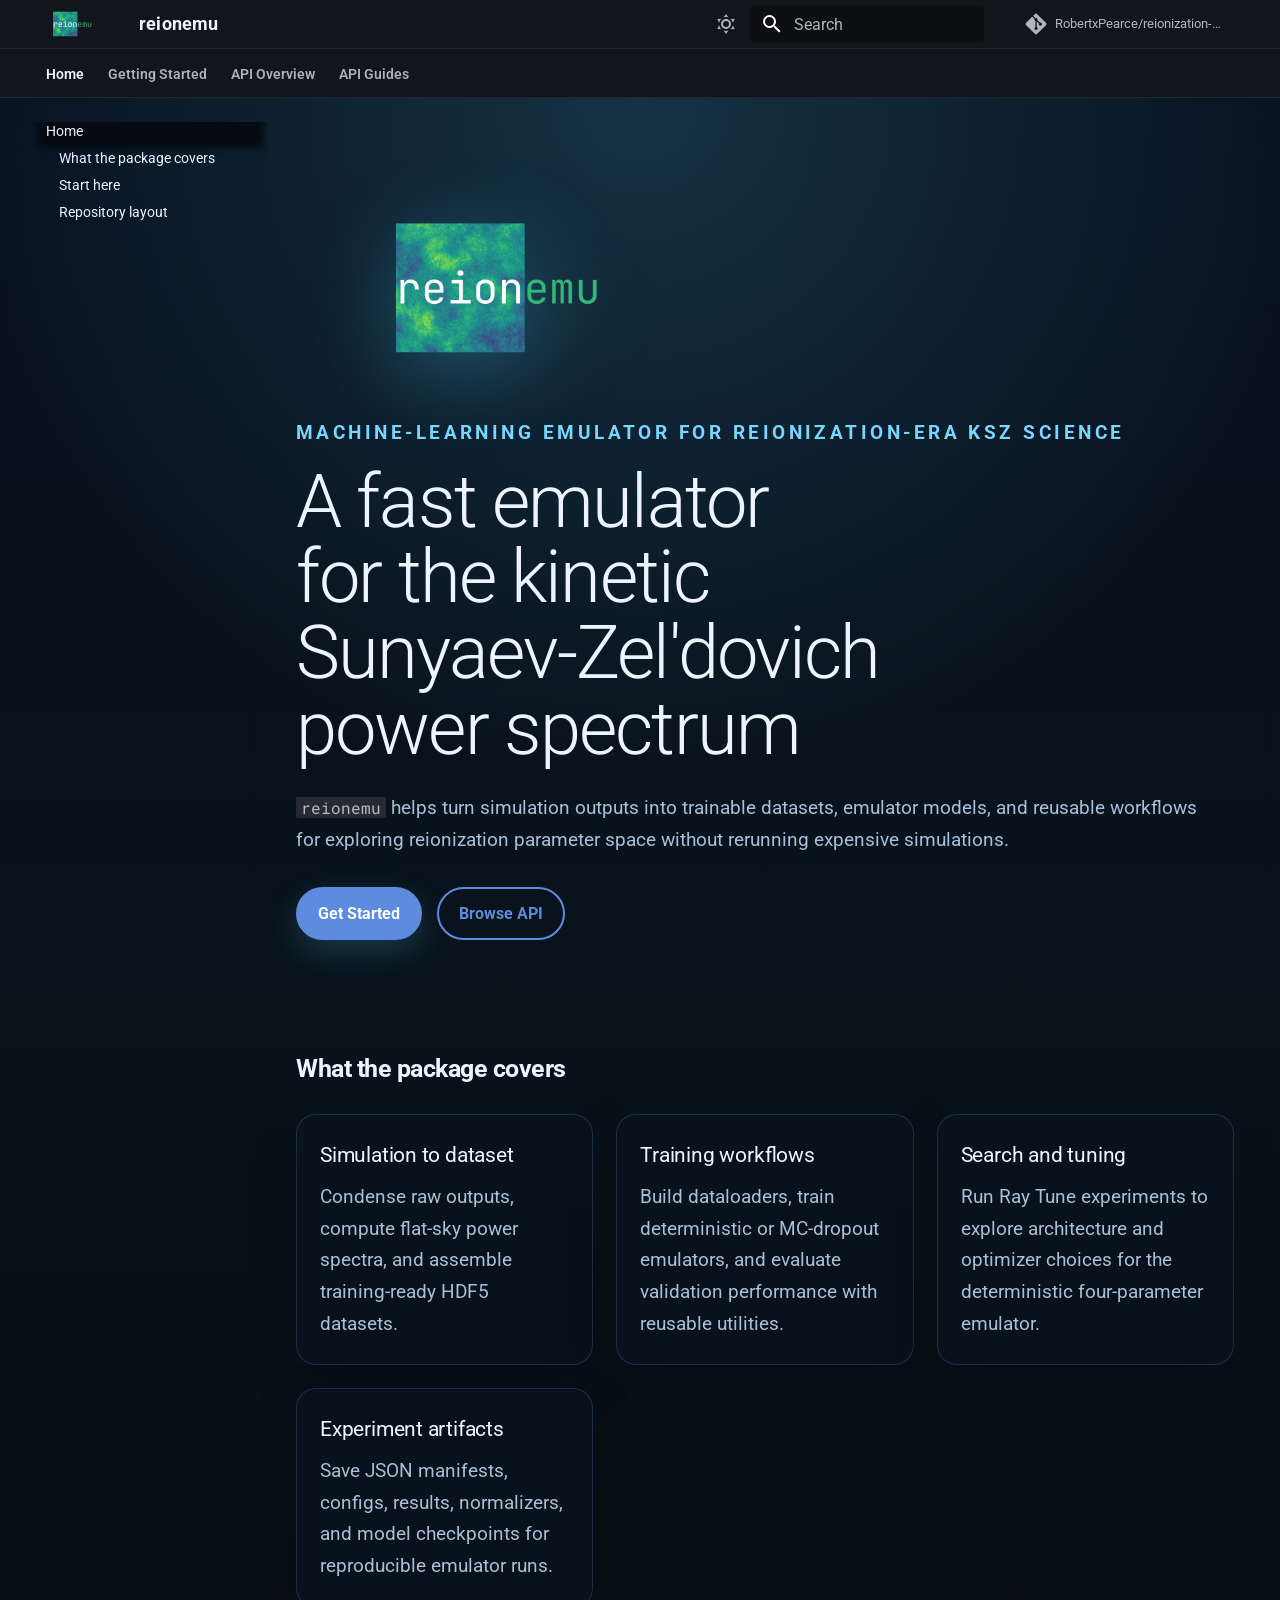
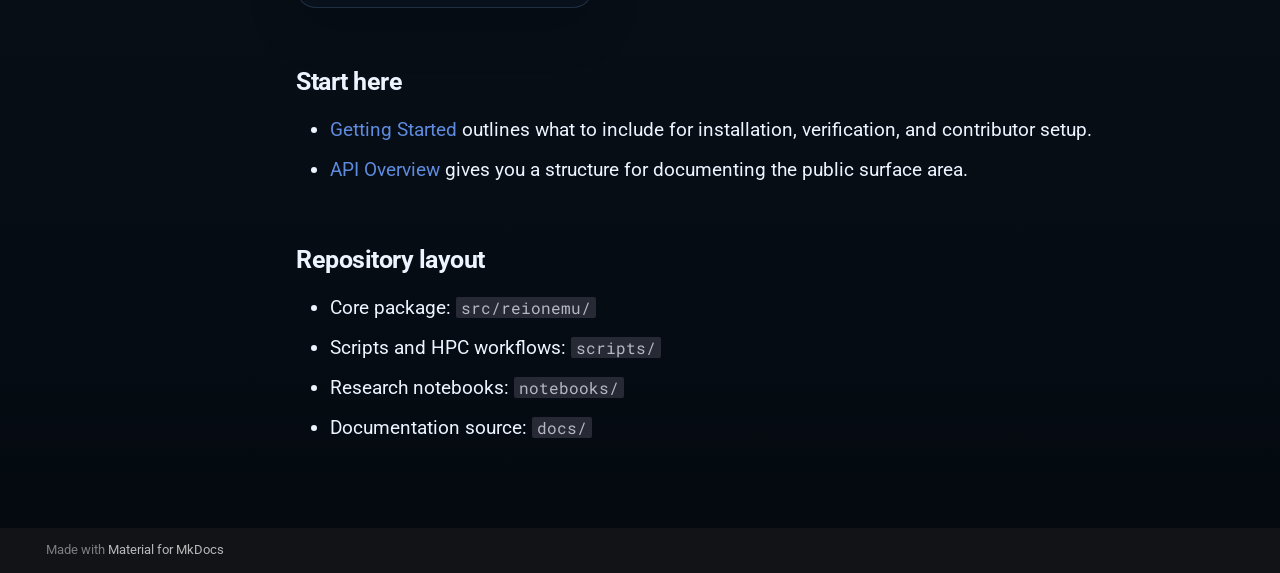
==== commit fbcb85dd: "Deployed 78213aa with MkDocs version: 1.6.1" ====
--- a/index.html
+++ b/index.html
@@ -692,6 +692,34 @@
 
               
             
+              
+                
+  
+  
+  
+  
+    <li class="md-nav__item">
+      <a href="api/artifacts/" class="md-nav__link">
+        
+  
+  
+  <span class="md-ellipsis">
+    
+  
+    Artifacts
+  
+
+    
+  </span>
+  
+  
+
+      </a>
+    </li>
+  
+
+              
+            
           </ul>
         </nav>
       
@@ -748,6 +776,10 @@
   <div class="feature-card">
     <h3>Search and tuning</h3>
     <p>Run Ray Tune experiments to explore architecture and optimizer choices for the deterministic four-parameter emulator.</p>
+  </div>
+  <div class="feature-card">
+    <h3>Experiment artifacts</h3>
+    <p>Save JSON manifests, configs, results, normalizers, and model checkpoints for reproducible emulator runs.</p>
   </div>
 </div>
 
